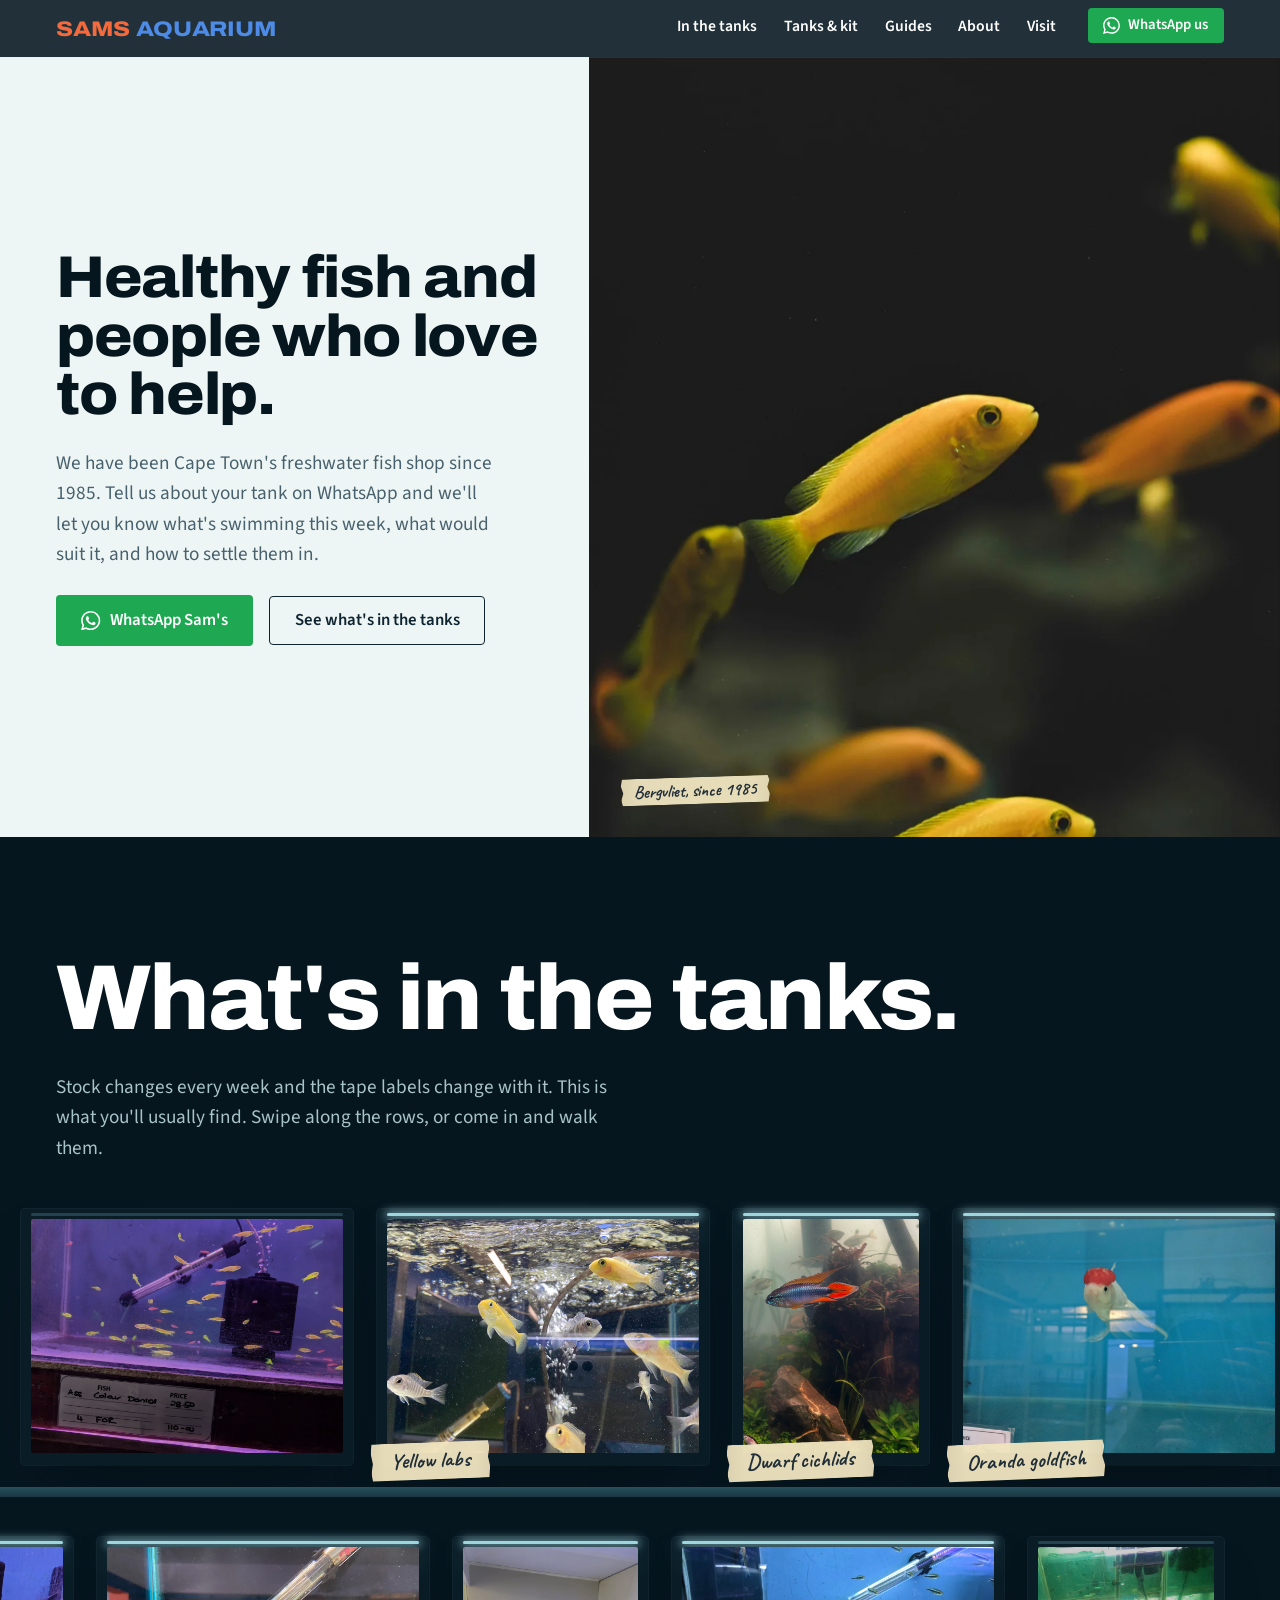
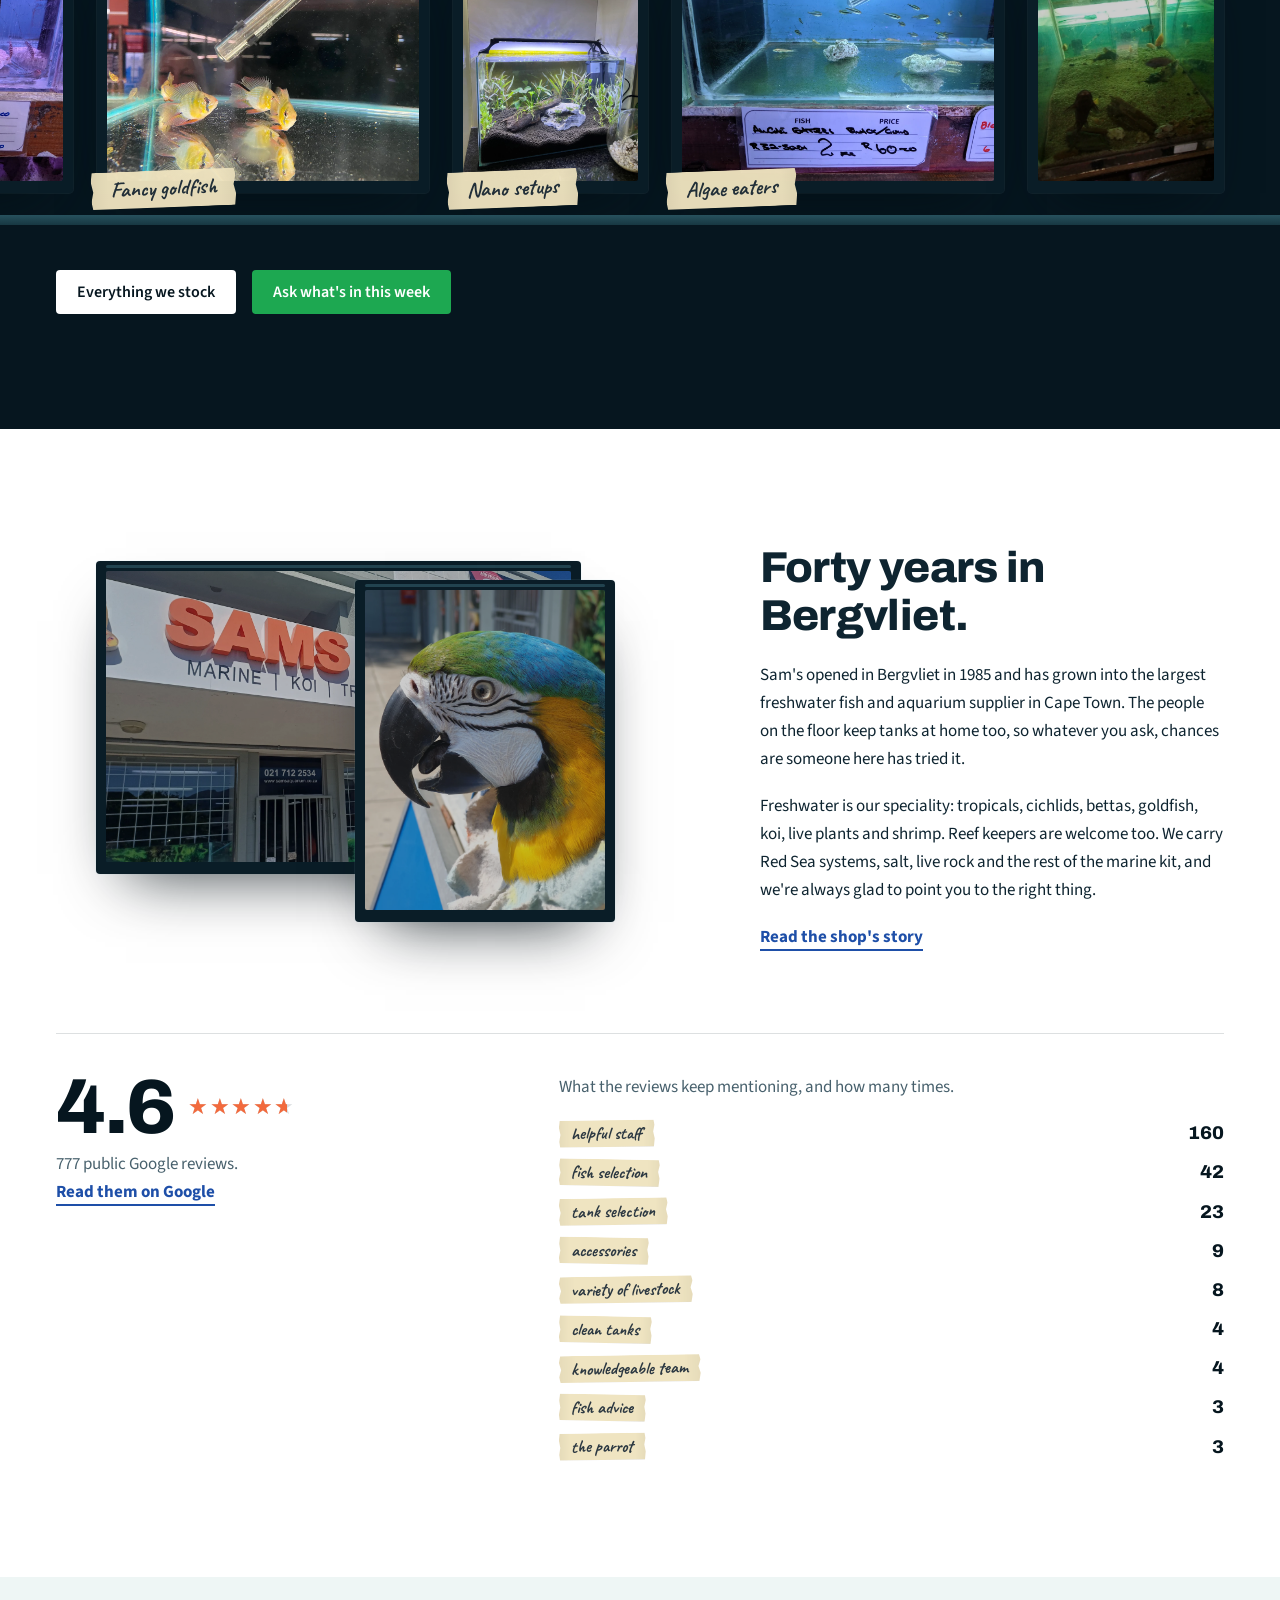
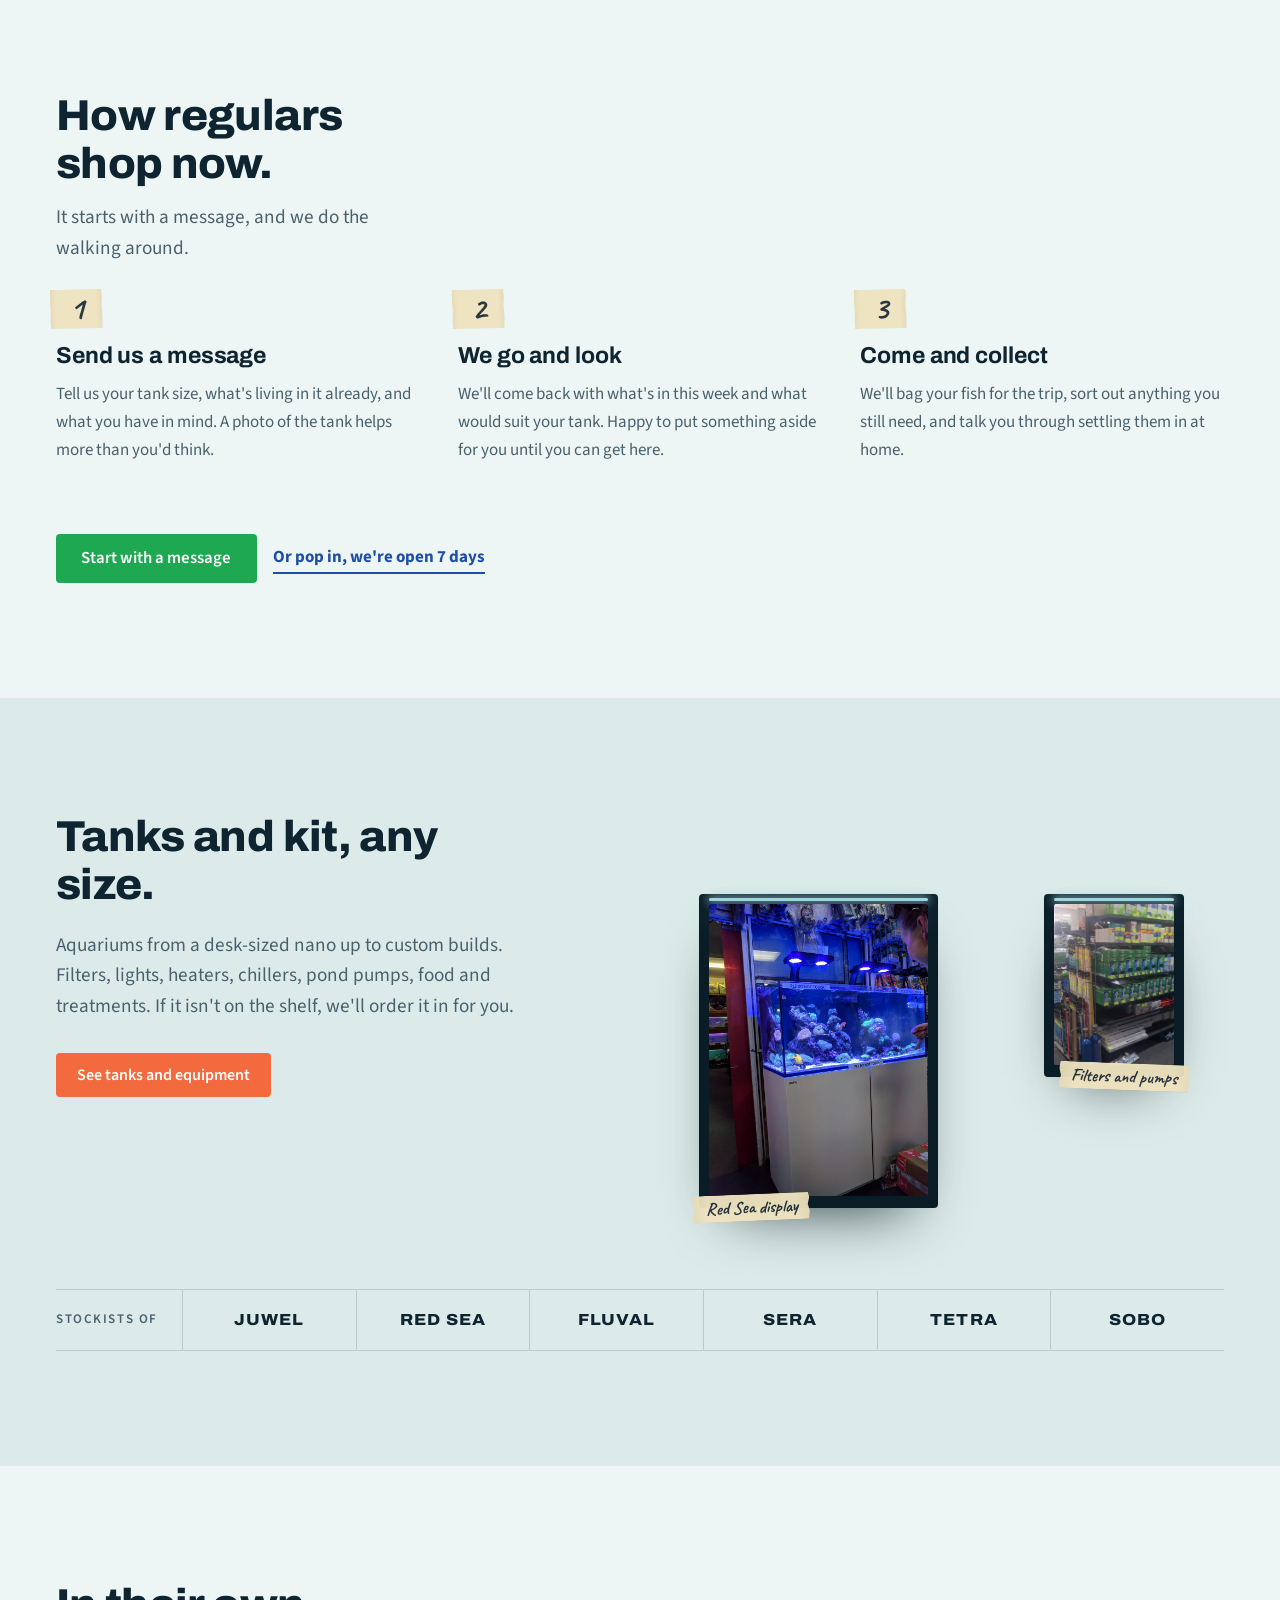
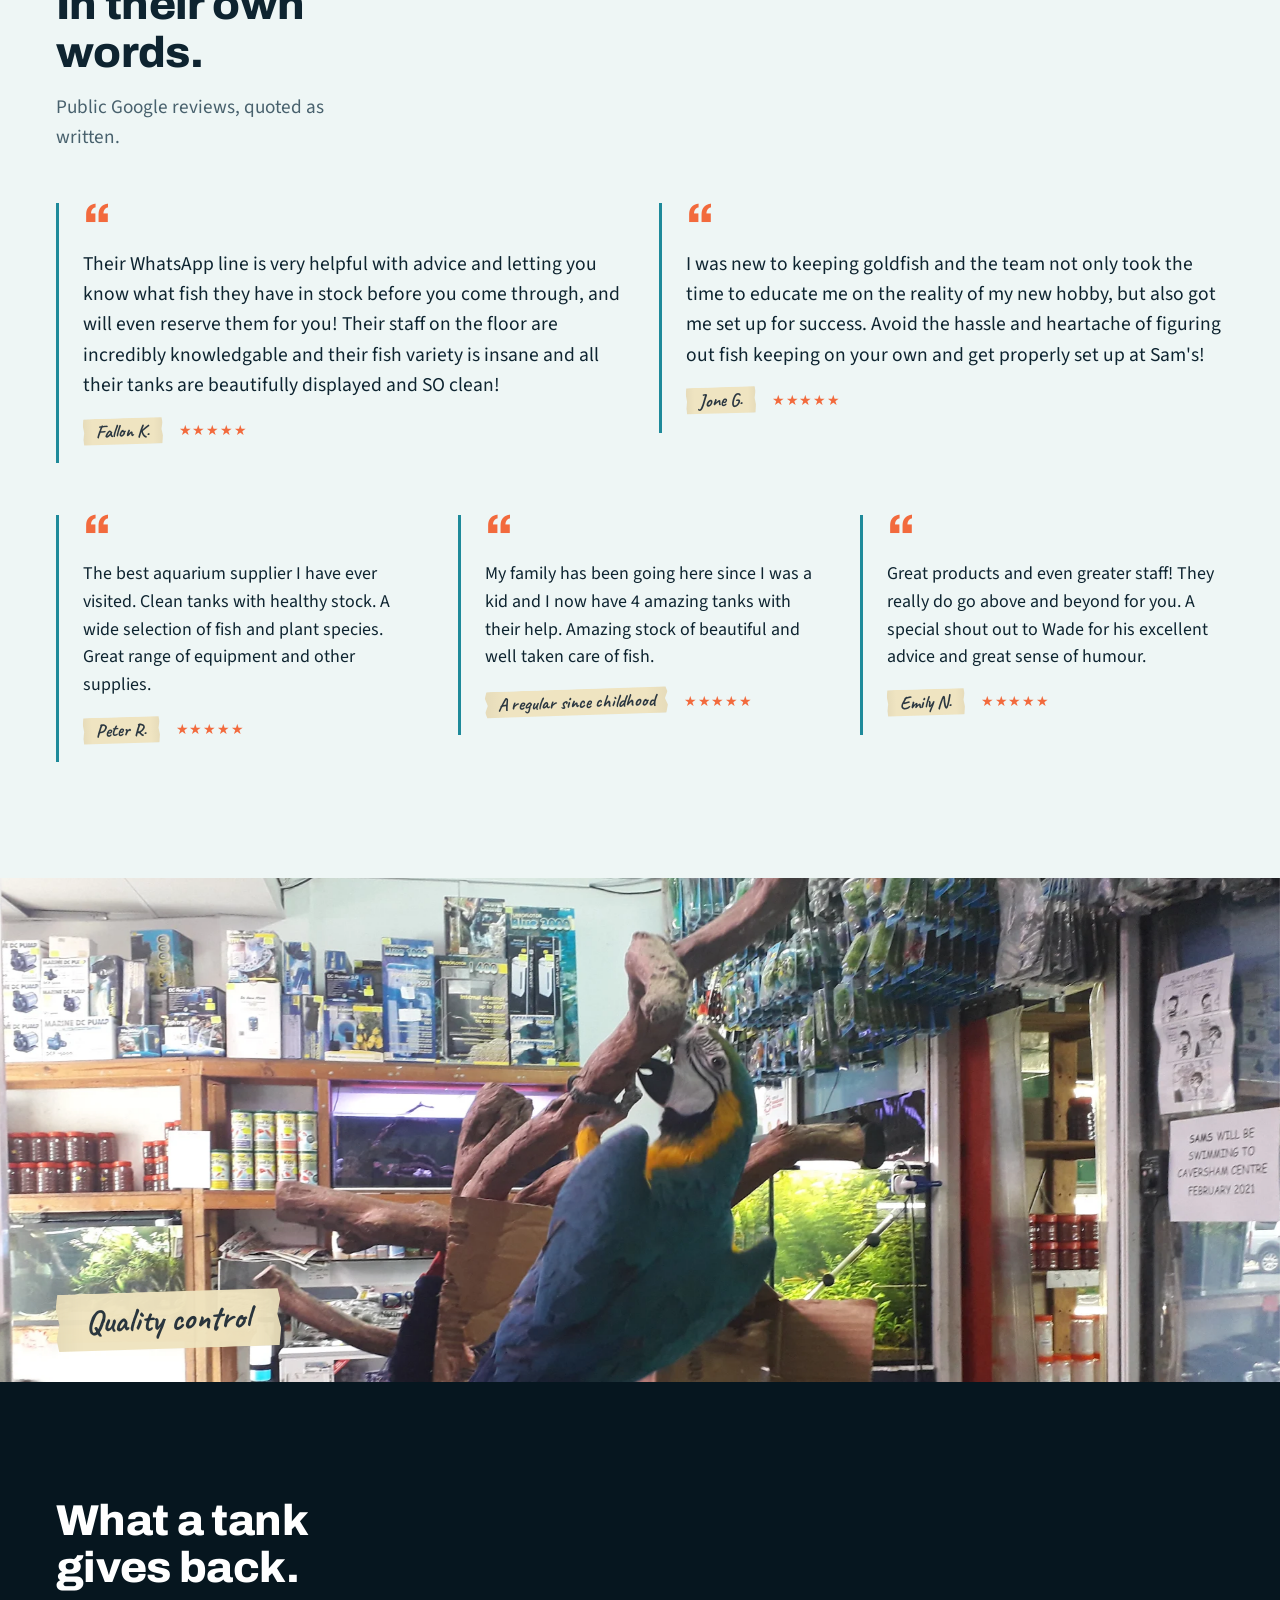
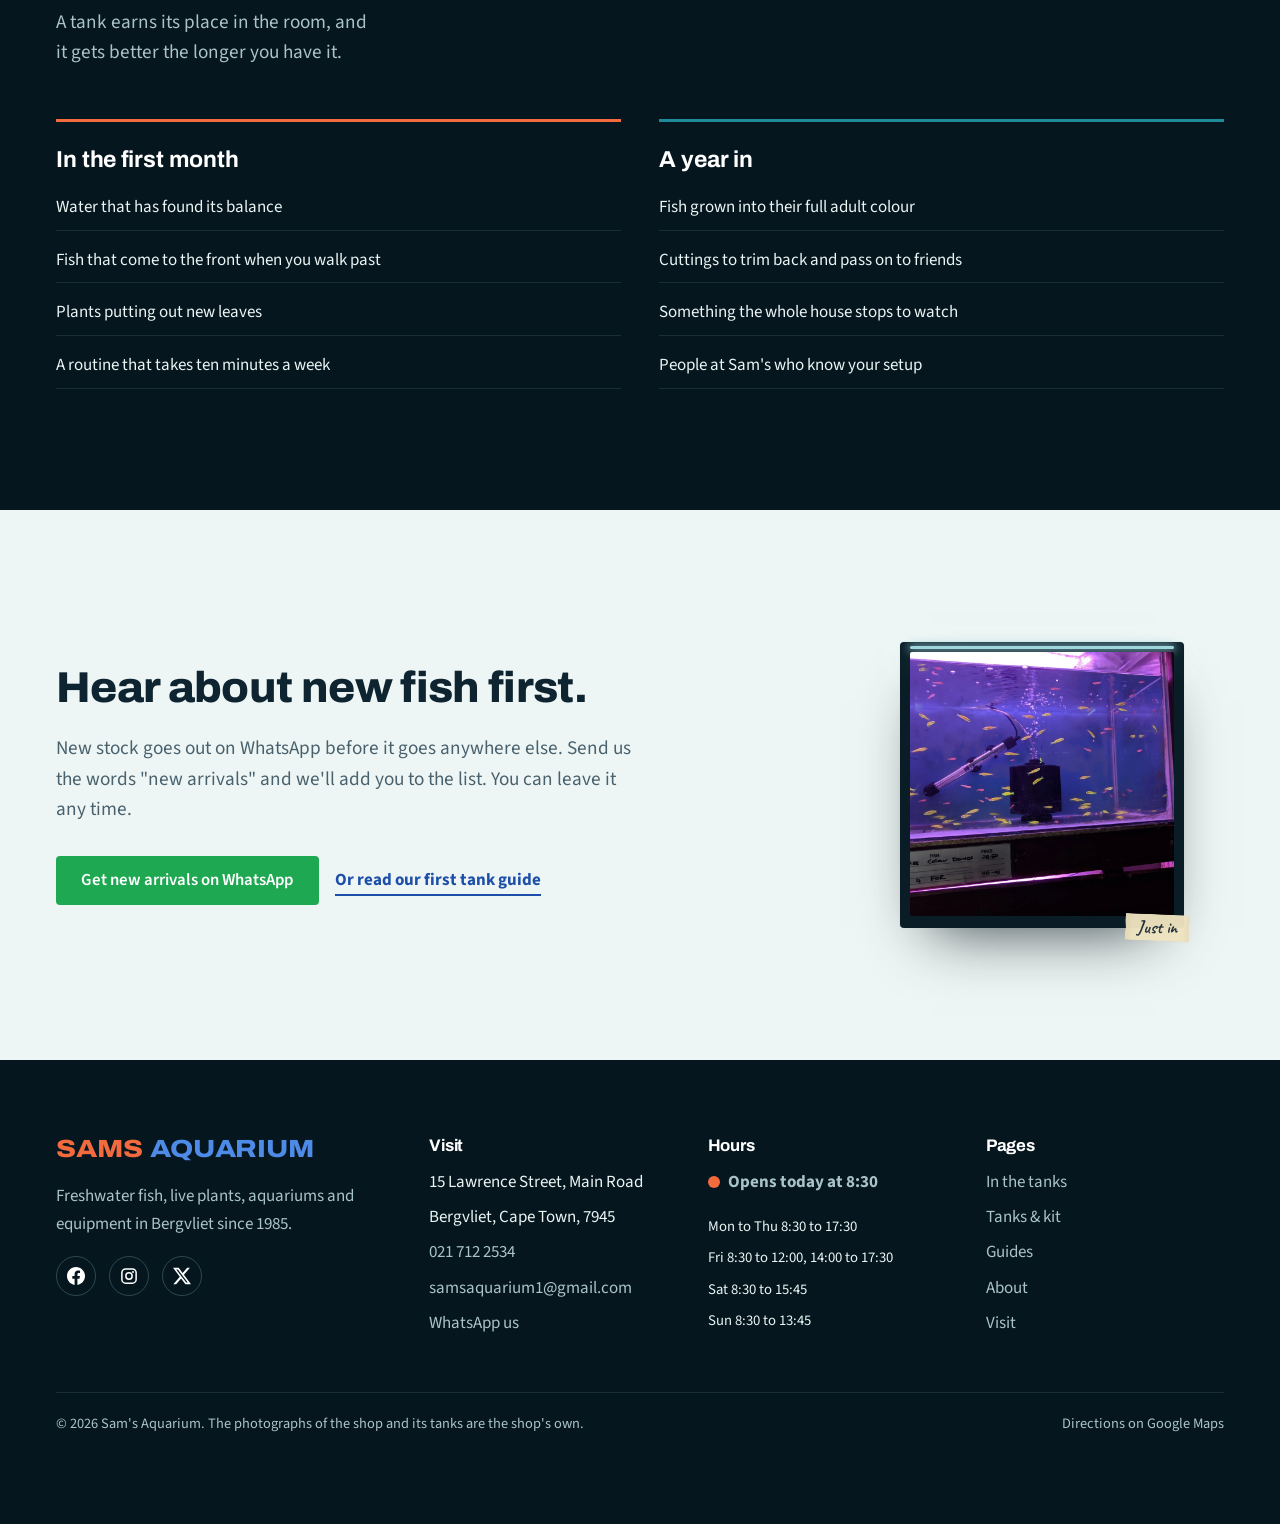
==== index.html @ 5127ecf3 "Sam's Aquarium website Static site: 12 pages, no build step. Preview deployment for the shop to revi" ====
<!DOCTYPE html>
<html lang="en-ZA">
<head>
<meta charset="utf-8">
<script>document.documentElement.classList.add('js');</script>
<meta name="viewport" content="width=device-width, initial-scale=1">
<title>Sam's Aquarium, Bergvliet | Freshwater fish, plants and aquariums in Cape Town since 1985</title>
<meta name="description" content="Cape Town's freshwater fish shop since 1985. Tropical fish, cichlids, goldfish, koi, live plants, shrimp, Juwel and Red Sea aquariums and equipment. In Bergvliet, open 7 days. Message us for this week's stock.">
<link rel="canonical" href="https://samsaquarium.co.za/">
<meta property="og:type" content="website">
<meta property="og:title" content="Sam's Aquarium, Bergvliet. Healthy fish and people who love to help.">
<meta property="og:description" content="Cape Town's freshwater fish shop since 1985. Message us for this week's stock and a friendly hand.">
<meta property="og:image" content="https://samsaquarium.co.za/assets/img/hero.webp">
<meta property="og:locale" content="en_ZA">
<meta name="theme-color" content="#06161f">
<link rel="icon" href="data:image/svg+xml,%3Csvg xmlns='http://www.w3.org/2000/svg' viewBox='0 0 40 40'%3E%3Ccircle cx='20' cy='20' r='20' fill='%230b2a38'/%3E%3Cpath d='M6 20C10 13 17 10 23 11c4 1 7 4 9 7l5-5v14l-5-5c-2 3-5 6-9 7C17 30 10 27 6 20z' fill='%23f26a3d'/%3E%3Ccircle cx='12' cy='18' r='1.8' fill='%2306161f'/%3E%3C/svg%3E">
<link rel="preconnect" href="https://fonts.googleapis.com">
<link rel="preconnect" href="https://fonts.gstatic.com" crossorigin>
<link href="https://fonts.googleapis.com/css2?family=Archivo:wdth,wght@94..112,600..800&family=Source+Sans+3:ital,wght@0,400..700;1,400..700&family=Caveat:wght@500..700&display=swap" rel="stylesheet">
<link rel="stylesheet" href="assets/css/site.css">
<script type="application/ld+json">
{
  "@context": "https://schema.org",
  "@type": "PetStore",
  "name": "Sam's Aquarium",
  "description": "Freshwater fish, live plants, aquariums and aquarium equipment in Bergvliet, Cape Town. Established 1985.",
  "url": "https://samsaquarium.co.za/",
  "telephone": "+27217122534",
  "email": "samsaquarium1@gmail.com",
  "foundingDate": "1985",
  "image": "https://samsaquarium.co.za/assets/img/storefront-sign.webp",
  "address": {
    "@type": "PostalAddress",
    "streetAddress": "15 Lawrence Street, Main Road",
    "addressLocality": "Bergvliet",
    "addressRegion": "Western Cape",
    "postalCode": "7945",
    "addressCountry": "ZA"
  },
  "geo": { "@type": "GeoCoordinates", "latitude": -34.0443558, "longitude": 18.4634731 },
  "openingHoursSpecification": [
    { "@type": "OpeningHoursSpecification", "dayOfWeek": ["Monday","Tuesday","Wednesday","Thursday"], "opens": "08:30", "closes": "17:30" },
    { "@type": "OpeningHoursSpecification", "dayOfWeek": "Friday", "opens": "08:30", "closes": "12:00" },
    { "@type": "OpeningHoursSpecification", "dayOfWeek": "Friday", "opens": "14:00", "closes": "17:30" },
    { "@type": "OpeningHoursSpecification", "dayOfWeek": "Saturday", "opens": "08:30", "closes": "15:45" },
    { "@type": "OpeningHoursSpecification", "dayOfWeek": "Sunday", "opens": "08:30", "closes": "13:45" }
  ],
  "sameAs": [
    "https://www.facebook.com/samsaquariumbergvliet/",
    "https://www.instagram.com/samsaquarium/",
    "https://x.com/aquarium_sam"
  ],
  "priceRange": "R"
}
</script>
</head>
<body>
<a class="skip" href="#main">Skip to content</a>

<header class="nav is-solid">
  <div class="wrap nav__inner">
    <a class="brand" href="index.html" aria-label="Sams Aquarium home"><span class="wordmark"><b>Sams</b><span>Aquarium</span></span></a>
    <nav aria-label="Main">
      <ul class="nav__links">
        <li><a href="fish.html">In the tanks</a></li>
        <li><a href="aquariums.html">Tanks &amp; kit</a></li>
        <li><a href="guides.html">Guides</a></li>
        <li><a href="about.html">About</a></li>
        <li><a href="visit.html">Visit</a></li>
        <li><a class="btn btn--wa nav__cta" data-wa="I'd like to ask about what you have in stock." href="#"><svg viewBox="0 0 24 24" aria-hidden="true"><path fill="currentColor" d="M17.472 14.382c-.297-.149-1.758-.867-2.03-.967-.273-.099-.471-.148-.67.15-.197.297-.767.966-.94 1.164-.173.199-.347.223-.644.075-.297-.15-1.255-.463-2.39-1.475-.883-.788-1.48-1.761-1.653-2.059-.173-.297-.018-.458.13-.606.134-.133.298-.347.446-.52.149-.174.198-.298.298-.497.099-.198.05-.371-.025-.52-.075-.149-.669-1.612-.916-2.207-.242-.579-.487-.5-.669-.51-.173-.008-.371-.01-.57-.01-.198 0-.52.074-.792.372-.272.297-1.04 1.016-1.04 2.479 0 1.462 1.065 2.875 1.213 3.074.149.198 2.096 3.2 5.077 4.487.709.306 1.262.489 1.694.625.712.227 1.36.195 1.871.118.571-.085 1.758-.719 2.006-1.413.248-.694.248-1.289.173-1.413-.074-.124-.272-.198-.57-.347m-5.421 7.403h-.004a9.87 9.87 0 0 1-5.031-1.378l-.361-.214-3.741.982.998-3.648-.235-.374a9.86 9.86 0 0 1-1.51-5.26c.001-5.45 4.436-9.884 9.888-9.884 2.64 0 5.122 1.03 6.988 2.898a9.825 9.825 0 0 1 2.893 6.994c-.003 5.45-4.437 9.884-9.885 9.884m8.413-18.297A11.815 11.815 0 0 0 12.05 0C5.495 0 .16 5.335.157 11.892c0 2.096.547 4.142 1.588 5.945L.057 24l6.305-1.654a11.882 11.882 0 0 0 5.683 1.448h.005c6.554 0 11.89-5.335 11.893-11.893a11.821 11.821 0 0 0-3.48-8.413z"/></svg>WhatsApp us</a></li>
      </ul>
    </nav>
    <button class="nav__burger" aria-expanded="false" aria-label="Open menu" aria-controls="menu"><svg viewBox="0 0 28 28" aria-hidden="true"><path d="M3 7h22M3 14h22M3 21h22" stroke="currentColor" stroke-width="2.5" stroke-linecap="round"/></svg></button>
  </div>
</header>
<div class="menu" id="menu">
  <ul>
    <li><a href="index.html">Home</a></li>
    <li><a href="fish.html">In the tanks</a></li>
    <li><a href="aquariums.html">Tanks &amp; kit</a></li>
    <li><a href="guides.html">Guides</a></li>
    <li><a href="about.html">About</a></li>
    <li><a href="visit.html">Visit</a></li>
  </ul>
  <a class="btn btn--wa btn--big" data-wa="I'd like to ask about what you have in stock." href="#">WhatsApp Sam's</a>
</div>

<main id="main">

  <!-- ============================================================ HERO -->
  <section class="home-hero" aria-label="Welcome">
    <div class="home-hero__text">
      <div class="home-hero__inner">
        <h1 class="display">Healthy fish and people who love to help.</h1>
        <p class="lead">We have been Cape Town's freshwater fish shop since 1985. Tell us about your tank on WhatsApp and we'll let you know what's swimming this week, what would suit it, and how to settle them in.</p>
        <div class="cluster home-hero__ctas">
          <a class="btn btn--wa btn--big" data-wa="I'd like to ask about what you have in stock." href="#"><svg viewBox="0 0 24 24" aria-hidden="true"><path fill="currentColor" d="M17.472 14.382c-.297-.149-1.758-.867-2.03-.967-.273-.099-.471-.148-.67.15-.197.297-.767.966-.94 1.164-.173.199-.347.223-.644.075-.297-.15-1.255-.463-2.39-1.475-.883-.788-1.48-1.761-1.653-2.059-.173-.297-.018-.458.13-.606.134-.133.298-.347.446-.52.149-.174.198-.298.298-.497.099-.198.05-.371-.025-.52-.075-.149-.669-1.612-.916-2.207-.242-.579-.487-.5-.669-.51-.173-.008-.371-.01-.57-.01-.198 0-.52.074-.792.372-.272.297-1.04 1.016-1.04 2.479 0 1.462 1.065 2.875 1.213 3.074.149.198 2.096 3.2 5.077 4.487.709.306 1.262.489 1.694.625.712.227 1.36.195 1.871.118.571-.085 1.758-.719 2.006-1.413.248-.694.248-1.289.173-1.413-.074-.124-.272-.198-.57-.347m-5.421 7.403h-.004a9.87 9.87 0 0 1-5.031-1.378l-.361-.214-3.741.982.998-3.648-.235-.374a9.86 9.86 0 0 1-1.51-5.26c.001-5.45 4.436-9.884 9.888-9.884 2.64 0 5.122 1.03 6.988 2.898a9.825 9.825 0 0 1 2.893 6.994c-.003 5.45-4.437 9.884-9.885 9.884m8.413-18.297A11.815 11.815 0 0 0 12.05 0C5.495 0 .16 5.335.157 11.892c0 2.096.547 4.142 1.588 5.945L.057 24l6.305-1.654a11.882 11.882 0 0 0 5.683 1.448h.005c6.554 0 11.89-5.335 11.893-11.893a11.821 11.821 0 0 0-3.48-8.413z"/></svg>WhatsApp Sam's</a>
          <a class="btn btn--ghost btn--big" href="fish.html">See what's in the tanks</a>
        </div>
      </div>
    </div>
    <figure class="home-hero__photo">
      <img src="assets/img/hero.webp" alt="A school of orange fish in a dark freshwater aquarium" width="2000" height="1334" fetchpriority="high" data-parallax="0.08">
      <figcaption><span class="tape tape--sm">Bergvliet, since 1985</span></figcaption>
    </figure>
  </section>

  <!-- ============================================================ THE WALL -->
  <section class="section section--deep wall" aria-labelledby="wall-h">
    <div class="wrap wall__head">
      <h2 id="wall-h" class="display h-fit">What's in the tanks.</h2>
      <p class="lead">Stock changes every week and the tape labels change with it. This is what you'll usually find. Swipe along the rows, or come in and walk them.</p>
    </div>
    <div class="wall__rows">
      <div class="wall__row" data-drift="-1" tabindex="0" aria-label="Top row of tanks. Scroll sideways to see more.">
        <a href="fish.html#community">
          <figure class="tank">
            <div class="tank__img"><img src="assets/img/danios-label.webp" alt="Colour danios in a shop tank with its hand-written label" width="1200" height="900" loading="lazy"></div>
            <div class="tank__more">Community tropicals</div>
            <figcaption class="tank__label"><span class="tape">Colour danios</span></figcaption>
          </figure>
        </a>
        <a href="fish.html#cichlids">
          <figure class="tank">
            <div class="tank__img"><img src="assets/img/yellow-labs.webp" alt="Yellow Lab cichlids" width="1200" height="900" loading="lazy"></div>
            <div class="tank__more">Cichlids</div>
            <figcaption class="tank__label"><span class="tape">Yellow labs</span></figcaption>
          </figure>
        </a>
        <a href="fish.html#cichlids">
          <figure class="tank">
            <div class="tank__img tank__img--tall"><img src="assets/img/dwarf-cichlid.webp" alt="A red and blue dwarf cichlid among plants" width="1200" height="1777" loading="lazy"></div>
            <div class="tank__more">Cichlids</div>
            <figcaption class="tank__label"><span class="tape">Dwarf cichlids</span></figcaption>
          </figure>
        </a>
        <a href="fish.html#goldfish">
          <figure class="tank">
            <div class="tank__img"><img src="assets/img/oranda-goldfish.webp" alt="A red cap oranda goldfish" width="1200" height="900" loading="lazy"></div>
            <div class="tank__more">Goldfish and cold water</div>
            <figcaption class="tank__label"><span class="tape">Oranda goldfish</span></figcaption>
          </figure>
        </a>
        <a href="fish.html#cichlids">
          <figure class="tank">
            <div class="tank__img"><img src="assets/img/angelfish.webp" alt="Angelfish in a shop tank under purple light" width="1200" height="900" loading="lazy"></div>
            <div class="tank__more">Cichlids</div>
            <figcaption class="tank__label"><span class="tape">Angelfish</span></figcaption>
          </figure>
        </a>
        <a href="fish.html#community">
          <figure class="tank">
            <div class="tank__img"><img src="assets/img/rasboras.webp" alt="Rasboras in a shop tank" width="1200" height="900" loading="lazy"></div>
            <div class="tank__more">Community tropicals</div>
            <figcaption class="tank__label"><span class="tape">Rasboras</span></figcaption>
          </figure>
        </a>
        <a href="fish.html#plants">
          <figure class="tank">
            <div class="tank__img"><img src="assets/img/planted-red-green.webp" alt="Red and green aquarium plants in a display tank" width="1200" height="900" loading="lazy"></div>
            <div class="tank__more">Live plants</div>
            <figcaption class="tank__label"><span class="tape">Live plants</span></figcaption>
          </figure>
        </a>
      </div>
      <div class="wall__shelf" aria-hidden="true"></div>
      <div class="wall__row" data-drift="1" tabindex="0" aria-label="Bottom row of tanks. Scroll sideways to see more.">
        <a href="fish.html#community">
          <figure class="tank">
            <div class="tank__img tank__img--tall"><img src="assets/img/platies.webp" alt="Orange platies among plants" width="1200" height="1600" loading="lazy"></div>
            <div class="tank__more">Community tropicals</div>
            <figcaption class="tank__label"><span class="tape">Platies</span></figcaption>
          </figure>
        </a>
        <a href="fish.html#community">
          <figure class="tank">
            <div class="tank__img"><img src="assets/img/tetras-label-2.webp" alt="A shop tank of tetras with its hand-written label" width="1200" height="900" loading="lazy"></div>
            <div class="tank__more">Community tropicals</div>
            <figcaption class="tank__label"><span class="tape">Tetras</span></figcaption>
          </figure>
        </a>
        <a href="fish.html#cleanup">
          <figure class="tank">
            <div class="tank__img"><img src="assets/img/loach-label.webp" alt="A shop tank with a hand-written label for polka dot loaches" width="1200" height="900" loading="lazy"></div>
            <div class="tank__more">Shrimp and cleanup crew</div>
            <figcaption class="tank__label"><span class="tape">Polka dot loaches</span></figcaption>
          </figure>
        </a>
        <a href="fish.html#goldfish">
          <figure class="tank">
            <div class="tank__img"><img src="assets/img/gold-fish-group.webp" alt="A group of fancy goldfish" width="1200" height="900" loading="lazy"></div>
            <div class="tank__more">Goldfish and cold water</div>
            <figcaption class="tank__label"><span class="tape">Fancy goldfish</span></figcaption>
          </figure>
        </a>
        <a href="fish.html#nano">
          <figure class="tank">
            <div class="tank__img tank__img--tall"><img src="assets/img/nano-planted.webp" alt="A small planted nano aquarium on the shop counter" width="1200" height="1600" loading="lazy"></div>
            <div class="tank__more">Bettas and nano</div>
            <figcaption class="tank__label"><span class="tape">Nano setups</span></figcaption>
          </figure>
        </a>
        <a href="fish.html#cleanup">
          <figure class="tank">
            <div class="tank__img"><img src="assets/img/algae-eater-label.webp" alt="A shop tank with a hand-written label for algae eaters" width="1200" height="900" loading="lazy"></div>
            <div class="tank__more">Shrimp and cleanup crew</div>
            <figcaption class="tank__label"><span class="tape">Algae eaters</span></figcaption>
          </figure>
        </a>
        <a href="fish.html#koi">
          <figure class="tank">
            <div class="tank__img tank__img--tall"><img src="assets/img/big-fish-tank.webp" alt="Large fish in a holding tank" width="864" height="1152" loading="lazy"></div>
            <div class="tank__more">Koi and pond</div>
            <figcaption class="tank__label"><span class="tape">Koi and pond</span></figcaption>
          </figure>
        </a>
      </div>
      <div class="wall__shelf" aria-hidden="true"></div>
    </div>
    <div class="wrap">
      <div class="cluster wall__ctas">
        <a class="btn btn--light" href="fish.html">Everything we stock</a>
        <a class="btn btn--wa" data-wa="What fish do you have in stock this week?" href="#">Ask what's in this week</a>
      </div>
    </div>
  </section>

  <!-- ============================================================ GUIDE -->
  <section class="section section--white">
    <div class="wrap">
      <div class="guide">
        <div class="guide__media">
          <figure class="tank">
            <div class="tank__img tank__img--wide"><img src="assets/img/storefront-sign.webp" alt="The Sam's Aquarium sign on Main Road: Marine, Koi, Tropical, Aquariums, Equipment, established 1985" width="1800" height="1012" loading="lazy"></div>
            <figcaption class="tank__label"><span class="tape">Main Road, Bergvliet</span></figcaption>
          </figure>
          <figure class="tank tank--label-right">
            <div class="tank__img tank__img--tall"><img src="assets/img/macaw-portrait.webp" alt="The blue and gold macaw that lives in the shop" width="1400" height="1867" loading="lazy"></div>
            <figcaption class="tank__label"><span class="tape tape--sm">Shop supervisor</span></figcaption>
          </figure>
        </div>
        <div class="guide__body">
          <h2 class="h-fit">Forty years in Bergvliet.</h2>
          <p>Sam's opened in Bergvliet in 1985 and has grown into the largest freshwater fish and aquarium supplier in Cape Town. The people on the floor keep tanks at home too, so whatever you ask, chances are someone here has tried it.</p>
          <p>Freshwater is our speciality: tropicals, cichlids, bettas, goldfish, koi, live plants and shrimp. Reef keepers are welcome too. We carry Red Sea systems, salt, live rock and the rest of the marine kit, and we're always glad to point you to the right thing.</p>
          <p><a class="link" href="about.html">Read the shop's story</a></p>
        </div>
      </div>

      <div class="shelf" aria-label="What the Google reviews say">
        <div class="shelf__score">
          <p class="shelf__rating"><b>4.6</b><span class="shelf__stars" style="--pct:92%" role="img" aria-label="4.6 out of 5 stars">★★★★★</span></p>
          <p class="dim mb-0">777 public Google reviews.<br><a class="link" href="https://www.google.com/maps/place/Sam%27s+Aquarium/@-34.0443558,18.4634731,17z/data=!4m8!3m7!1s0x1dcc4226633e92bb:0x87a8ffe0a6c4c2b1!8m2!3d-34.0443558!4d18.4634731!9m1!1b1!16s%2Fg%2F1pzw798cn" target="_blank" rel="noopener">Read them on Google</a></p>
        </div>
        <div class="shelf__chart">
          <p class="shelf__title">What the reviews keep mentioning, and how many times.</p>
          <ol class="shelf__bars" role="list">
            <li role="listitem" style="--n:160; --i:1"><span class="tape tape--sm">helpful staff</span><i aria-hidden="true"></i><b data-n="160">160</b></li>
            <li role="listitem" style="--n:42; --i:2"><span class="tape tape--sm">fish selection</span><i aria-hidden="true"></i><b data-n="42">42</b></li>
            <li role="listitem" style="--n:23; --i:3"><span class="tape tape--sm">tank selection</span><i aria-hidden="true"></i><b data-n="23">23</b></li>
            <li role="listitem" style="--n:9; --i:4"><span class="tape tape--sm">accessories</span><i aria-hidden="true"></i><b data-n="9">9</b></li>
            <li role="listitem" style="--n:8; --i:5"><span class="tape tape--sm">variety of livestock</span><i aria-hidden="true"></i><b data-n="8">8</b></li>
            <li role="listitem" style="--n:4; --i:6"><span class="tape tape--sm">clean tanks</span><i aria-hidden="true"></i><b data-n="4">4</b></li>
            <li role="listitem" style="--n:4; --i:7"><span class="tape tape--sm">knowledgeable team</span><i aria-hidden="true"></i><b data-n="4">4</b></li>
            <li role="listitem" style="--n:3; --i:8"><span class="tape tape--sm">fish advice</span><i aria-hidden="true"></i><b data-n="3">3</b></li>
            <li role="listitem" style="--n:3; --i:9"><span class="tape tape--sm">the parrot</span><i aria-hidden="true"></i><b data-n="3">3</b></li>
          </ol>
        </div>
      </div>
    </div>
  </section>

  <!-- ============================================================ PLAN -->
  <section class="section">
    <div class="wrap">
      <div class="section-head">
        <h2 class="h-fit">How regulars shop now.</h2>
        <p class="lead">It starts with a message, and we do the walking around.</p>
      </div>
      <ol class="steps" style="list-style:none;padding:0;margin:0">
        <li class="step">
          <div class="step__num"><span class="tape">1</span></div>
          <h3>Send us a message</h3>
          <p>Tell us your tank size, what's living in it already, and what you have in mind. A photo of the tank helps more than you'd think.</p>
        </li>
        <li class="step">
          <div class="step__num"><span class="tape">2</span></div>
          <h3>We go and look</h3>
          <p>We'll come back with what's in this week and what would suit your tank. Happy to put something aside for you until you can get here.</p>
        </li>
        <li class="step">
          <div class="step__num"><span class="tape">3</span></div>
          <h3>Come and collect</h3>
          <p>We'll bag your fish for the trip, sort out anything you still need, and talk you through settling them in at home.</p>
        </li>
      </ol>
      <div class="cluster mt-4">
        <a class="btn btn--wa btn--big" data-wa="I'd like some advice on fish for my tank." href="#">Start with a message</a>
        <a class="link" href="visit.html">Or pop in, we're open 7 days</a>
      </div>
    </div>
  </section>

  <!-- ============================================================ EQUIPMENT -->
  <section class="section section--surface">
    <div class="wrap split">
      <div class="c-5">
        <h2 class="h-fit">Tanks and kit, any size.</h2>
        <p class="lead">Aquariums from a desk-sized nano up to custom builds. Filters, lights, heaters, chillers, pond pumps, food and treatments. If it isn't on the shelf, we'll order it in for you.</p>
        <p class="mt-2"><a class="btn" href="aquariums.html">See tanks and equipment</a></p>
      </div>
      <div class="push offset-top">
        <div class="tank-wall">
          <figure class="tank w-7">
            <div class="tank__img tank__img--tall"><img src="assets/img/red-sea-reef-display.webp" alt="The Red Sea reef display aquarium in the shop, lit blue" width="1600" height="2133" loading="lazy"></div>
            <figcaption class="tank__label"><span class="tape tape--sm">Red Sea display</span></figcaption>
          </figure>
          <figure class="tank w-5 tank--label-right">
            <div class="tank__img tank__img--tall"><img src="assets/img/equipment-shelves.webp" alt="Shelves of filters, pumps and equipment" width="1080" height="1920" loading="lazy"></div>
            <figcaption class="tank__label"><span class="tape tape--sm">Filters and pumps</span></figcaption>
          </figure>
        </div>
      </div>
    </div>
    <div class="wrap">
      <div class="stockists" aria-label="Brands we stock">
        <span class="stockists__label">Stockists of</span>
        <span>Juwel</span><span>Red Sea</span><span>Fluval</span><span>Sera</span><span>Tetra</span><span>Sobo</span>
      </div>
    </div>
  </section>

  <!-- ============================================================ REVIEWS -->
  <section class="section">
    <div class="wrap">
      <div class="section-head">
        <h2 class="h-fit">In their own words.</h2>
        <p class="lead">Public Google reviews, quoted as written.</p>
      </div>
      <div class="reviews">
        <article class="review review--wide">
          <blockquote>Their WhatsApp line is very helpful with advice and letting you know what fish they have in stock before you come through, and will even reserve them for you! Their staff on the floor are incredibly knowledgable and their fish variety is insane and all their tanks are beautifully displayed and SO clean!</blockquote>
          <footer><span class="tape tape--sm">Fallon K.</span><span class="stars" aria-label="5 stars">★★★★★</span></footer>
        </article>
        <article class="review review--wide">
          <blockquote>I was new to keeping goldfish and the team not only took the time to educate me on the reality of my new hobby, but also got me set up for success. Avoid the hassle and heartache of figuring out fish keeping on your own and get properly set up at Sam's!</blockquote>
          <footer><span class="tape tape--sm">Jone G.</span><span class="stars" aria-label="5 stars">★★★★★</span></footer>
        </article>
        <article class="review">
          <blockquote>The best aquarium supplier I have ever visited. Clean tanks with healthy stock. A wide selection of fish and plant species. Great range of equipment and other supplies.</blockquote>
          <footer><span class="tape tape--sm">Peter R.</span><span class="stars" aria-label="5 stars">★★★★★</span></footer>
        </article>
        <article class="review">
          <blockquote>My family has been going here since I was a kid and I now have 4 amazing tanks with their help. Amazing stock of beautiful and well taken care of fish.</blockquote>
          <footer><span class="tape tape--sm">A regular since childhood</span><span class="stars" aria-label="5 stars">★★★★★</span></footer>
        </article>
        <article class="review">
          <blockquote>Great products and even greater staff! They really do go above and beyond for you. A special shout out to Wade for his excellent advice and great sense of humour.</blockquote>
          <footer><span class="tape tape--sm">Emily N.</span><span class="stars" aria-label="5 stars">★★★★★</span></footer>
        </article>
      </div>
    </div>
  </section>

  <!-- ============================================================ WHAT A GOOD TANK GIVES BACK -->
  <div class="para para--band">
    <img src="assets/img/macaw-branch-wide.webp" alt="The shop's blue and gold macaw on its branch above the tanks" width="2000" height="973" loading="lazy" data-parallax="0.15">
    <div class="para__caption"><span class="tape tape--lg">Quality control</span></div>
  </div>
  <section class="section section--deep">
    <div class="wrap">
      <div class="section-head">
        <h2 class="h-fit">What a tank gives back.</h2>
        <p class="lead">A tank earns its place in the room, and it gets better the longer you have it.</p>
      </div>
      <div class="contrast">
        <div>
          <h3>In the first month</h3>
          <ul>
            <li>Water that has found its balance</li>
            <li>Fish that come to the front when you walk past</li>
            <li>Plants putting out new leaves</li>
            <li>A routine that takes ten minutes a week</li>
          </ul>
        </div>
        <div>
          <h3>A year in</h3>
          <ul>
            <li>Fish grown into their full adult colour</li>
            <li>Cuttings to trim back and pass on to friends</li>
            <li>Something the whole house stops to watch</li>
            <li>People at Sam's who know your setup</li>
          </ul>
        </div>
      </div>
    </div>
  </section>

  <!-- ============================================================ TRANSITIONAL CTA -->
  <section class="section cta-band">
    <div class="wrap cta-band__inner">
      <div class="cta-band__body">
        <h2 class="h-fit">Hear about new fish first.</h2>
        <p class="lead">New stock goes out on WhatsApp before it goes anywhere else. Send us the words "new arrivals" and we'll add you to the list. You can leave it any time.</p>
        <div class="cluster mt-2">
          <a class="btn btn--wa btn--big" data-wa="New arrivals. Please add me to the list." href="#">Get new arrivals on WhatsApp</a>
          <a class="link" href="start.html">Or read our first tank guide</a>
        </div>
      </div>
      <div class="cta-band__aside">
        <figure class="tank tank--label-right">
          <div class="tank__img tank__img--square"><img src="assets/img/tetras-label-2.webp" alt="A shop tank of tetras with its hand-written label" width="1200" height="900" loading="lazy"></div>
          <figcaption class="tank__label"><span class="tape tape--sm">Just in</span></figcaption>
        </figure>
      </div>
    </div>
  </section>

</main>

<footer class="footer">
  <div class="wrap footer__grid">
    <div>
      <a class="brand" href="index.html" aria-label="Sams Aquarium home"><span class="wordmark"><b>Sams</b><span>Aquarium</span></span></a>
      <p class="mt-1">Freshwater fish, live plants, aquariums and equipment in Bergvliet since 1985.</p>
      <div class="socials">
        <a href="https://www.facebook.com/samsaquariumbergvliet/" target="_blank" rel="noopener" aria-label="Sam's Aquarium on Facebook"><svg viewBox="0 0 24 24" aria-hidden="true"><path fill="currentColor" d="M24 12.073c0-6.627-5.373-12-12-12s-12 5.373-12 12c0 5.99 4.388 10.954 10.125 11.854v-8.385H7.078v-3.47h3.047V9.43c0-3.007 1.792-4.669 4.533-4.669 1.312 0 2.686.235 2.686.235v2.953H15.83c-1.491 0-1.956.925-1.956 1.874v2.25h3.328l-.532 3.47h-2.796v8.385C19.612 23.027 24 18.062 24 12.073z"/></svg></a>
        <a href="https://www.instagram.com/samsaquarium/" target="_blank" rel="noopener" aria-label="Sam's Aquarium on Instagram"><svg viewBox="0 0 24 24" aria-hidden="true"><rect x="2.5" y="2.5" width="19" height="19" rx="5" fill="none" stroke="currentColor" stroke-width="2"/><circle cx="12" cy="12" r="4.2" fill="none" stroke="currentColor" stroke-width="2"/><circle cx="17.4" cy="6.6" r="1.3" fill="currentColor"/></svg></a>
        <a href="https://x.com/aquarium_sam" target="_blank" rel="noopener" aria-label="Sam's Aquarium on X"><svg viewBox="0 0 24 24" aria-hidden="true"><path fill="currentColor" d="M18.901 1.153h3.68l-8.04 9.19L24 22.846h-7.406l-5.8-7.584-6.638 7.584H.474l8.6-9.83L0 1.154h7.594l5.243 6.932ZM17.61 20.644h2.039L6.486 3.24H4.298Z"/></svg></a>
      </div>
    </div>
    <div>
      <h4>Visit</h4>
      <ul>
        <li>15 Lawrence Street, Main Road</li>
        <li>Bergvliet, Cape Town, 7945</li>
        <li><a href="tel:+27217122534">021 712 2534</a></li>
        <li><a href="mailto:samsaquarium1@gmail.com">samsaquarium1@gmail.com</a></li>
        <li><a data-wa="I'd like to ask about what you have in stock." href="#">WhatsApp us</a></li>
      </ul>
    </div>
    <div>
      <h4>Hours</h4>
      <p class="open-now" data-open-now>Open 7 days a week</p>
      <ul class="small">
        <li>Mon to Thu 8:30 to 17:30</li>
        <li>Fri 8:30 to 12:00, 14:00 to 17:30</li>
        <li>Sat 8:30 to 15:45</li>
        <li>Sun 8:30 to 13:45</li>
      </ul>
    </div>
    <div>
      <h4>Pages</h4>
      <ul>
        <li><a href="fish.html">In the tanks</a></li>
        <li><a href="aquariums.html">Tanks &amp; kit</a></li>
        <li><a href="guides.html">Guides</a></li>
        <li><a href="about.html">About</a></li>
        <li><a href="visit.html">Visit</a></li>
      </ul>
    </div>
  </div>
  <div class="wrap footer__bottom">
    <span>© <span data-year>2026</span> Sam's Aquarium. The photographs of the shop and its tanks are the shop's own.</span>
    <a href="https://maps.app.goo.gl/krWGz6CrjPNxJzxE7" target="_blank" rel="noopener">Directions on Google Maps</a>
  </div>
</footer>

<a class="wa-float" data-wa="I'd like to ask about what you have in stock." href="#" aria-label="Message Sam's Aquarium on WhatsApp"><svg viewBox="0 0 24 24" aria-hidden="true"><path fill="currentColor" d="M17.472 14.382c-.297-.149-1.758-.867-2.03-.967-.273-.099-.471-.148-.67.15-.197.297-.767.966-.94 1.164-.173.199-.347.223-.644.075-.297-.15-1.255-.463-2.39-1.475-.883-.788-1.48-1.761-1.653-2.059-.173-.297-.018-.458.13-.606.134-.133.298-.347.446-.52.149-.174.198-.298.298-.497.099-.198.05-.371-.025-.52-.075-.149-.669-1.612-.916-2.207-.242-.579-.487-.5-.669-.51-.173-.008-.371-.01-.57-.01-.198 0-.52.074-.792.372-.272.297-1.04 1.016-1.04 2.479 0 1.462 1.065 2.875 1.213 3.074.149.198 2.096 3.2 5.077 4.487.709.306 1.262.489 1.694.625.712.227 1.36.195 1.871.118.571-.085 1.758-.719 2.006-1.413.248-.694.248-1.289.173-1.413-.074-.124-.272-.198-.57-.347m-5.421 7.403h-.004a9.87 9.87 0 0 1-5.031-1.378l-.361-.214-3.741.982.998-3.648-.235-.374a9.86 9.86 0 0 1-1.51-5.26c.001-5.45 4.436-9.884 9.888-9.884 2.64 0 5.122 1.03 6.988 2.898a9.825 9.825 0 0 1 2.893 6.994c-.003 5.45-4.437 9.884-9.885 9.884m8.413-18.297A11.815 11.815 0 0 0 12.05 0C5.495 0 .16 5.335.157 11.892c0 2.096.547 4.142 1.588 5.945L.057 24l6.305-1.654a11.882 11.882 0 0 0 5.683 1.448h.005c6.554 0 11.89-5.335 11.893-11.893a11.821 11.821 0 0 0-3.48-8.413z"/></svg><span>WhatsApp us</span></a>

<script src="assets/js/site.js"></script>
</body>
</html>
---- assets/css/site.css ----
/* ==========================================================================
   Sam's Aquarium — site.css
   Palette is taken from the shop itself: deep tank water, LED-lit glass,
   and the orange + blue of the sign on Main Road.
   ========================================================================== */

:root {
  --ink: #06161f;        /* deep water, the darkest tone on the site */
  --deep: #0b2a38;       /* tank depth */
  --teal: #146475;       /* mid water */
  --teal-2: #1e8a9a;     /* lit water */
  --glass: #9fd6dd;      /* LED strip on glass */
  --foam: #eef6f5;       /* light page background (pale aqua, not cream) */
  --foam-2: #dcebea;     /* light surface, a tone down */
  --orange: #f26a3d;     /* the sign */
  --orange-2: #d8532a;   /* pressed orange */
  --blue: #1e4fa8;       /* the sign */
  --tape: #efe3bf;       /* masking tape on the tanks */
  --tape-ink: #23303a;   /* marker on tape */
  --wa: #25d366;         /* WhatsApp green, used only on WhatsApp actions */
  --wa-2: #1da851;

  --text: #0e2430;
  --text-dim: #48616d;
  --on-dark: #eaf4f3;
  --on-dark-dim: #a9c4c8;

  --font: "Archivo", "Helvetica Neue", Arial, sans-serif;
  --font-body: "Source Sans 3", "Segoe UI", "Helvetica Neue", Arial, sans-serif;
  --hand: "Caveat", "Segoe Print", cursive;

  --wrap: 1240px;
  --gutter: clamp(16px, 5vw, 56px);
  --radius: 6px;
  --shadow-tank: 0 30px 60px -30px rgba(2, 12, 18, .8), 0 0 0 1px rgba(159, 214, 221, .08);
  --ease: cubic-bezier(.22, .61, .36, 1);
}

/* --------------------------------------------------------------------------
   Base
   -------------------------------------------------------------------------- */
*, *::before, *::after { box-sizing: border-box; }
html { scroll-behavior: smooth; -webkit-text-size-adjust: 100%; }
body {
  margin: 0;
  font-family: var(--font-body);
  font-size: 1.0625rem;
  line-height: 1.65;
  color: var(--text);
  background: var(--foam);
  font-variation-settings: "wdth" 100;
  -webkit-font-smoothing: antialiased;
  overflow-x: hidden;
}
img { display: block; max-width: 100%; height: auto; }
a { color: inherit; }
p { margin: 0 0 1.1em; max-width: 62ch; }
ul, ol { padding-left: 1.2em; }
li { margin-bottom: .35em; }
strong { font-weight: 700; }
:focus-visible { outline: 3px solid var(--orange); outline-offset: 3px; }
.sr-only { position: absolute; width: 1px; height: 1px; overflow: hidden; clip: rect(0 0 0 0); white-space: nowrap; }
.skip {
  position: absolute; left: 12px; top: -60px; z-index: 200;
  background: var(--orange); color: #fff; padding: .6em 1em; border-radius: var(--radius);
  font-weight: 700; text-decoration: none;
}
.skip:focus { top: 12px; }

/* Type scale: base 17px, ratio ~1.25, headlines lean on Archivo's width axis */
h1, h2, h3, h4 { margin: 0 0 .5em; font-family: var(--font); line-height: 1.1; font-weight: 700; letter-spacing: -.015em; }
h1 { font-size: clamp(2.5rem, 5.6vw, 4.4rem); font-weight: 800; font-variation-settings: "wdth" 104; line-height: 1.02; }
h2 { font-size: clamp(1.8rem, 3.4vw, 2.7rem); font-weight: 800; font-variation-settings: "wdth" 102; }
h3 { font-size: clamp(1.2rem, 1.8vw, 1.45rem); font-variation-settings: "wdth" 100; font-weight: 700; letter-spacing: -.005em; }
h4 { font-size: 1.05rem; font-weight: 700; }
.display {
  font-family: var(--font);
  font-size: clamp(2.7rem, 7.2vw, 5.9rem);
  font-weight: 800;
  font-variation-settings: "wdth" 106;
  line-height: 1.0;
  letter-spacing: -.022em;
}
.lead { font-size: clamp(1.13rem, 1.5vw, 1.3rem); line-height: 1.58; color: var(--text-dim); max-width: 58ch; }
.on-dark .lead, .section--deep .lead { color: var(--on-dark-dim); }
.small { font-size: .92rem; font-variation-settings: "wdth" 94; }
.dim { color: var(--text-dim); }
.on-dark .dim, .section--deep .dim { color: var(--on-dark-dim); }
.measure { max-width: 62ch; }
.nowrap { white-space: nowrap; }

/* --------------------------------------------------------------------------
   Layout
   -------------------------------------------------------------------------- */
.wrap { width: min(100% - 2 * var(--gutter), var(--wrap)); margin-inline: auto; }
.section { padding-block: clamp(4rem, 9vw, 7.5rem); position: relative; }
.section--tight { padding-block: clamp(2.5rem, 5vw, 4rem); }
.section--deep { background: var(--ink); color: var(--on-dark); }
.section--deep h1, .section--deep h2, .section--deep h3 { color: #fff; }
.section--surface { background: var(--foam-2); }
.section--white { background: #fff; }

.split { display: grid; grid-template-columns: repeat(12, 1fr); gap: clamp(1.5rem, 3vw, 3rem); align-items: start; }
.split > .c-7 { grid-column: span 7; }
.split > .c-6 { grid-column: span 6; }
.split > .c-5 { grid-column: span 5; }
.split > .c-4 { grid-column: span 4; }
.split > .c-8 { grid-column: span 8; }
.split > .push { grid-column: 7 / span 6; }
.split > .push-5 { grid-column: 8 / span 5; }
.split > .offset-top { padding-top: clamp(1rem, 5vw, 5rem); }
@media (max-width: 900px) {
  .split > [class*="c-"], .split > .push, .split > .push-5 { grid-column: 1 / -1; }
  .split > .offset-top { padding-top: 0; }
}

.stack > * + * { margin-top: 1.25rem; }
.cluster { display: flex; flex-wrap: wrap; gap: .8rem 1rem; align-items: center; }

/* Section heading with an optional hand-written tape note beside it */
.section-head { margin-bottom: clamp(2rem, 4vw, 3.5rem); max-width: 40ch; }
@media (max-width: 600px) { .section-head { max-width: none; } }
/* headings marked h-fit are sized by site.js to sit on one line on a phone */
.h-fit.is-fit { white-space: nowrap; }
.section-head h2 { margin-bottom: .35em; }

/* --------------------------------------------------------------------------
   Buttons: solid, square-cornered, no glow, no lift
   -------------------------------------------------------------------------- */
.btn {
  font-family: var(--font-body);
  display: inline-flex; align-items: center; gap: .55em;
  padding: .8em 1.25em;
  border-radius: 4px;
  background: var(--orange); color: #fff;
  font-weight: 600; font-size: 1rem; line-height: 1;
  text-decoration: none; border: 1.5px solid transparent;
  transition: background-color .2s, color .2s, border-color .2s;
  cursor: pointer;
}
.btn:hover { background: var(--orange-2); }
.btn svg { width: 1.15em; height: 1.15em; flex: none; }
.btn--wa { background: #1da851; }
.btn--wa:hover { background: #178f45; }
.btn--ghost { background: transparent; color: inherit; border-color: currentColor; }
.btn--ghost:hover { background: rgba(14, 36, 48, .06); }
.section--deep .btn--ghost:hover, .page-hero .btn--ghost:hover { background: rgba(255, 255, 255, .1); }
.btn--light { background: #fff; color: var(--ink); }
.btn--light:hover { background: var(--foam-2); }
.btn--big { font-size: 1.05rem; padding: .9em 1.45em; }
.nav__cta.btn { padding: .55em 1em; font-size: .92rem; }
.link {
  color: var(--blue); font-weight: 700; text-decoration: none;
  background-image: linear-gradient(currentColor, currentColor);
  background-size: 100% 2px; background-repeat: no-repeat; background-position: 0 100%;
  padding-bottom: 2px;
}
.section--deep .link, .on-dark .link { color: var(--glass); }
.link:hover { background-size: 0 2px; }

/* --------------------------------------------------------------------------
   Masking tape labels (copied from the real tank labels in the shop)
   -------------------------------------------------------------------------- */
.tape {
  display: inline-block;
  font-family: var(--hand);
  font-weight: 700;
  font-size: 1.35rem;
  line-height: 1.1;
  color: var(--tape-ink);
  background:
    linear-gradient(90deg, rgba(0, 0, 0, .04), transparent 12%, transparent 88%, rgba(0, 0, 0, .04)),
    var(--tape);
  padding: .3em .9em .35em;
  transform: rotate(-2deg);
  box-shadow: 0 2px 4px rgba(0, 0, 0, .18);
  clip-path: polygon(1% 0, 99% 2%, 100% 20%, 98.5% 45%, 100% 70%, 99% 100%, 1% 98%, 0 78%, 1.5% 52%, 0 25%);
  opacity: .96;
}
.tape--right { transform: rotate(1.5deg); }
.tape--sm { font-size: 1.1rem; padding: .2em .7em .25em; }
.tape--lg { font-size: clamp(1.6rem, 2.6vw, 2.2rem); }
.tape--price { color: var(--orange-2); }

/* --------------------------------------------------------------------------
   The "tank": the one layout primitive used for photos of what's in the shop.
   Dark frame, a light strip along the top that switches on when it scrolls
   into view, and a tape label like the ones on the real tanks.
   -------------------------------------------------------------------------- */
.tank {
  position: relative;
  background: #0a1d27;
  border-radius: 4px;
  padding: 10px 10px 12px;
  box-shadow: var(--shadow-tank);
  overflow: visible;
}
.tank::before {
  content: "";
  position: absolute; left: 10px; right: 10px; top: 4px; height: 3px;
  border-radius: 2px;
  background: #22434f;
  transition: background-color .9s var(--ease), box-shadow .9s var(--ease);
}
.tank.is-lit::before {
  background: var(--glass);
  box-shadow: 0 0 10px 2px rgba(159, 214, 221, .7), 0 12px 30px 6px rgba(159, 214, 221, .12);
}
.tank__img { border-radius: 2px; overflow: hidden; aspect-ratio: 4 / 3; background: var(--deep); }
.tank__img--tall { aspect-ratio: 3 / 4; }
.tank__img--wide { aspect-ratio: 16 / 10; }
.tank__img--square { aspect-ratio: 1; }
.tank__img img {
  width: 100%; height: 100%; object-fit: cover;
  filter: brightness(.8) saturate(.95);
  transition: filter 1s var(--ease), transform 1.4s var(--ease);
}
.tank.is-lit .tank__img img { filter: brightness(1) saturate(1); }
.tank:hover .tank__img img { transform: scale(1.03); }
.tank__label { position: absolute; left: -6px; bottom: -14px; z-index: 2; }
.tank__label .tape { transform: rotate(-2.5deg); }
.tank--label-right .tank__label { left: auto; right: -6px; }
.tank--label-right .tank__label .tape { transform: rotate(2deg); }

/* A wall of tanks, as in the shop */
.tank-wall { display: grid; grid-template-columns: repeat(12, 1fr); gap: clamp(1.5rem, 3vw, 2.5rem) clamp(1rem, 2vw, 1.75rem); }
.tank-wall > * { grid-column: span 4; align-self: start; }
.tank-wall > .w-6 { grid-column: span 6; }
.tank-wall > .w-8 { grid-column: span 8; }
.tank-wall > .w-3 { grid-column: span 3; }
.tank-wall > .w-5 { grid-column: span 5; }
.tank-wall > .w-7 { grid-column: span 7; }
@media (max-width: 900px) {
  .tank-wall > *, .tank-wall > .w-6, .tank-wall > .w-8, .tank-wall > .w-3, .tank-wall > .w-5, .tank-wall > .w-7 { grid-column: span 6; }
}
@media (max-width: 560px) {
  .tank-wall > *, .tank-wall > .w-6, .tank-wall > .w-8, .tank-wall > .w-3, .tank-wall > .w-5, .tank-wall > .w-7 { grid-column: 1 / -1; }
}

/* Category entries: a tank plus a paragraph of what's usually in it */
.stock { display: grid; grid-template-columns: repeat(12, 1fr); gap: clamp(1.5rem, 3vw, 3rem); align-items: center; padding-block: clamp(2rem, 4vw, 3.5rem); }
.stock + .stock { border-top: 1px solid rgba(14, 36, 48, .1); }
.section--deep .stock + .stock { border-top-color: rgba(159, 214, 221, .12); }
.stock__media { grid-column: span 5; }
.stock__body { grid-column: 7 / span 6; }
.stock:nth-child(even) .stock__media { grid-column: 8 / span 5; grid-row: 1; }
.stock:nth-child(even) .stock__body { grid-column: 1 / span 6; grid-row: 1; }
.stock__body h3 { font-size: clamp(1.5rem, 2.4vw, 2rem); }
.stock__list { columns: 2; column-gap: 2rem; padding-left: 1.1em; margin: 1rem 0 1.25rem; }
.stock__list li { break-inside: avoid; }
@media (max-width: 900px) {
  .stock__media, .stock__body, .stock:nth-child(even) .stock__media, .stock:nth-child(even) .stock__body { grid-column: 1 / -1; grid-row: auto; }
  .stock__list { columns: 1; }
}

/* --------------------------------------------------------------------------
   Navigation
   -------------------------------------------------------------------------- */
.nav {
  position: fixed; inset: 0 0 auto 0; z-index: 100;
  padding-block: 14px;
  color: #fff;
  transition: background-color .4s var(--ease), padding .4s var(--ease), box-shadow .4s var(--ease);
}
.nav.is-solid { position: sticky; }
.nav.is-scrolled, .nav.is-solid {
  background: rgba(6, 22, 31, .88);
  backdrop-filter: blur(14px);
  -webkit-backdrop-filter: blur(14px);
  padding-block: 8px;
  box-shadow: 0 1px 0 rgba(159, 214, 221, .12);
}
.nav__inner { display: flex; align-items: center; justify-content: space-between; gap: 1rem; }
.brand { display: inline-flex; align-items: center; gap: .55rem; text-decoration: none; color: #fff; }
.brand__mark { width: 40px; height: 40px; flex: none; }
.brand__word { font-family: var(--font); font-weight: 800; font-variation-settings: "wdth" 108; letter-spacing: -.02em; font-size: 1.35rem; line-height: 1; }
.brand__word em { font-style: normal; color: var(--orange); }
.brand__word small { display: block; font-weight: 500; font-variation-settings: "wdth" 96; font-size: .72rem; letter-spacing: .01em; color: var(--on-dark-dim); margin-top: 3px; }
.nav__links { display: flex; gap: clamp(.6rem, 1.6vw, 1.5rem); align-items: center; list-style: none; margin: 0; padding: 0; }
.nav__links a { position: relative; text-decoration: none; font-weight: 600; font-size: .98rem; padding: .5em .2em; }
.nav__links a::after { content: ""; position: absolute; left: .2em; right: .2em; bottom: .1em; height: 2px; background: var(--orange); transform: scaleX(0); transform-origin: left; transition: transform .32s var(--ease); }
.nav__links a:hover::after, .nav__links a[aria-current="page"]::after { transform: scaleX(1); }
.nav__links .btn::after { display: none; }
.nav__cta { margin-left: .5rem; }
.nav__burger {
  display: none; width: 46px; height: 46px; border: 0; background: transparent; color: #fff; cursor: pointer;
  border-radius: 8px;
}
.nav__burger svg { width: 28px; height: 28px; }
@media (max-width: 900px) {
  .nav__links { display: none; }
  .nav__burger { display: inline-grid; place-items: center; }
  .nav__cta { display: none; }
}
.menu {
  position: fixed; inset: 0; z-index: 99; background: var(--ink); color: #fff;
  display: grid; align-content: center; padding: 20vh var(--gutter) 10vh;
  transform: translateY(-100%); transition: transform .5s var(--ease); visibility: hidden;
}
.menu.is-open { transform: none; visibility: visible; }
.menu ul { list-style: none; margin: 0; padding: 0; }
.menu a { text-decoration: none; font-family: var(--font); font-size: clamp(2rem, 8vw, 3rem); font-weight: 800; font-variation-settings: "wdth" 104; line-height: 1.3; display: block; }
.menu a[aria-current="page"] { color: var(--orange); }
.menu .btn { margin-top: 2rem; font-size: 1.1rem; justify-self: start; font-variation-settings: "wdth" 100; line-height: 1; }
body.menu-open { overflow: hidden; }

/* --------------------------------------------------------------------------
   Home hero: the words beside the photograph, neither covering the other
   -------------------------------------------------------------------------- */
.home-hero {
  display: grid; grid-template-columns: minmax(0, 46fr) minmax(0, 54fr);
  background: var(--foam); color: var(--text);
  min-height: min(780px, calc(100svh - 56px));
}
.home-hero__text {
  display: grid; align-items: center;
  padding: clamp(3rem, 7vw, 6rem) clamp(1.5rem, 4vw, 3.5rem) clamp(3rem, 7vw, 6rem) max(var(--gutter), calc((100vw - var(--wrap)) / 2));
}
.home-hero__inner { max-width: 34rem; }
.home-hero .display { color: var(--ink); font-size: clamp(2.4rem, 4.6vw, 4.4rem); max-width: 13ch; margin-bottom: .4em; }
.home-hero .lead { color: var(--text-dim); max-width: 44ch; }
.home-hero__ctas { margin-top: 1.6rem; }
.home-hero__photo { position: relative; margin: 0; overflow: hidden; background: var(--ink); min-height: 380px; }
.home-hero__photo img { position: absolute; inset: -6% 0; width: 100%; height: 112%; object-fit: cover; object-position: 50% 50%; will-change: transform; }
.home-hero__photo figcaption { position: absolute; left: clamp(1rem, 3vw, 2rem); bottom: clamp(1rem, 3vw, 2rem); z-index: 2; }
@media (max-width: 900px) {
  .home-hero { grid-template-columns: 1fr; min-height: 0; }
  .home-hero__photo { order: -1; aspect-ratio: 4 / 3; max-height: 62vh; min-height: 0; }
  .home-hero__text { padding: clamp(2.2rem, 7vw, 3.5rem) var(--gutter); }
}

/* Shared by the inner page heroes */
.hero__bg { position: absolute; inset: -12% 0; z-index: 0; will-change: transform; }
.hero__bg img { width: 100%; height: 100%; object-fit: cover; object-position: center 40%; }
.hero__veil {
  position: absolute; inset: 0; z-index: 1;
  background:
    linear-gradient(180deg, rgba(6, 22, 31, .5) 0%, rgba(6, 22, 31, .22) 40%, rgba(6, 22, 31, .72) 78%, var(--ink) 100%),
    linear-gradient(90deg, rgba(6, 22, 31, .6) 0%, rgba(6, 22, 31, .1) 62%);
}
.hero__content { position: relative; z-index: 3; padding-block: clamp(1rem, 3vh, 2rem); }
.hero__ctas { margin-top: 1.6rem; }
.hero__note { position: absolute; z-index: 3; right: var(--gutter); top: 18vh; }
@media (max-width: 900px) { .hero__note { top: auto; bottom: calc(100% - 20vh); right: var(--gutter); } }
@media (max-width: 600px) { .hero__note { display: none; } }

/* Page hero for inner pages: shorter, photo with parallax */
.page-hero {
  position: relative; min-height: 62svh; display: grid; align-items: end;
  color: #fff; overflow: hidden; background: var(--ink); padding-top: 110px;
}
.page-hero--short { min-height: 46svh; }
.page-hero .hero__content { padding-bottom: clamp(2.5rem, 6vh, 4rem); }
.page-hero h1 { max-width: 14ch; }
.page-hero .lead { color: var(--on-dark); font-weight: 500; }

.section--deep > .wrap { position: relative; z-index: 1; }

/* --------------------------------------------------------------------------
   Home: the problem, the guide, the plan
   -------------------------------------------------------------------------- */
.problem { display: grid; grid-template-columns: repeat(12, 1fr); gap: clamp(1.5rem, 3vw, 3rem); }
.problem__head { grid-column: span 5; }
.problem__list { grid-column: 7 / span 6; list-style: none; margin: 0; padding: 0; }
.problem__list li { padding: 1.4rem 0; border-top: 1px solid rgba(14, 36, 48, .12); }
.problem__list li:last-child { border-bottom: 1px solid rgba(14, 36, 48, .12); }
.problem__list h3 { margin-bottom: .3em; }
.problem__list p { margin: 0; color: var(--text-dim); }
@media (max-width: 900px) { .problem__head, .problem__list { grid-column: 1 / -1; } }

.guide { display: grid; grid-template-columns: repeat(12, 1fr); gap: clamp(1.5rem, 3vw, 3rem); align-items: center; }
.guide__media { grid-column: span 6; position: relative; }
.guide__media .tank + .tank { position: absolute; right: -6%; bottom: -14%; width: 46%; }
.guide__body { grid-column: 8 / span 5; }
@media (max-width: 900px) {
  .guide__media, .guide__body { grid-column: 1 / -1; }
  .guide__media { margin-bottom: 3rem; }
  .guide__media .tank + .tank { right: 0; bottom: -10%; width: 44%; }
}

/* What the Google reviews mention: the rating, then a small bar chart with
   the topics on tape. The bars grow in when the block scrolls into view. */
.shelf {
  display: grid; grid-template-columns: repeat(12, 1fr); gap: clamp(1.5rem, 3vw, 3rem); align-items: start;
  margin-top: clamp(2.5rem, 5vw, 4rem); padding-top: clamp(1.8rem, 3vw, 2.5rem);
  border-top: 1px solid rgba(14, 36, 48, .14);
}
.shelf__score { grid-column: span 4; }
.shelf__chart { grid-column: 6 / span 7; }
.shelf__rating { display: flex; align-items: center; gap: .9rem; margin: 0 0 .5rem; }
.shelf__rating b {
  font-family: var(--font); font-weight: 800; font-variation-settings: "wdth" 104;
  font-size: clamp(3.6rem, 6vw, 5.2rem); line-height: .9; letter-spacing: -.03em; color: var(--ink);
}
.shelf__stars { position: relative; display: inline-block; font-size: 1.4rem; line-height: 1; letter-spacing: .06em; color: rgba(14, 36, 48, .16); white-space: nowrap; }
.shelf__stars::after { content: "\2605\2605\2605\2605\2605"; position: absolute; left: 0; top: 0; width: var(--pct, 100%); overflow: hidden; color: var(--orange); }
.shelf__title { color: var(--text-dim); margin: 0 0 1.1rem; }
.shelf__bars {
  list-style: none; margin: 0; padding: 0;
  display: grid; grid-template-columns: max-content minmax(0, 1fr) 2.6rem; column-gap: .9rem; row-gap: .55rem; align-items: center;
}
.shelf__bars li { display: contents; }
.shelf__bars .tape { justify-self: start; transform: rotate(-1deg); }
.shelf__bars li:nth-child(2n) .tape { transform: rotate(.8deg); }
.shelf__bars i {
  display: block; height: 14px; min-width: 4px;
  width: calc(var(--n) / 160 * 100%);
  background: var(--teal-2); transform-origin: left center;
}
.shelf__bars li:first-child i { background: var(--orange); }
.shelf__bars b {
  text-align: right; color: var(--ink);
  font-family: var(--font); font-weight: 800; font-variation-settings: "wdth" 104; font-size: 1.15rem; font-variant-numeric: tabular-nums;
}
html.js .shelf__bars i { transform: scaleX(0); transition: transform .9s var(--ease) calc((var(--i, 1) - 1) * 70ms); }
html.js .shelf.is-in .shelf__bars i { transform: none; }
@media (max-width: 900px) { .shelf__score, .shelf__chart { grid-column: 1 / -1; } }
@media (max-width: 600px) {
  .shelf__bars { column-gap: .7rem; row-gap: .5rem; grid-template-columns: max-content minmax(0, 1fr) 2.2rem; }
  .shelf__bars .tape { font-size: 1rem; padding: .18em .6em .22em; }
  .shelf__bars i { height: 12px; }
  .shelf__bars b { font-size: 1.05rem; }
}

.steps { display: grid; grid-template-columns: repeat(3, 1fr); gap: clamp(1.5rem, 3vw, 3rem); counter-reset: step; }
.step { position: relative; padding-top: 1.2rem; }
.step__num { position: absolute; top: -1.6rem; left: -.4rem; }
.step__num .tape { font-size: 2rem; padding: .05em .6em .1em; }
.step h3 { margin-top: .6rem; }
.step p { color: var(--text-dim); margin: 0; }
.section--deep .step p { color: var(--on-dark-dim); }
@media (max-width: 760px) { .steps { grid-template-columns: 1fr; gap: 3rem; } }

/* Reviews: quoted as written, name on tape like the tank labels */
.reviews { display: grid; grid-template-columns: repeat(12, 1fr); gap: clamp(2rem, 4vw, 3.5rem) clamp(1.5rem, 3vw, 2.5rem); align-items: start; }
.review { grid-column: span 4; position: relative; padding: .2rem 0 1.2rem 1.5rem; border-left: 3px solid var(--teal-2); }
.review--wide { grid-column: span 6; }
.review blockquote { margin: 0; font-size: 1.12rem; line-height: 1.55; }
.review--wide blockquote { font-size: 1.22rem; }
.review blockquote::before { content: "\201C"; display: block; font-size: 3.4rem; line-height: .6; color: var(--orange); font-family: var(--font); font-weight: 800; margin-bottom: .6rem; font-variation-settings: "wdth" 108; }
.review footer { margin-top: 1.1rem; display: flex; align-items: center; gap: 1rem; font-size: .92rem; color: var(--text-dim); }
.review footer .tape { font-size: 1.15rem; padding: .15em .7em .2em; }
.review .stars { color: var(--orange); letter-spacing: .05em; font-size: .9rem; }
.section--deep .review { border-left-color: var(--glass); }
.section--deep .review footer { color: var(--on-dark-dim); }
@media (max-width: 900px) { .review, .review--wide { grid-column: span 6; } }
@media (max-width: 600px) { .review, .review--wide { grid-column: 1 / -1; } }

/* Big calls to action */
.cta-band { position: relative; overflow: hidden; }
.cta-band__inner { display: grid; grid-template-columns: repeat(12, 1fr); gap: clamp(1.5rem, 3vw, 3rem); align-items: center; }
.cta-band__body { grid-column: span 7; }
.cta-band__aside { grid-column: 9 / span 4; }
@media (max-width: 900px) { .cta-band__body, .cta-band__aside { grid-column: 1 / -1; } }

/* Success / failure: two columns, stated plainly */
.contrast { display: grid; grid-template-columns: 1fr 1fr; gap: clamp(1.5rem, 3vw, 3rem); }
.contrast > div { padding: 1.6rem 0 0; border-top: 3px solid var(--orange); }
.contrast > div + div { border-top-color: var(--teal-2); }
.contrast ul { list-style: none; padding: 0; margin: .5rem 0 0; }
.contrast li { padding: .55rem 0; border-bottom: 1px solid rgba(14, 36, 48, .1); }
.section--deep .contrast li { border-bottom-color: rgba(159, 214, 221, .12); }
@media (max-width: 700px) { .contrast { grid-template-columns: 1fr; } }

/* Hours table */
.hours { width: 100%; border-collapse: collapse; max-width: 34rem; }
.hours th, .hours td { text-align: left; padding: .55rem 0; border-bottom: 1px solid rgba(14, 36, 48, .12); font-weight: 500; vertical-align: top; }
.hours th { font-weight: 600; width: 40%; }
.section--deep .hours th, .section--deep .hours td { border-bottom-color: rgba(159, 214, 221, .14); }
.hours tr.is-today th, .hours tr.is-today td { color: var(--orange); font-weight: 700; }
.open-now { display: inline-flex; align-items: center; gap: .5em; font-weight: 700; }
.open-now::before { content: ""; width: .7em; height: .7em; border-radius: 50%; background: #9aa9ae; }
.open-now.is-open::before { background: var(--wa); box-shadow: 0 0 0 4px rgba(37, 211, 102, .2); }
.open-now.is-closed::before { background: var(--orange); }

/* Definition-style lists for product ranges */
.range { display: grid; grid-template-columns: repeat(auto-fill, minmax(15rem, 1fr)); gap: 1.5rem 2rem; margin: 0; }
.range div { padding-top: 1rem; border-top: 2px solid var(--teal-2); }
.range dt { font-weight: 700; font-size: 1.08rem; margin-bottom: .3rem; }
.range dd { margin: 0; color: var(--text-dim); }
.section--deep .range dd { color: var(--on-dark-dim); }

/* Brand strip */
/* Brands we stock: a ruled strip, one row on desktop, three by two on a phone */
.stockists {
  display: grid; grid-template-columns: auto repeat(6, 1fr); align-items: stretch;
  margin-top: clamp(2.5rem, 5vw, 4rem);
  border-top: 1px solid rgba(14, 36, 48, .16); border-bottom: 1px solid rgba(14, 36, 48, .16);
}
.stockists > span {
  display: flex; align-items: center; justify-content: center;
  padding: 1.05rem .5rem;
  font-family: var(--font); font-weight: 800; font-variation-settings: "wdth" 110;
  font-size: clamp(.95rem, 1.25vw, 1.15rem); letter-spacing: .07em; text-transform: uppercase; color: var(--text);
  border-left: 1px solid rgba(14, 36, 48, .16);
}
.stockists__label.stockists__label {
  justify-content: flex-start; padding-left: 0; padding-right: 1.5rem; border-left: 0;
  font-family: var(--font-body); font-weight: 600; font-size: .82rem; letter-spacing: .12em; color: var(--text-dim);
}
@media (max-width: 700px) {
  .stockists { grid-template-columns: repeat(3, 1fr); }
  .stockists__label.stockists__label { grid-column: 1 / -1; padding: .8rem 0; border-bottom: 1px solid rgba(14, 36, 48, .16); }
  .stockists > span:not(.stockists__label) { padding: .95rem .25rem; font-size: .95rem; letter-spacing: .05em; }
  .stockists > span:nth-child(3n + 2) { border-left: 0; }
  .stockists > span:nth-child(n + 5) { border-top: 1px solid rgba(14, 36, 48, .16); }
}

/* Checklist */
.checklist { list-style: none; padding: 0; margin: 1rem 0 0; max-width: 40rem; }
.checklist li { display: grid; grid-template-columns: 1.6rem 1fr; gap: .8rem; padding: .7rem 0; border-bottom: 1px solid rgba(14, 36, 48, .12); }
.checklist li::before { content: ""; width: 1.25rem; height: 1.25rem; margin-top: .2rem; border: 2px solid var(--teal-2); border-radius: 4px; }
.section--deep .checklist li { border-bottom-color: rgba(159, 214, 221, .14); }

/* FAQ */
.faq details { border-top: 1px solid rgba(14, 36, 48, .14); padding: .3rem 0; }
.faq details:last-child { border-bottom: 1px solid rgba(14, 36, 48, .14); }
.faq summary { cursor: pointer; font-weight: 700; font-size: 1.1rem; padding: .9rem 2.2rem .9rem 0; list-style: none; position: relative; }
.faq summary::-webkit-details-marker { display: none; }
.faq summary::after { content: "+"; position: absolute; right: .2rem; top: .7rem; font-size: 1.5rem; font-weight: 400; color: var(--orange); transition: transform .3s var(--ease); }
.faq details[open] summary::after { transform: rotate(45deg); }
.faq details p { padding-bottom: .8rem; color: var(--text-dim); }

/* Map */
.map { border-radius: var(--radius); overflow: hidden; box-shadow: var(--shadow-tank); aspect-ratio: 4 / 3; background: var(--deep); }
.map iframe { width: 100%; height: 100%; border: 0; display: block; }

/* Parallax image blocks */
.para { position: relative; overflow: hidden; border-radius: var(--radius); }
.para img { position: relative; top: -10%; width: 100%; height: 120%; object-fit: cover; will-change: transform; }
.para--band { border-radius: 0; height: clamp(320px, 56vh, 620px); }
.para--band img { height: 130%; top: -15%; }
.para__caption { position: absolute; left: var(--gutter); bottom: 2rem; z-index: 2; }

/* --------------------------------------------------------------------------
   Footer
   -------------------------------------------------------------------------- */
.footer { background: var(--ink); color: var(--on-dark); padding: clamp(3rem, 6vw, 5rem) 0 2rem; position: relative; overflow: hidden; }
.footer__grid { display: grid; grid-template-columns: 1.4fr 1fr 1fr 1fr; gap: 2.5rem; position: relative; z-index: 1; }
.footer h4 { color: #fff; margin-bottom: .8rem; }
.footer ul { list-style: none; margin: 0; padding: 0; }
.footer li { margin-bottom: .45rem; }
.footer a { text-decoration: none; color: var(--on-dark-dim); }
.footer a:hover { color: #fff; }
.footer p { color: var(--on-dark-dim); }
.footer__bottom { margin-top: 3rem; padding-top: 1.2rem; padding-bottom: 3.5rem; border-top: 1px solid rgba(159, 214, 221, .12); display: flex; flex-wrap: wrap; justify-content: space-between; gap: 1rem; font-size: .9rem; color: var(--on-dark-dim); position: relative; z-index: 1; }
.socials { display: flex; gap: .8rem; margin-top: 1rem; }
.socials a { display: grid; place-items: center; width: 40px; height: 40px; border-radius: 50%; border: 1px solid rgba(159, 214, 221, .25); color: #fff; }
.socials a:hover { border-color: var(--orange); color: var(--orange); }
.socials svg { width: 18px; height: 18px; }
@media (max-width: 900px) { .footer__grid { grid-template-columns: 1fr 1fr; } }
@media (max-width: 560px) { .footer__grid { grid-template-columns: 1fr; } }

/* --------------------------------------------------------------------------
   WhatsApp floating button: appears once the hero has scrolled past
   -------------------------------------------------------------------------- */
.wa-float {
  position: fixed; right: 18px; bottom: 18px; z-index: 90;
  display: inline-flex; align-items: center; gap: .55rem;
  background: #1da851; color: #fff; text-decoration: none; font-weight: 600;
  padding: 11px 15px; border-radius: 4px;
  box-shadow: 0 6px 18px rgba(6, 22, 31, .28);
  transition: background-color .2s, transform .35s var(--ease), opacity .35s var(--ease);
}
.wa-float:hover { background: #178f45; }
.wa-float svg { width: 22px; height: 22px; }
.wa-float.is-hidden { transform: translateY(120%); opacity: 0; pointer-events: none; }
@media (max-width: 600px) { .wa-float span { display: none; } .wa-float { padding: 12px; } }

/* --------------------------------------------------------------------------
   Utilities
   -------------------------------------------------------------------------- */
.mt-1 { margin-top: 1rem; } .mt-2 { margin-top: 2rem; } .mt-3 { margin-top: 3rem; } .mt-4 { margin-top: 4rem; }
.mb-0 { margin-bottom: 0; } .mb-1 { margin-bottom: 1rem; } .mb-2 { margin-bottom: 2rem; }
.tc { text-align: center; }
.hide-mobile { } @media (max-width: 600px) { .hide-mobile { display: none !important; } }

/* Reduced motion: no drifting, no parallax, no entrance animation */
@media (prefers-reduced-motion: reduce) {
  html { scroll-behavior: auto; }
  .para img, .hero__bg, .home-hero__photo img { transform: none !important; }
  .tank__img img, .btn, .wa-float { transition: none; }
  html.js .shelf__bars i { transform: none; transition: none; }
}


/* --------------------------------------------------------------------------
   Wordmark: the sign on Main Road, set in type. Orange SAMS, blue AQUARIUM.
   -------------------------------------------------------------------------- */
.wordmark { display: inline-flex; align-items: baseline; gap: .3em; font-family: var(--font); font-weight: 800; font-variation-settings: "wdth" 116; text-transform: uppercase; letter-spacing: -.005em; font-size: 1.32rem; line-height: 1; white-space: nowrap; }
.wordmark b { color: var(--orange); font-weight: 800; }
.wordmark span { color: #4d8be6; font-weight: 800; }
.footer .wordmark { font-size: 1.55rem; }
@media (max-width: 400px) { .wordmark { font-size: 1.14rem; } }

/* --------------------------------------------------------------------------
   Motion. Everything here only runs when JavaScript has added html.js, so a
   page without scripts is fully visible, and all of it is switched off for
   reduced motion below.
   -------------------------------------------------------------------------- */
/* the light strip flickers on like a tube, then the tape label is stuck on */
@keyframes tube { 0% { opacity: .15; } 18% { opacity: .9; } 28% { opacity: .25; } 42% { opacity: 1; } 55% { opacity: .55; } 70%, 100% { opacity: 1; } }
.tank.is-lit::before { animation: tube .6s steps(1, end) both; }
html.js .tank:not(.is-lit) .tank__label { opacity: 0; }
@keyframes stick { from { opacity: 0; transform: translateY(8px) rotate(-6deg) scale(.94); } to { opacity: 1; transform: none; } }
.tank.is-lit .tank__label { animation: stick .5s var(--ease) .4s both; }


/* mobile menu items arrive one after another */
.menu li { opacity: 0; transform: translateY(14px); }
.menu.is-open li { animation: menuIn .5s var(--ease) both; }
.menu.is-open li:nth-child(1) { animation-delay: .06s; }
.menu.is-open li:nth-child(2) { animation-delay: .12s; }
.menu.is-open li:nth-child(3) { animation-delay: .18s; }
.menu.is-open li:nth-child(4) { animation-delay: .24s; }
.menu.is-open li:nth-child(5) { animation-delay: .30s; }
.menu.is-open li:nth-child(6) { animation-delay: .36s; }
.menu .btn { opacity: 0; }
.menu.is-open .btn { animation: menuIn .5s var(--ease) .46s both; }
@keyframes menuIn { to { opacity: 1; transform: none; } }

/* pages fade in, and fade out on the way to the next one */
@keyframes pageIn { from { opacity: 0; } to { opacity: 1; } }
html.js body { animation: pageIn .38s ease both; }
html.js.is-leaving body { opacity: 0; transition: opacity .22s ease; animation: none; }

@media (prefers-reduced-motion: reduce) {
  .tank.is-lit::before, .tank.is-lit .tank__label, .menu.is-open li, .menu.is-open .btn { animation: none; }
  html.js .tank:not(.is-lit) .tank__label, .menu li, .menu .btn { opacity: 1; transform: none; }
  html.js body { animation: none; }
}


/* --------------------------------------------------------------------------
   Guides
   -------------------------------------------------------------------------- */
.crumb { margin: 0 0 .6rem; font-size: .95rem; }
.crumb a { color: var(--glass); text-decoration: none; font-weight: 600; }
.crumb a:hover { text-decoration: underline; }
.gcards { display: grid; grid-template-columns: repeat(3, 1fr); gap: clamp(1.6rem, 3vw, 2.6rem) clamp(1.2rem, 2.5vw, 2rem); }
@media (max-width: 900px) { .gcards { grid-template-columns: 1fr 1fr; } }
@media (max-width: 560px) { .gcards { grid-template-columns: 1fr; } }
.gcard { display: block; text-decoration: none; color: inherit; }
.gcard .tank { margin-bottom: 1.1rem; }
.gcard .tank__img { aspect-ratio: 4 / 3; }
.gcard .tank__img--tall { aspect-ratio: 4 / 3; }
.gcard h3 { margin: 0 0 .3em; font-size: 1.25rem; transition: color .25s; }
.gcard p { margin: 0 0 .5em; color: var(--text-dim); font-size: .98rem; }
.gcard:hover h3 { color: var(--orange-2); }
.gcard:focus-visible { outline: 3px solid var(--orange); outline-offset: 6px; border-radius: 4px; }

.guide { display: grid; grid-template-columns: repeat(12, 1fr); gap: clamp(1.5rem, 3vw, 3rem); align-items: start; }
.guide__aside { grid-column: span 4; align-self: stretch; }
.guide .article { grid-column: 6 / span 7; }
@media (max-width: 900px) { .guide__aside, .guide .article { grid-column: 1 / -1; } }
.aside-box { position: sticky; top: 90px; }
.aside-box h4 { margin: .6rem 0 .5rem; }
.toc { list-style: none; margin: 0 0 1.4rem; padding: 0; }
.toc li { margin: 0; padding: .45rem 0; border-top: 1px solid var(--rule); }
.toc li:last-child { border-bottom: 1px solid var(--rule); }
.toc a { text-decoration: none; color: var(--text); font-weight: 500; }
.toc a:hover { color: var(--orange-2); }
.keyfacts { margin: 0 0 1.4rem; }
.keyfacts dl { margin: .9rem 0 0; }
.keyfacts div { display: flex; justify-content: space-between; gap: 1rem; padding: .45rem 0; border-bottom: 1px solid var(--rule); font-size: .95rem; }
.keyfacts dt { color: var(--text-dim); }
.keyfacts dd { margin: 0; font-weight: 600; text-align: right; }

.article { max-width: 66ch; }
.article h2 { font-size: clamp(1.45rem, 2.3vw, 1.85rem); margin: 2.2em 0 .55em; scroll-margin-top: 100px; }
.article h2:first-child { margin-top: 0; }
.article h3 { font-size: 1.15rem; margin: 1.6em 0 .4em; }
.article p, .article li { max-width: 66ch; }
.article ol, .article ul { padding-left: 1.25em; }
.article li { margin-bottom: .55em; }
.article li strong { color: var(--ink); }
.kv { width: 100%; border-collapse: collapse; margin: 1rem 0 1.4rem; font-size: .98rem; }
.kv th, .kv td { text-align: left; vertical-align: top; padding: .7rem .8rem .7rem 0; border-top: 1px solid var(--rule); }
.kv th { width: 7.5rem; font-weight: 700; color: var(--ink); white-space: nowrap; }
.kv tr:last-child th, .kv tr:last-child td { border-bottom: 1px solid var(--rule); }
.article__end { margin-top: 3rem; padding-top: 2rem; border-top: 2px solid var(--ink); }
.article__end .lead { margin-bottom: 1.2rem; }
.guide-more .gcards { margin-top: 0; }


/* --------------------------------------------------------------------------
   The wall: two rows of the shop's tanks, all one height so the widths follow
   the photographs. The rows slide opposite ways as the page scrolls (site.js)
   and can be swiped or scrolled sideways by hand.
   -------------------------------------------------------------------------- */
.wall { overflow: hidden; --edge: max(var(--gutter), calc((100vw - var(--wrap)) / 2)); }
.wall__head { margin-bottom: clamp(1.5rem, 3vw, 2.5rem); }
.wall__head .display { margin-bottom: .3em; }
.wall__rows { --h: clamp(190px, 26vh, 300px); }
.wall__row {
  display: flex; gap: clamp(1rem, 2vw, 1.5rem);
  overflow-x: auto; overscroll-behavior-x: contain; scrollbar-width: none;
  padding: 8px var(--edge) 22px;
}
.wall__row::-webkit-scrollbar { display: none; }
.wall__row:focus-visible { outline: 3px solid var(--orange); outline-offset: -3px; }
.wall__row > a { flex: 0 0 auto; text-decoration: none; color: inherit; }
.wall .tank { margin: 0; }
.wall .tank__img { height: var(--h); width: calc(var(--h) * 4 / 3); aspect-ratio: auto; }
.wall .tank__img--tall { width: calc(var(--h) * 3 / 4); }
.wall .tank__more {
  position: absolute; left: 10px; right: 10px; bottom: 12px; z-index: 1;
  background: rgba(6, 22, 31, .9); color: #fff; padding: .55rem .75rem; font-size: .92rem; line-height: 1.4;
  opacity: 0; transform: translateY(8px); transition: opacity .3s var(--ease), transform .3s var(--ease);
}
.wall__row > a:hover .tank__more, .wall__row > a:focus-visible .tank__more { opacity: 1; transform: none; }
.wall__shelf { height: 10px; background: linear-gradient(#27515d, #173842); box-shadow: 0 8px 16px -8px rgba(0, 0, 0, .5); }
.wall__shelf + .wall__row { margin-top: clamp(1.2rem, 2.5vw, 2rem); }
.wall__ctas { margin-top: clamp(1.8rem, 3.5vw, 2.8rem); }
@media (max-width: 600px) { .wall__rows { --h: 200px; } }
@media (prefers-reduced-motion: reduce) { .wall .tank__more { transition: none; } }
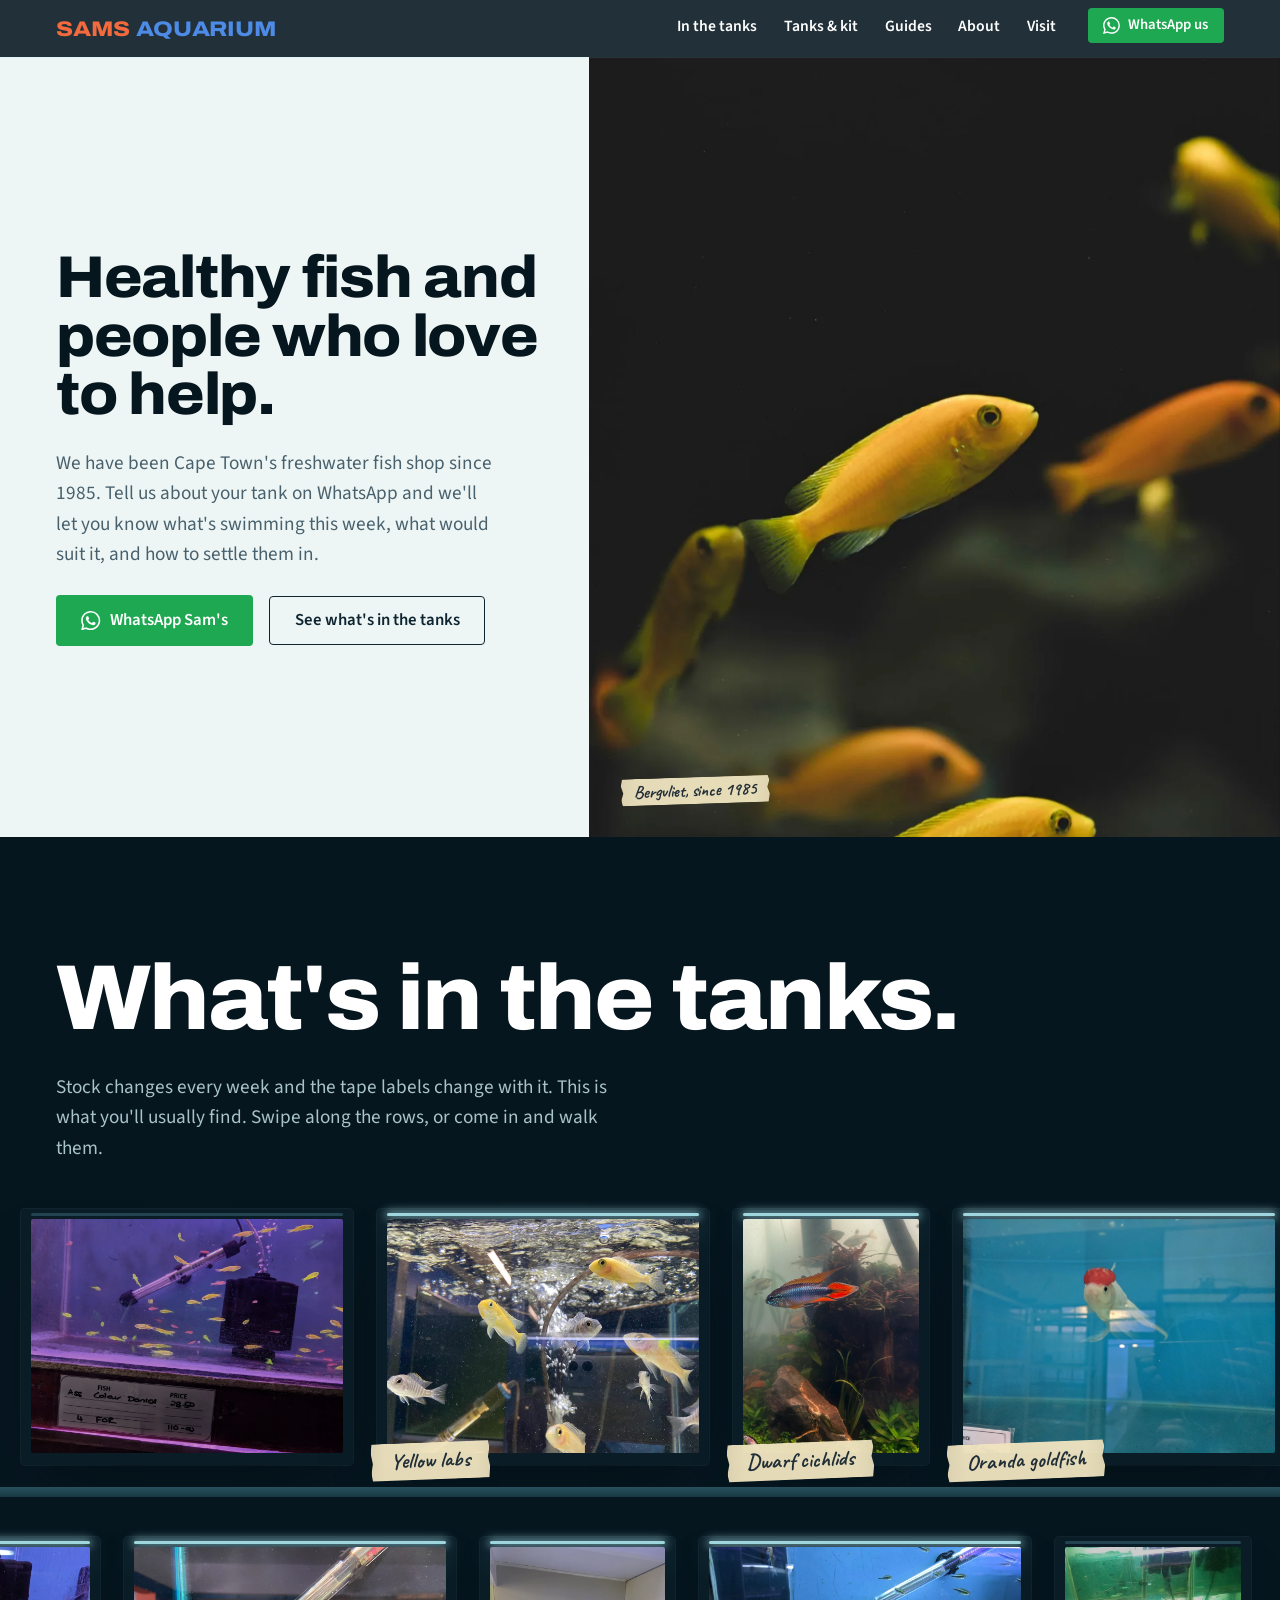
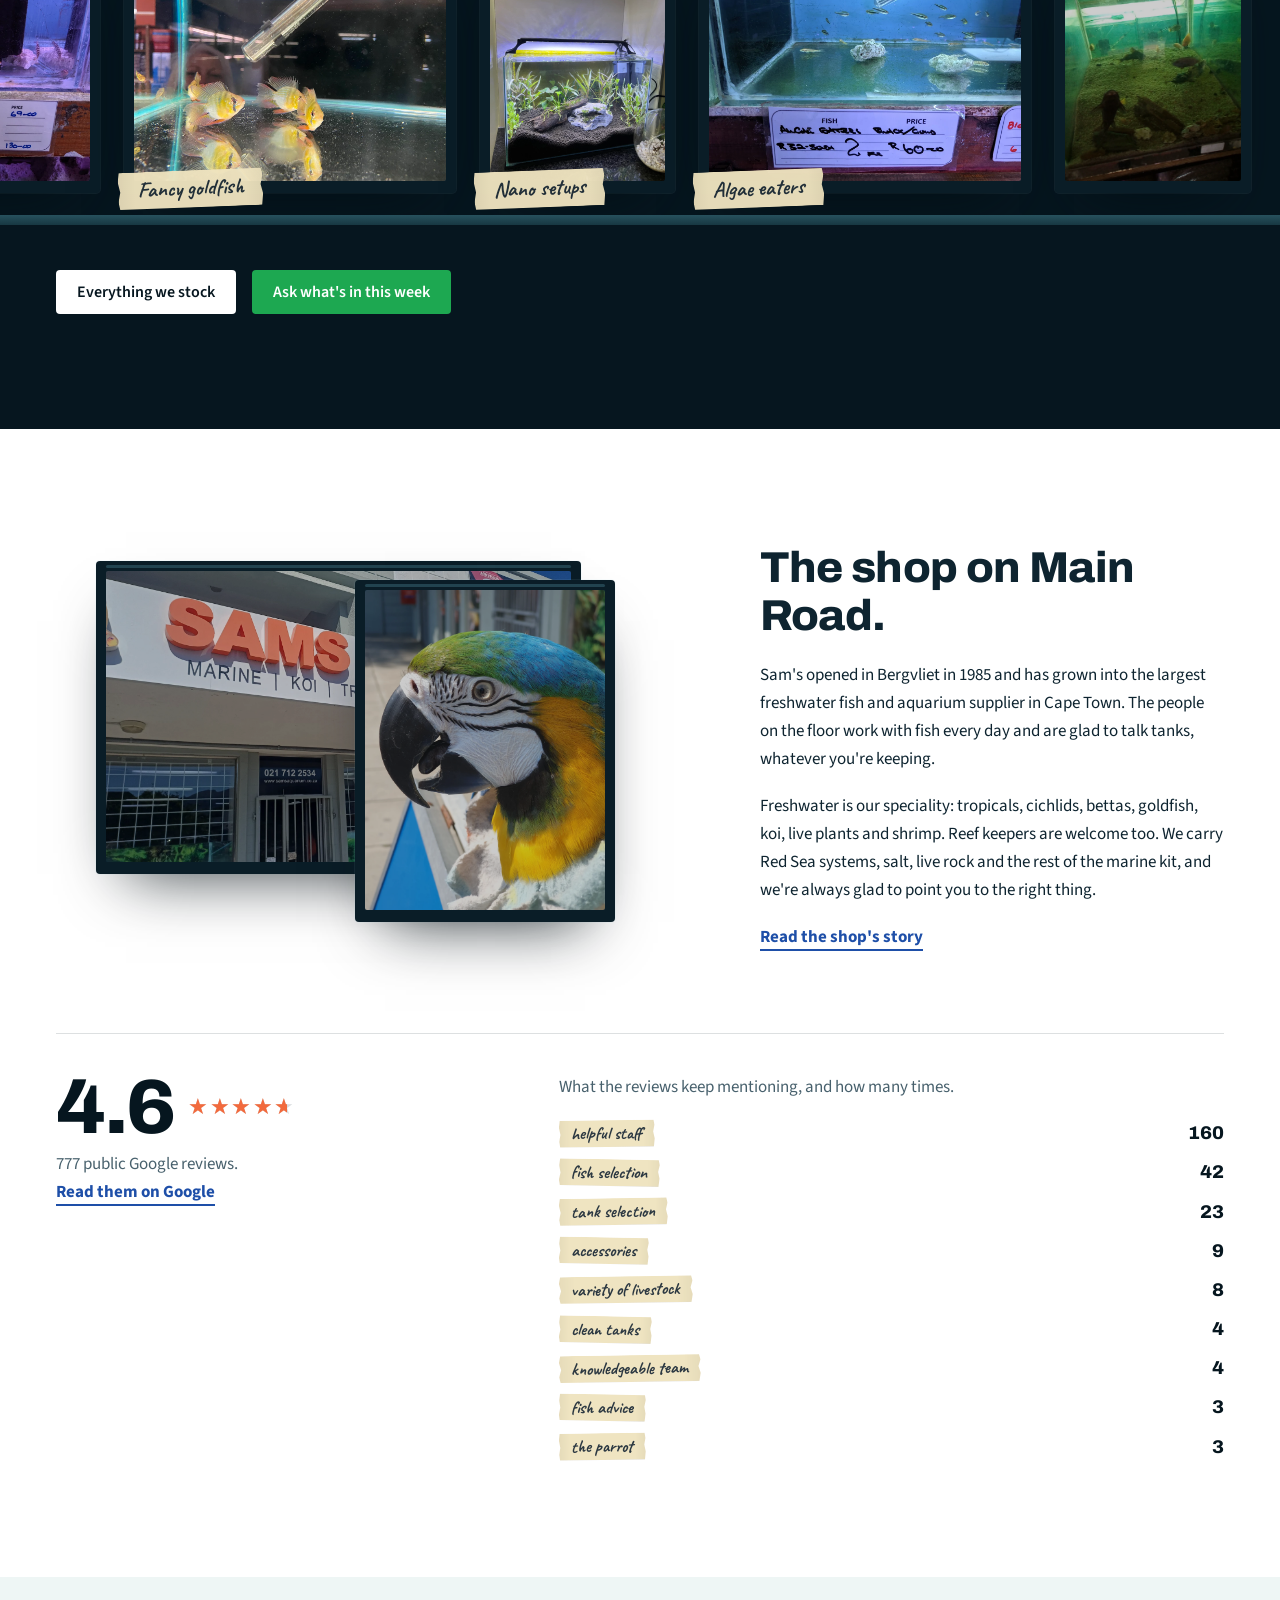
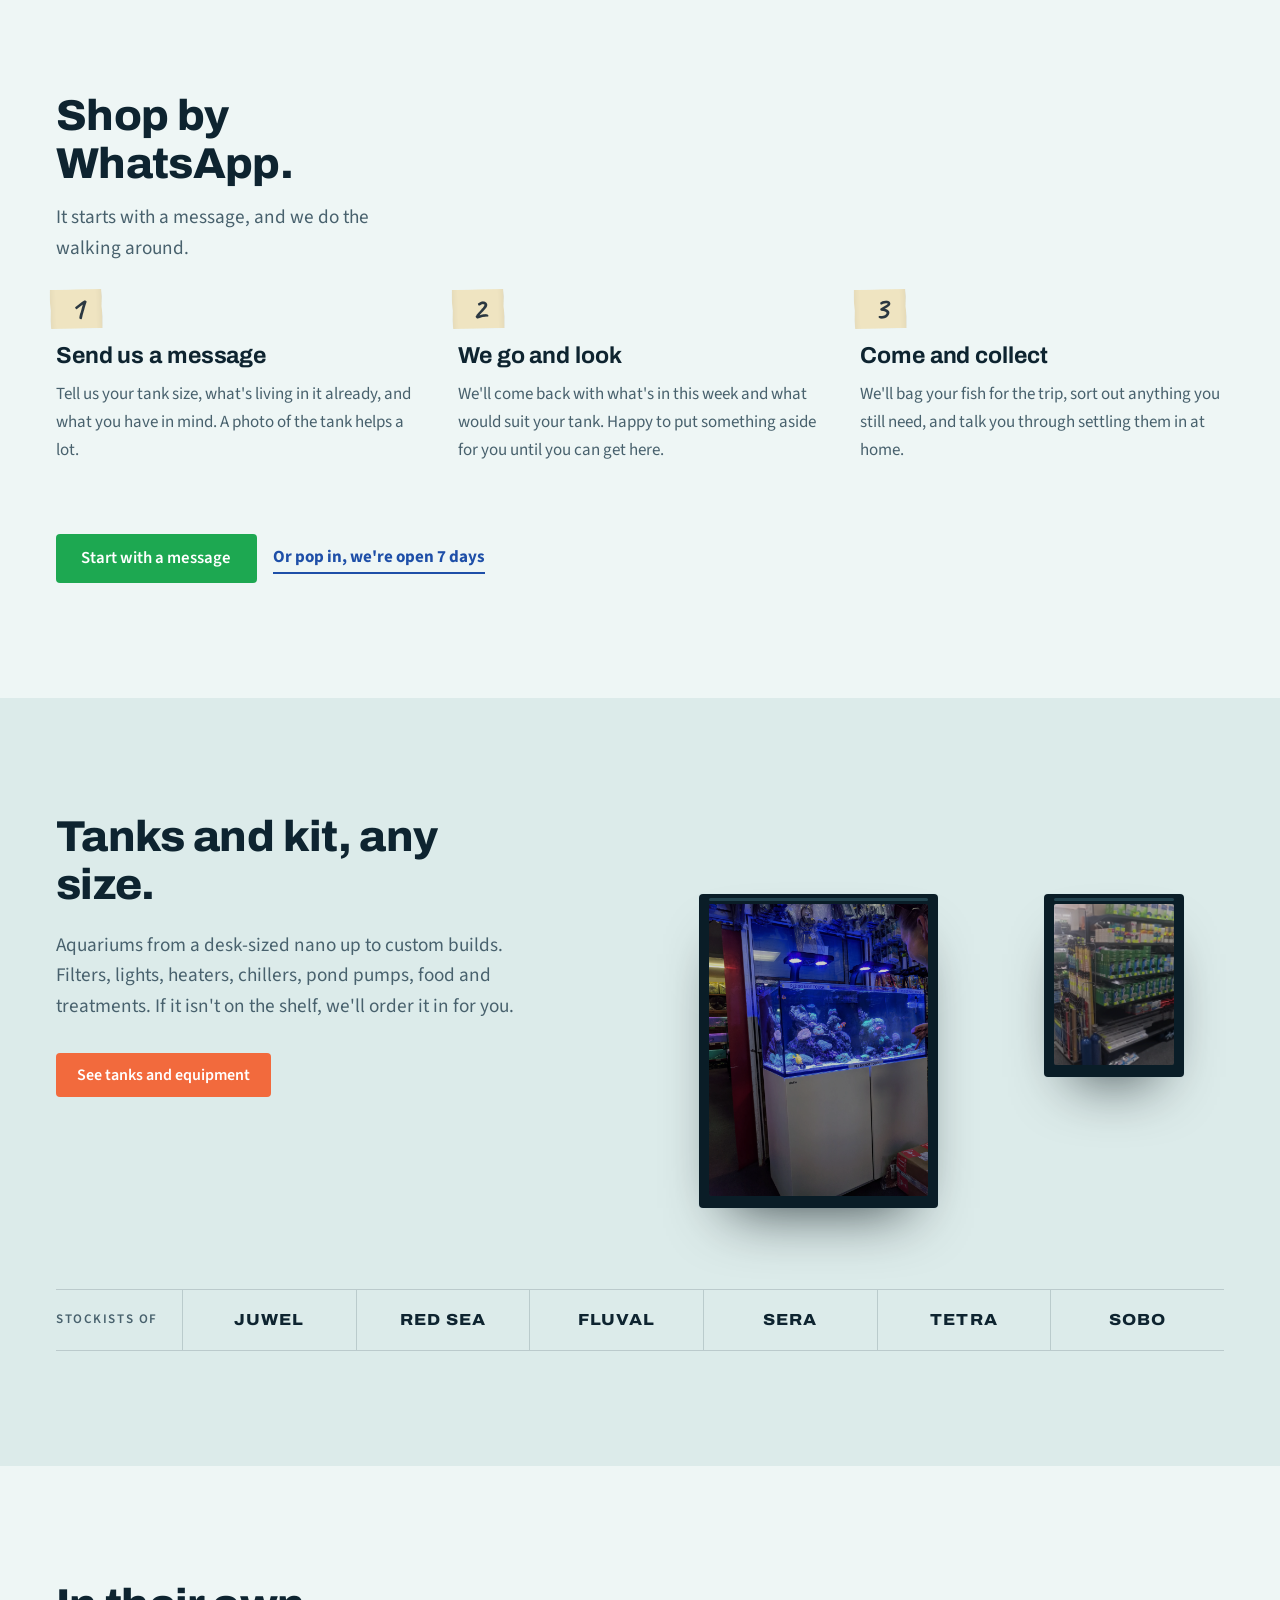
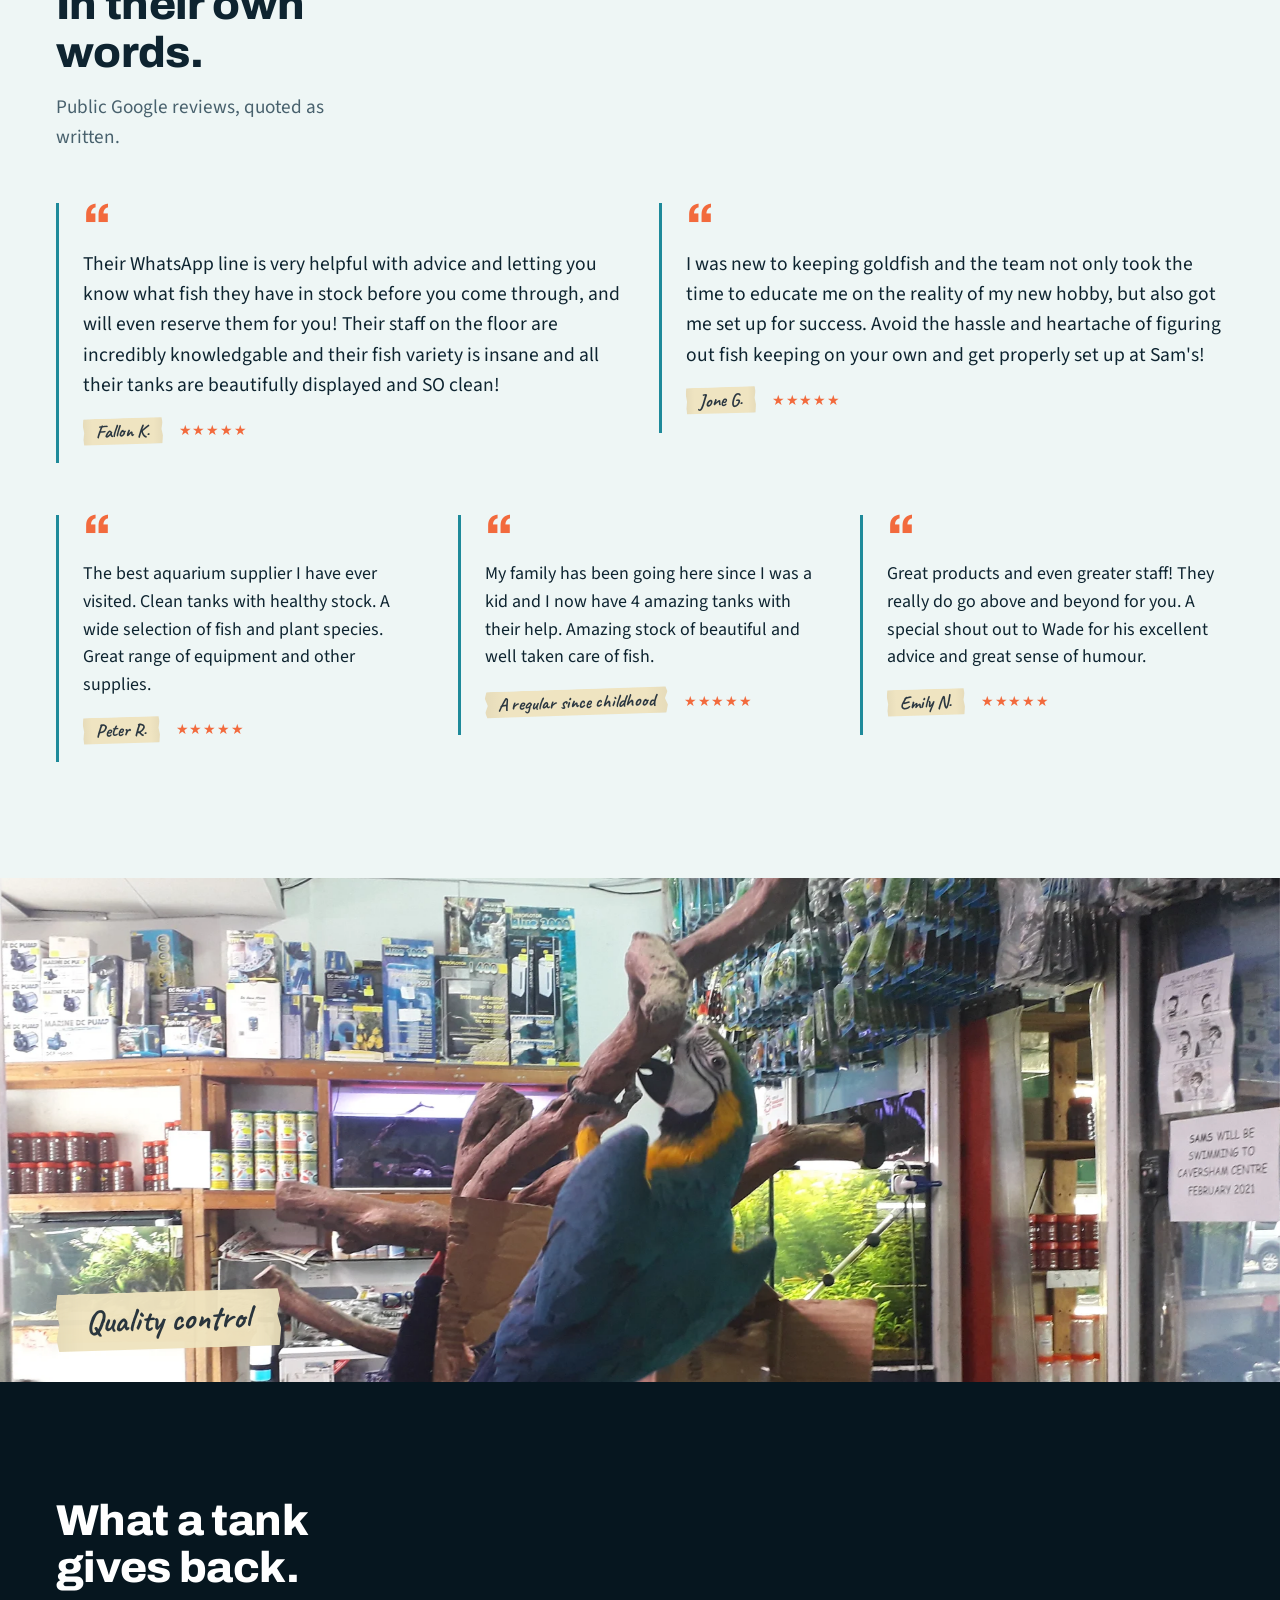
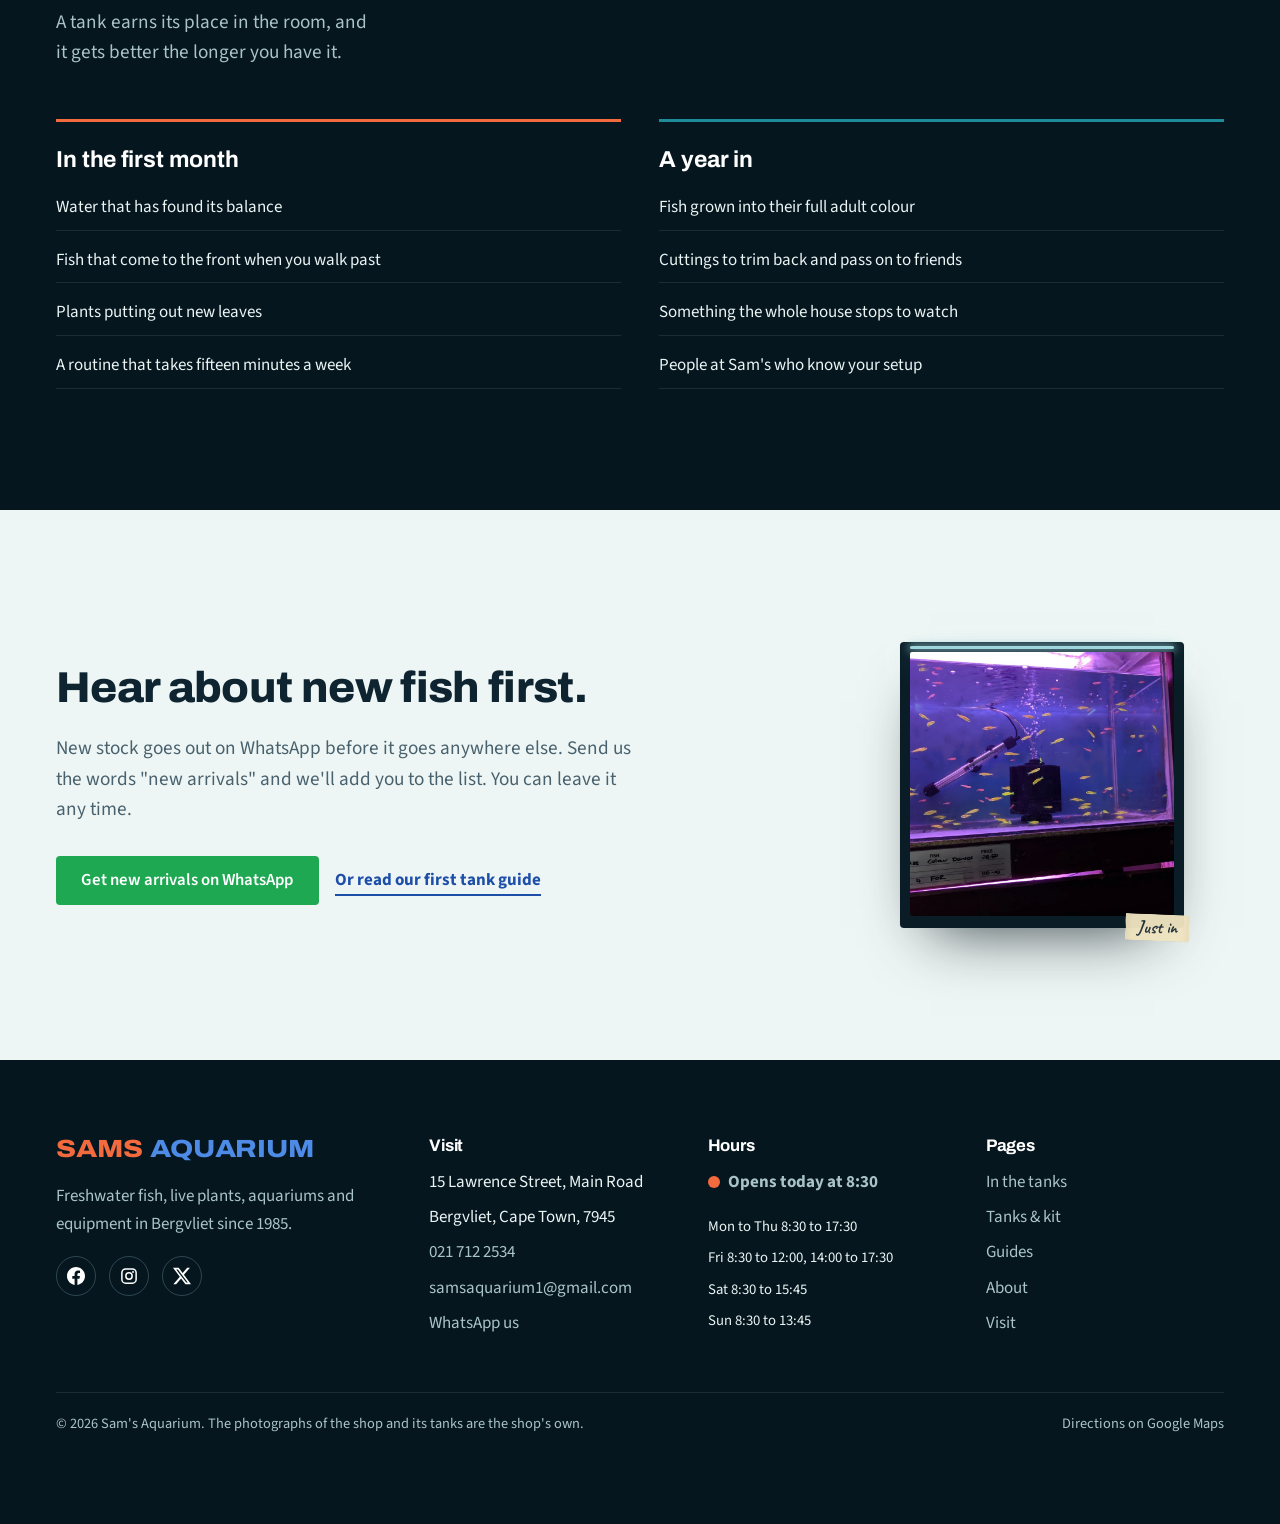
==== commit 39e866cd: "Tidy the site copy after a wording audit Remove the words the voice guide rules out, use contraction" ====
--- a/index.html
+++ b/index.html
@@ -59,7 +59,7 @@
 
 <header class="nav is-solid">
   <div class="wrap nav__inner">
-    <a class="brand" href="index.html" aria-label="Sams Aquarium home"><span class="wordmark"><b>Sams</b><span>Aquarium</span></span></a>
+    <a class="brand" href="index.html" aria-label="Sam's Aquarium home"><span class="wordmark"><b>Sams</b><span>Aquarium</span></span></a>
     <nav aria-label="Main">
       <ul class="nav__links">
         <li><a href="fish.html">In the tanks</a></li>
@@ -240,8 +240,8 @@
           </figure>
         </div>
         <div class="guide__body">
-          <h2 class="h-fit">Forty years in Bergvliet.</h2>
-          <p>Sam's opened in Bergvliet in 1985 and has grown into the largest freshwater fish and aquarium supplier in Cape Town. The people on the floor keep tanks at home too, so whatever you ask, chances are someone here has tried it.</p>
+          <h2 class="h-fit">The shop on Main Road.</h2>
+          <p>Sam's opened in Bergvliet in 1985 and has grown into the largest freshwater fish and aquarium supplier in Cape Town. The people on the floor work with fish every day and are glad to talk tanks, whatever you're keeping.</p>
           <p>Freshwater is our speciality: tropicals, cichlids, bettas, goldfish, koi, live plants and shrimp. Reef keepers are welcome too. We carry Red Sea systems, salt, live rock and the rest of the marine kit, and we're always glad to point you to the right thing.</p>
           <p><a class="link" href="about.html">Read the shop's story</a></p>
         </div>
@@ -274,14 +274,14 @@
   <section class="section">
     <div class="wrap">
       <div class="section-head">
-        <h2 class="h-fit">How regulars shop now.</h2>
+        <h2 class="h-fit">Shop by WhatsApp.</h2>
         <p class="lead">It starts with a message, and we do the walking around.</p>
       </div>
       <ol class="steps" style="list-style:none;padding:0;margin:0">
         <li class="step">
           <div class="step__num"><span class="tape">1</span></div>
           <h3>Send us a message</h3>
-          <p>Tell us your tank size, what's living in it already, and what you have in mind. A photo of the tank helps more than you'd think.</p>
+          <p>Tell us your tank size, what's living in it already, and what you have in mind. A photo of the tank helps a lot.</p>
         </li>
         <li class="step">
           <div class="step__num"><span class="tape">2</span></div>
@@ -380,7 +380,7 @@
             <li>Water that has found its balance</li>
             <li>Fish that come to the front when you walk past</li>
             <li>Plants putting out new leaves</li>
-            <li>A routine that takes ten minutes a week</li>
+            <li>A routine that takes fifteen minutes a week</li>
           </ul>
         </div>
         <div>
@@ -421,7 +421,7 @@
 <footer class="footer">
   <div class="wrap footer__grid">
     <div>
-      <a class="brand" href="index.html" aria-label="Sams Aquarium home"><span class="wordmark"><b>Sams</b><span>Aquarium</span></span></a>
+      <a class="brand" href="index.html" aria-label="Sam's Aquarium home"><span class="wordmark"><b>Sams</b><span>Aquarium</span></span></a>
       <p class="mt-1">Freshwater fish, live plants, aquariums and equipment in Bergvliet since 1985.</p>
       <div class="socials">
         <a href="https://www.facebook.com/samsaquariumbergvliet/" target="_blank" rel="noopener" aria-label="Sam's Aquarium on Facebook"><svg viewBox="0 0 24 24" aria-hidden="true"><path fill="currentColor" d="M24 12.073c0-6.627-5.373-12-12-12s-12 5.373-12 12c0 5.99 4.388 10.954 10.125 11.854v-8.385H7.078v-3.47h3.047V9.43c0-3.007 1.792-4.669 4.533-4.669 1.312 0 2.686.235 2.686.235v2.953H15.83c-1.491 0-1.956.925-1.956 1.874v2.25h3.328l-.532 3.47h-2.796v8.385C19.612 23.027 24 18.062 24 12.073z"/></svg></a>
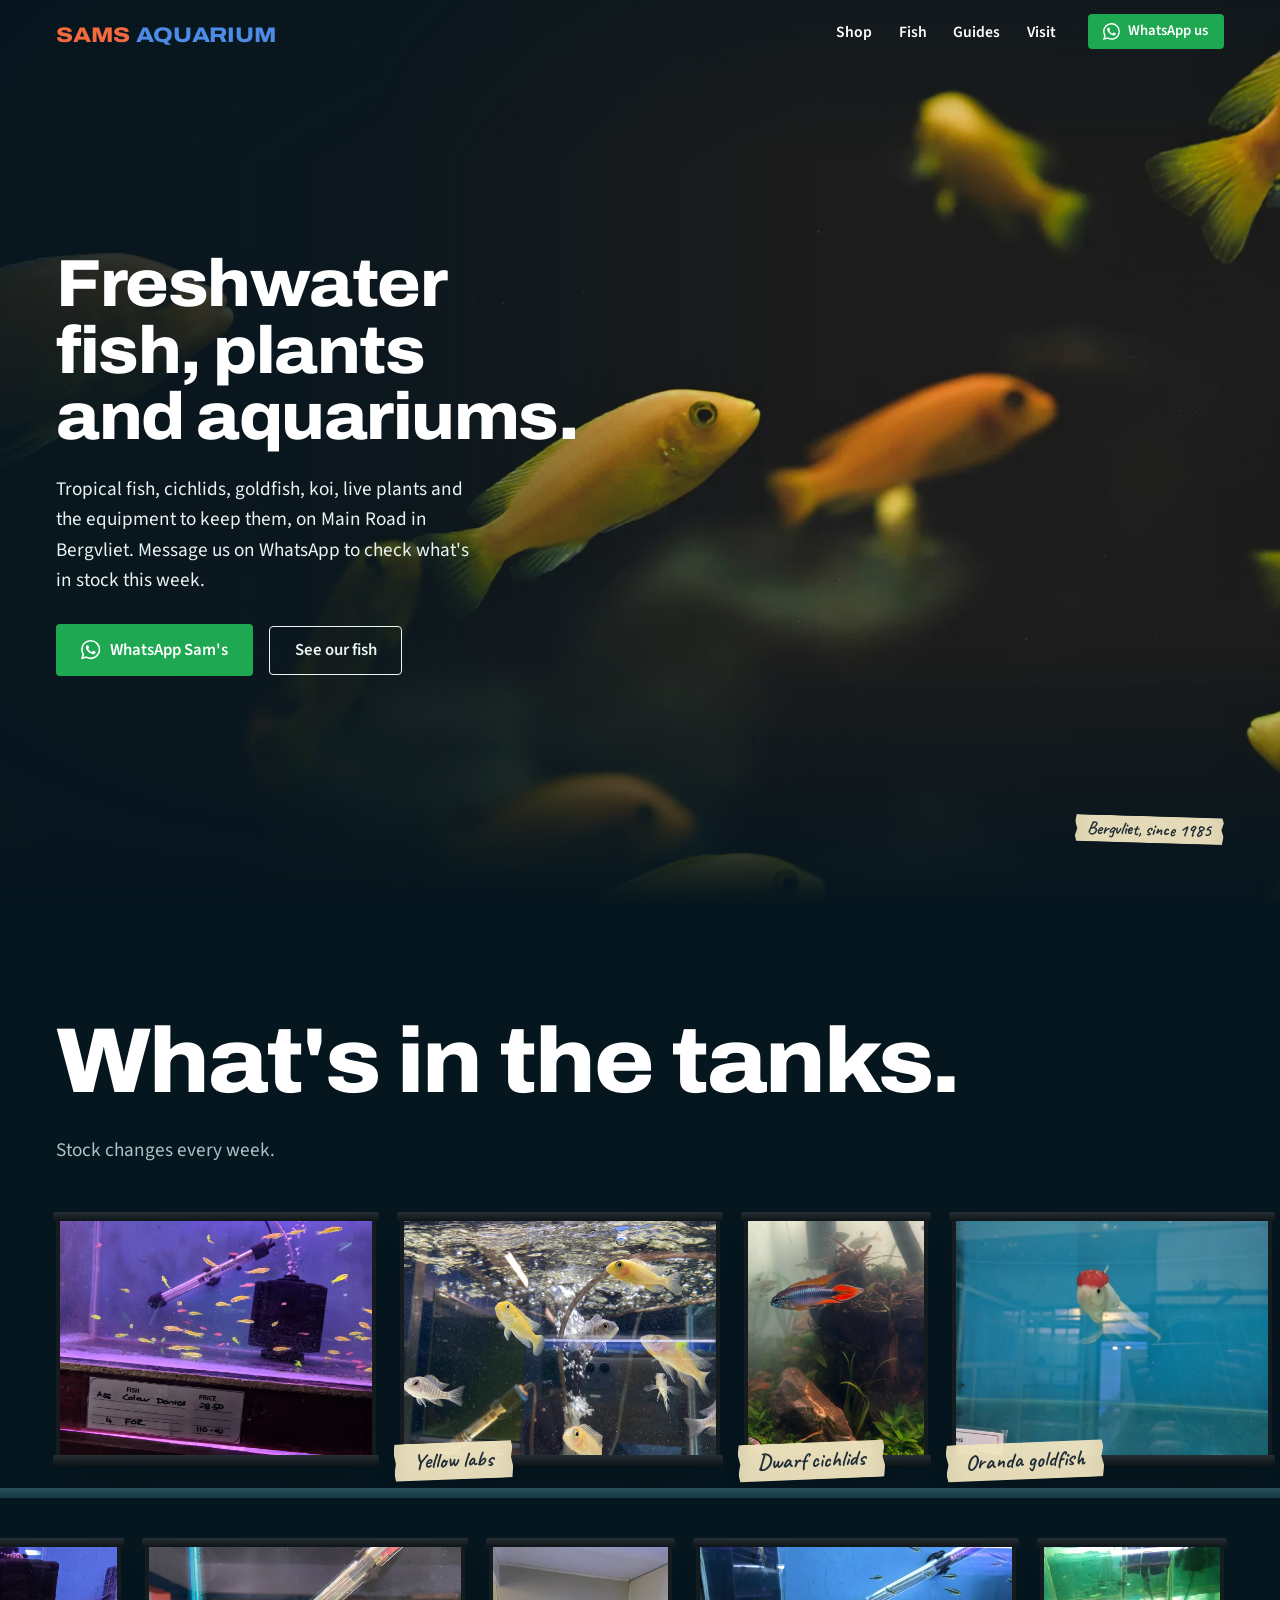
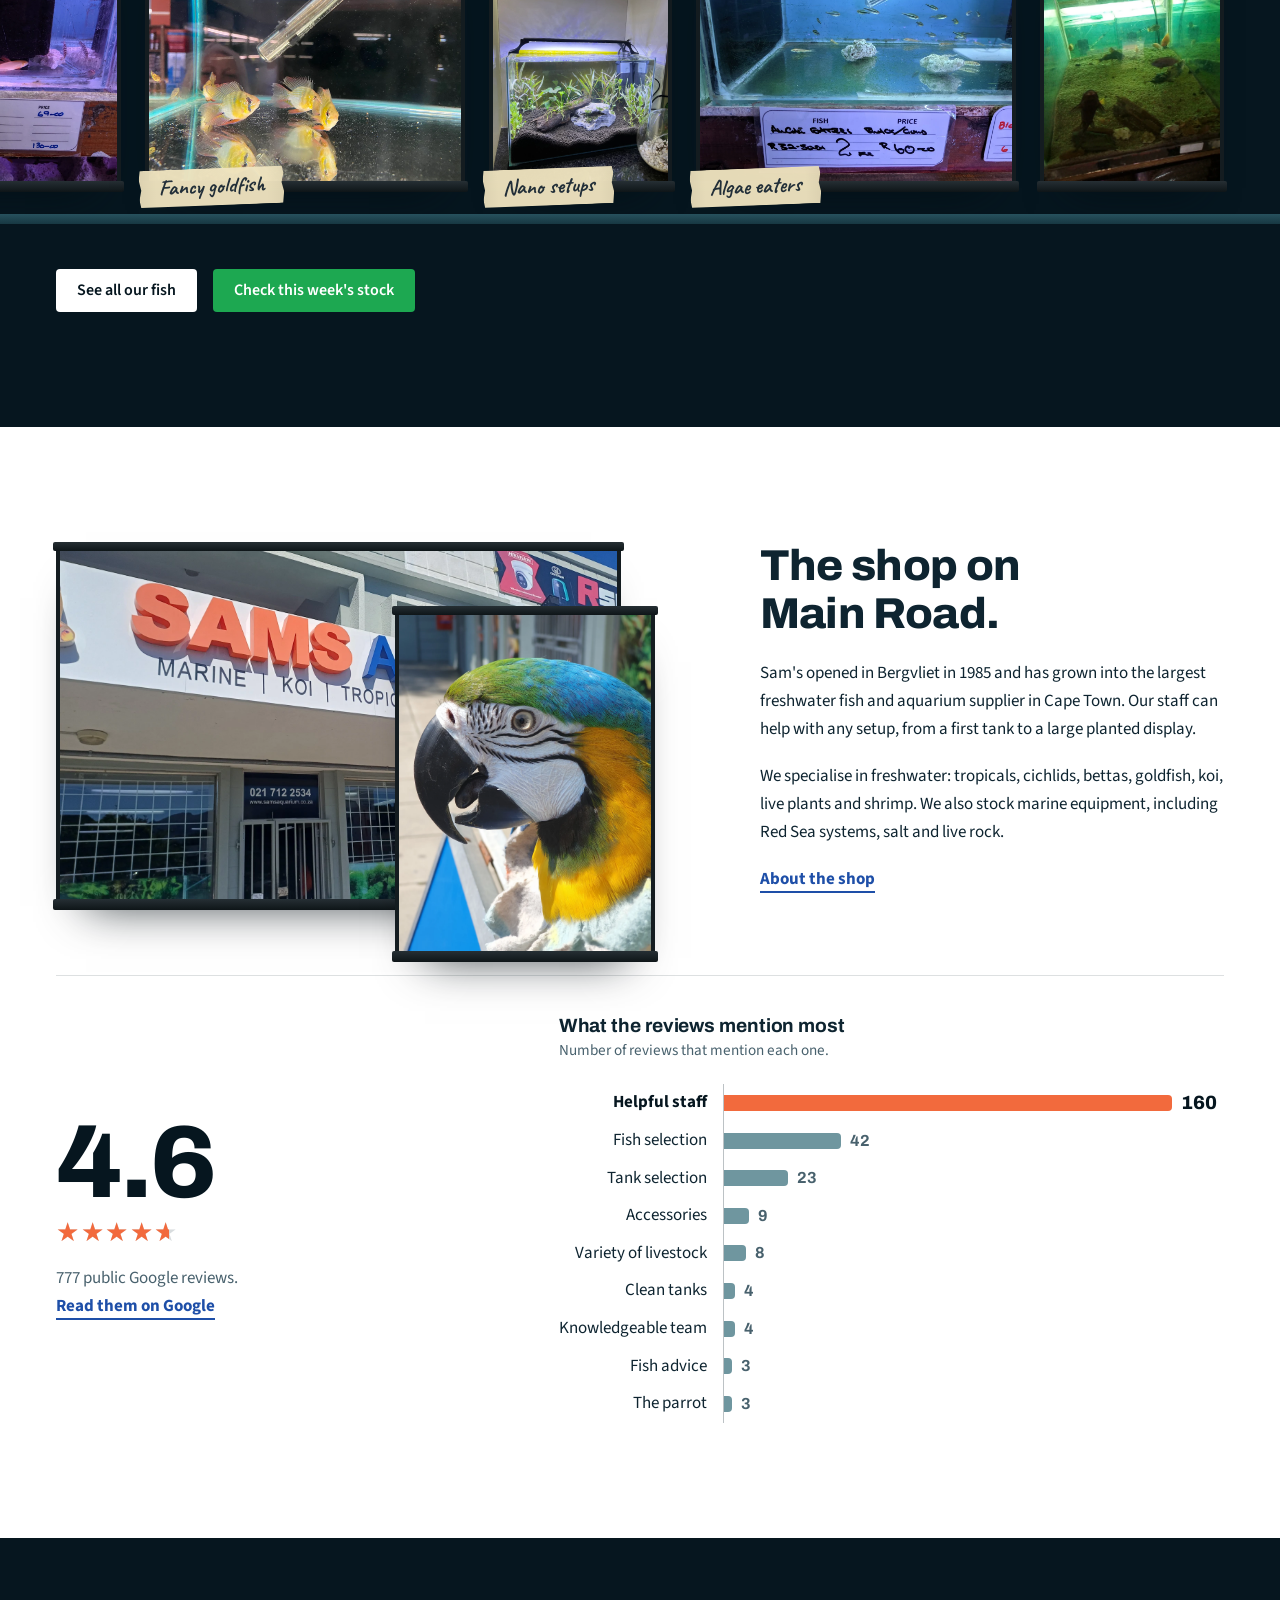
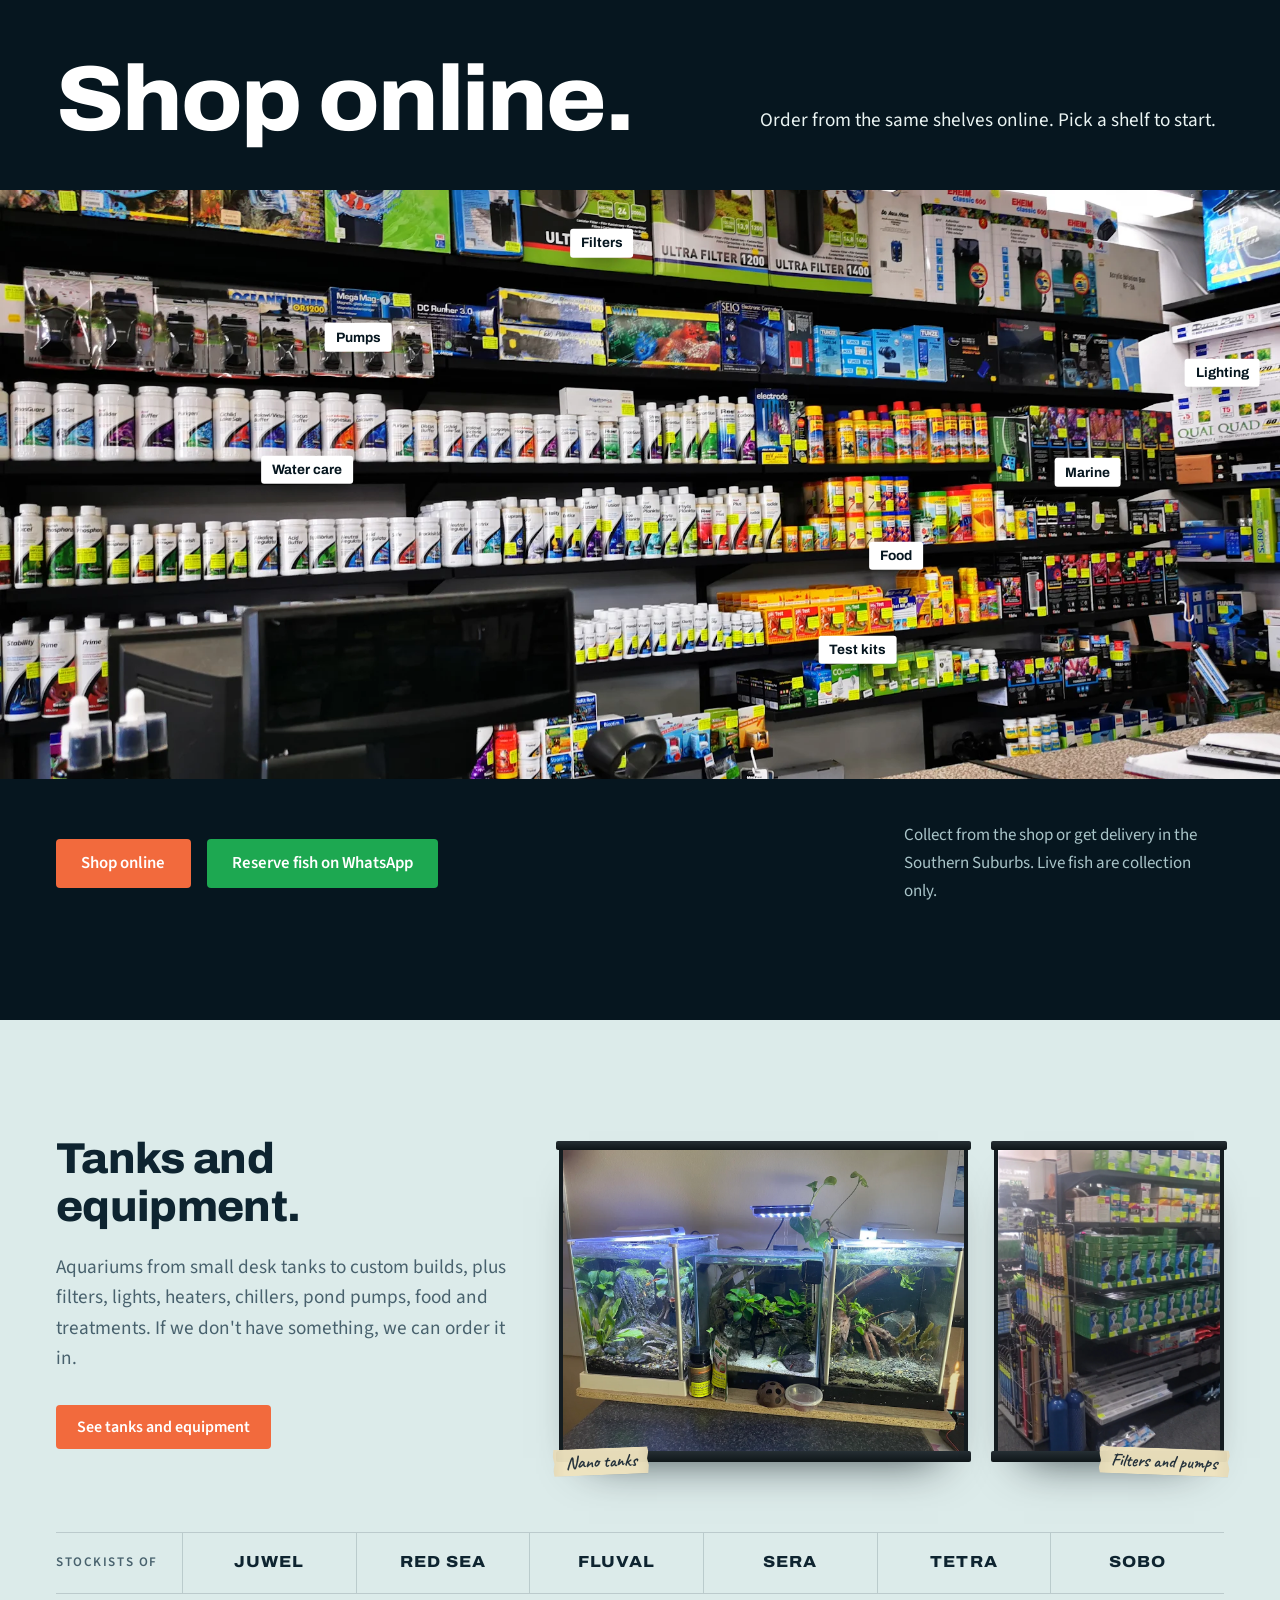
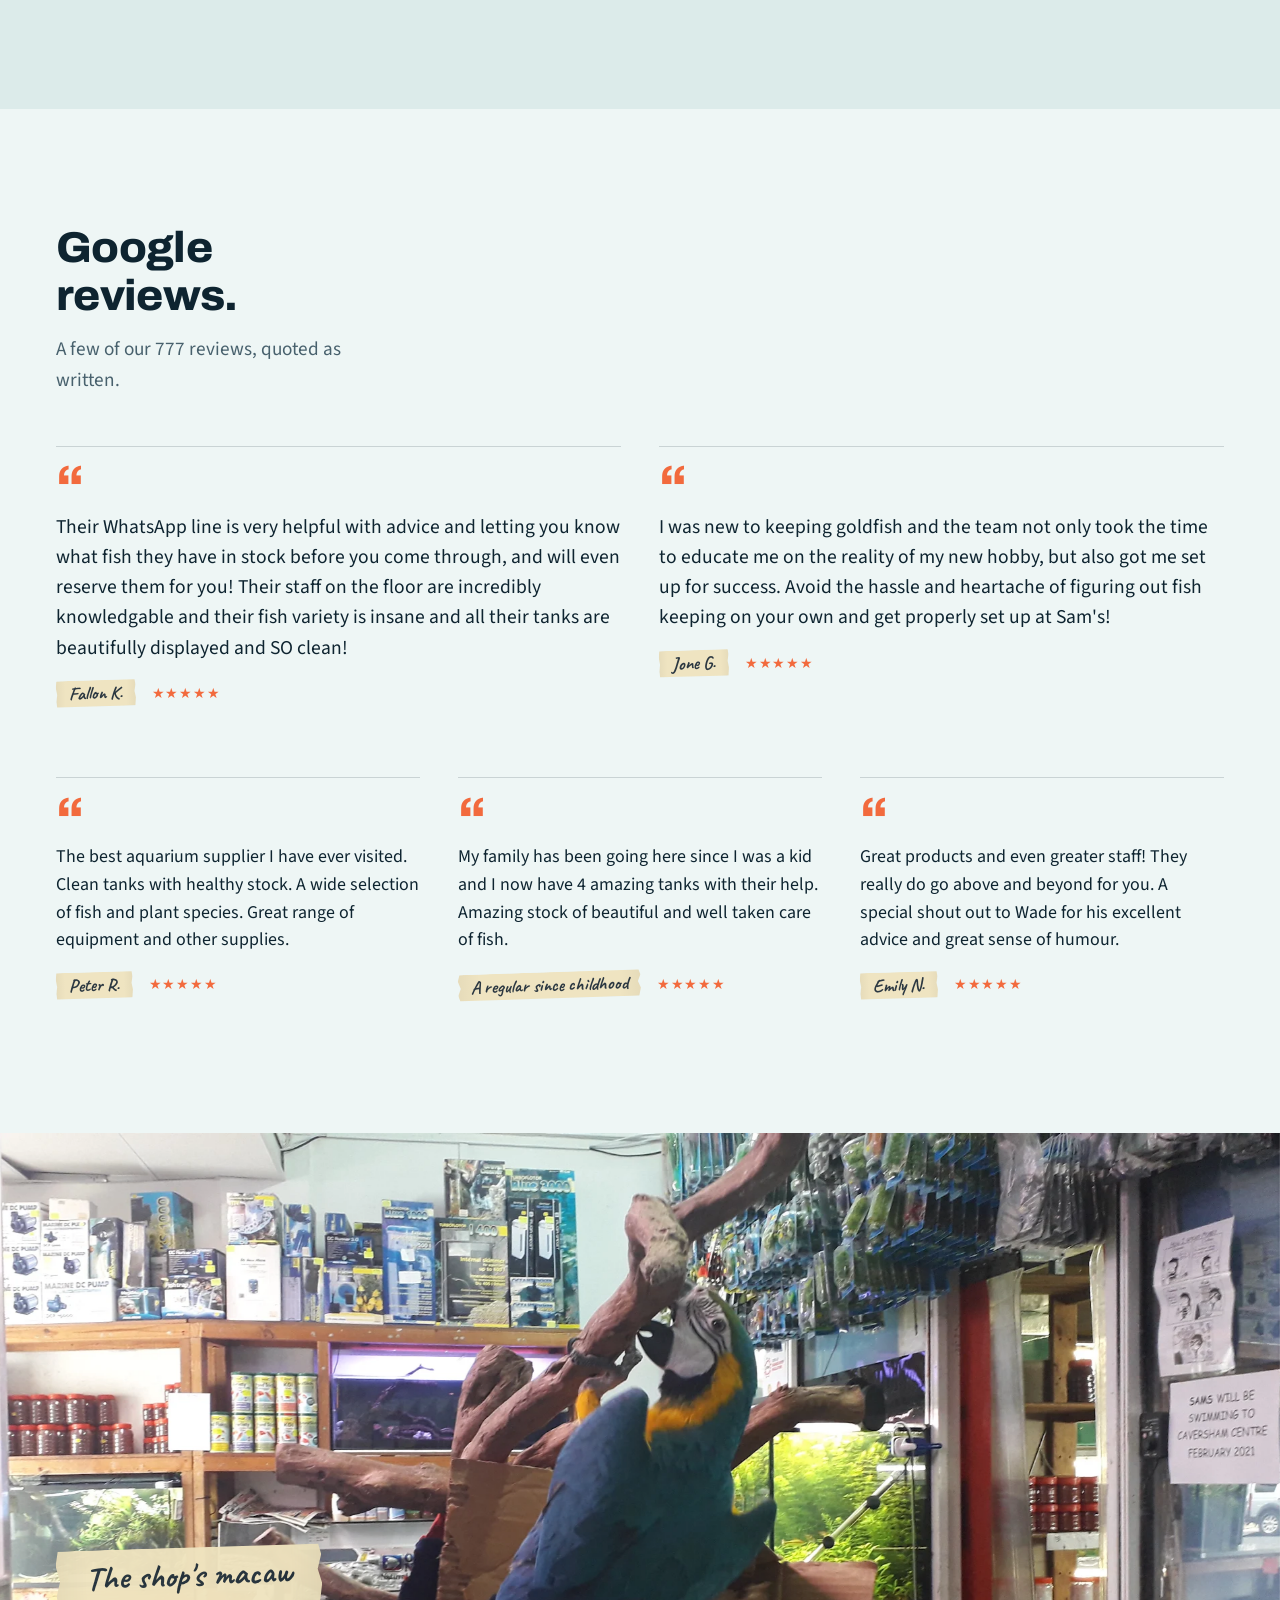
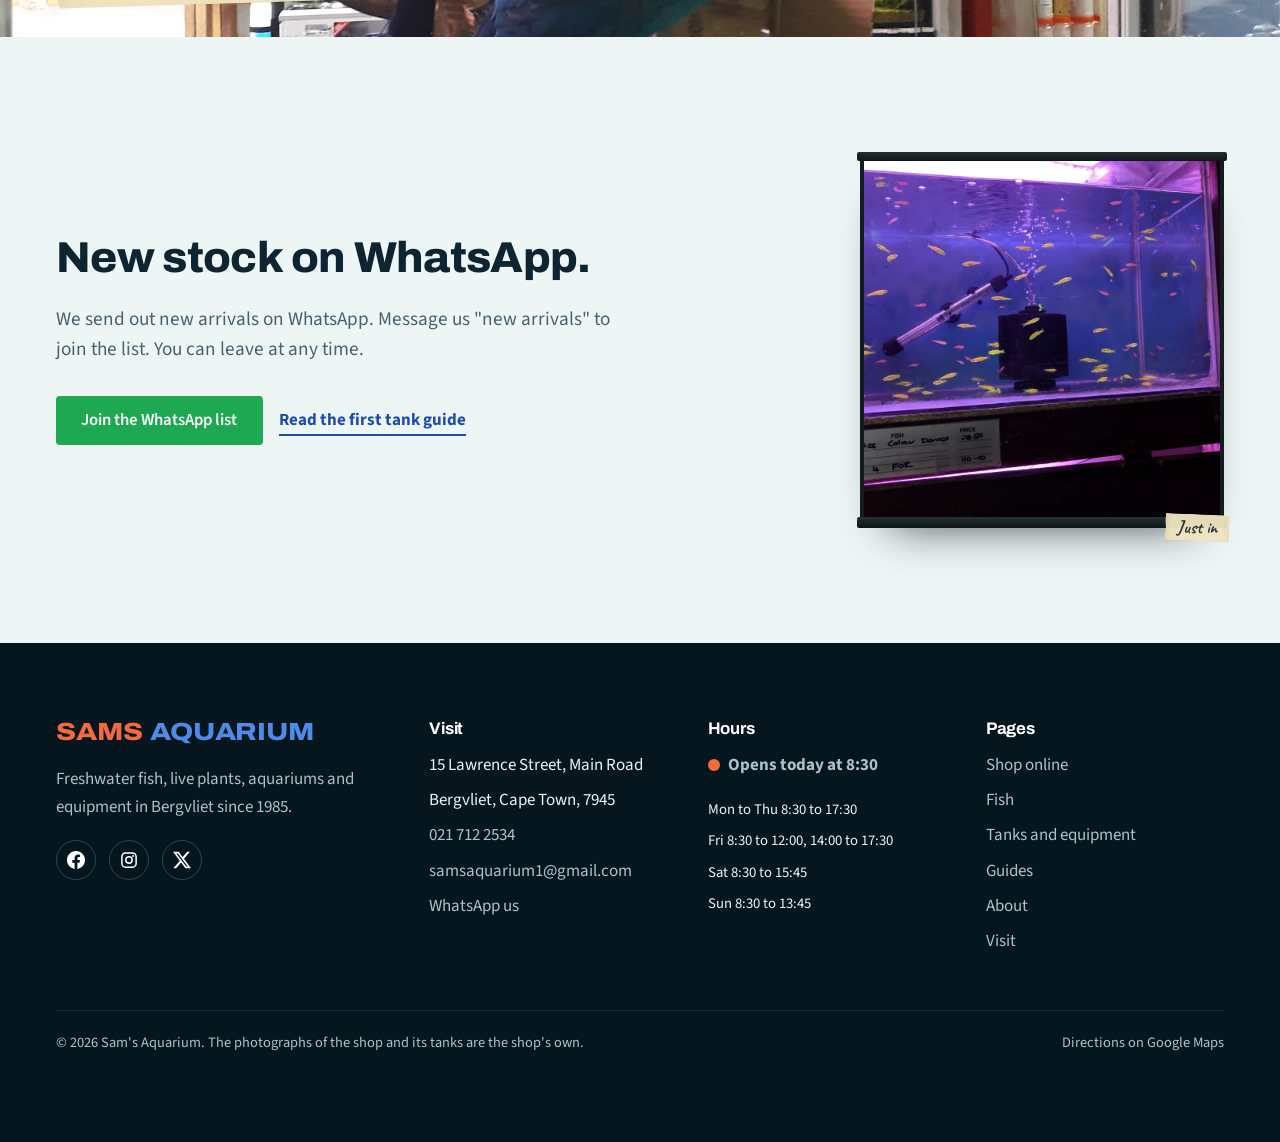
==== commit edf30453: "Add the shop wall, a plain copy pass and a shorter menu - Home: full-bleed photo hero, and a "Shop o" ====
--- a/index.html
+++ b/index.html
@@ -8,8 +8,8 @@
 <meta name="description" content="Cape Town's freshwater fish shop since 1985. Tropical fish, cichlids, goldfish, koi, live plants, shrimp, Juwel and Red Sea aquariums and equipment. In Bergvliet, open 7 days. Message us for this week's stock.">
 <link rel="canonical" href="https://samsaquarium.co.za/">
 <meta property="og:type" content="website">
-<meta property="og:title" content="Sam's Aquarium, Bergvliet. Healthy fish and people who love to help.">
-<meta property="og:description" content="Cape Town's freshwater fish shop since 1985. Message us for this week's stock and a friendly hand.">
+<meta property="og:title" content="Sam's Aquarium, Bergvliet. Freshwater fish, plants and aquariums since 1985.">
+<meta property="og:description" content="Freshwater fish, live plants, aquariums and equipment on Main Road, Bergvliet. Message us on WhatsApp for this week's stock.">
 <meta property="og:image" content="https://samsaquarium.co.za/assets/img/hero.webp">
 <meta property="og:locale" content="en_ZA">
 <meta name="theme-color" content="#06161f">
@@ -57,15 +57,14 @@
 <body>
 <a class="skip" href="#main">Skip to content</a>
 
-<header class="nav is-solid">
+<header class="nav">
   <div class="wrap nav__inner">
     <a class="brand" href="index.html" aria-label="Sam's Aquarium home"><span class="wordmark"><b>Sams</b><span>Aquarium</span></span></a>
     <nav aria-label="Main">
       <ul class="nav__links">
-        <li><a href="fish.html">In the tanks</a></li>
-        <li><a href="aquariums.html">Tanks &amp; kit</a></li>
+        <li><a data-shop="" href="https://shop.samsaquarium.co.za/">Shop</a></li>
+        <li><a href="fish.html">Fish</a></li>
         <li><a href="guides.html">Guides</a></li>
-        <li><a href="about.html">About</a></li>
         <li><a href="visit.html">Visit</a></li>
         <li><a class="btn btn--wa nav__cta" data-wa="I'd like to ask about what you have in stock." href="#"><svg viewBox="0 0 24 24" aria-hidden="true"><path fill="currentColor" d="M17.472 14.382c-.297-.149-1.758-.867-2.03-.967-.273-.099-.471-.148-.67.15-.197.297-.767.966-.94 1.164-.173.199-.347.223-.644.075-.297-.15-1.255-.463-2.39-1.475-.883-.788-1.48-1.761-1.653-2.059-.173-.297-.018-.458.13-.606.134-.133.298-.347.446-.52.149-.174.198-.298.298-.497.099-.198.05-.371-.025-.52-.075-.149-.669-1.612-.916-2.207-.242-.579-.487-.5-.669-.51-.173-.008-.371-.01-.57-.01-.198 0-.52.074-.792.372-.272.297-1.04 1.016-1.04 2.479 0 1.462 1.065 2.875 1.213 3.074.149.198 2.096 3.2 5.077 4.487.709.306 1.262.489 1.694.625.712.227 1.36.195 1.871.118.571-.085 1.758-.719 2.006-1.413.248-.694.248-1.289.173-1.413-.074-.124-.272-.198-.57-.347m-5.421 7.403h-.004a9.87 9.87 0 0 1-5.031-1.378l-.361-.214-3.741.982.998-3.648-.235-.374a9.86 9.86 0 0 1-1.51-5.26c.001-5.45 4.436-9.884 9.888-9.884 2.64 0 5.122 1.03 6.988 2.898a9.825 9.825 0 0 1 2.893 6.994c-.003 5.45-4.437 9.884-9.885 9.884m8.413-18.297A11.815 11.815 0 0 0 12.05 0C5.495 0 .16 5.335.157 11.892c0 2.096.547 4.142 1.588 5.945L.057 24l6.305-1.654a11.882 11.882 0 0 0 5.683 1.448h.005c6.554 0 11.89-5.335 11.893-11.893a11.821 11.821 0 0 0-3.48-8.413z"/></svg>WhatsApp us</a></li>
       </ul>
@@ -75,11 +74,9 @@
 </header>
 <div class="menu" id="menu">
   <ul>
-    <li><a href="index.html">Home</a></li>
-    <li><a href="fish.html">In the tanks</a></li>
-    <li><a href="aquariums.html">Tanks &amp; kit</a></li>
+    <li><a data-shop="" href="https://shop.samsaquarium.co.za/">Shop</a></li>
+    <li><a href="fish.html">Fish</a></li>
     <li><a href="guides.html">Guides</a></li>
-    <li><a href="about.html">About</a></li>
     <li><a href="visit.html">Visit</a></li>
   </ul>
   <a class="btn btn--wa btn--big" data-wa="I'd like to ask about what you have in stock." href="#">WhatsApp Sam's</a>
@@ -89,27 +86,27 @@
 
   <!-- ============================================================ HERO -->
   <section class="home-hero" aria-label="Welcome">
-    <div class="home-hero__text">
+    <figure class="home-hero__photo">
+      <img src="assets/img/hero.webp" alt="A school of orange fish in a dark freshwater aquarium" width="2000" height="1334" fetchpriority="high" data-parallax="0.08">
+      <figcaption><span class="tape tape--sm tape--right">Bergvliet, since 1985</span></figcaption>
+    </figure>
+    <div class="wrap home-hero__text">
       <div class="home-hero__inner">
-        <h1 class="display">Healthy fish and people who love to help.</h1>
-        <p class="lead">We have been Cape Town's freshwater fish shop since 1985. Tell us about your tank on WhatsApp and we'll let you know what's swimming this week, what would suit it, and how to settle them in.</p>
+        <h1 class="display">Freshwater fish, plants and aquariums.</h1>
+        <p class="lead">Tropical fish, cichlids, goldfish, koi, live plants and the equipment to keep them, on Main Road in Bergvliet. Message us on WhatsApp to check what's in stock this week.</p>
         <div class="cluster home-hero__ctas">
           <a class="btn btn--wa btn--big" data-wa="I'd like to ask about what you have in stock." href="#"><svg viewBox="0 0 24 24" aria-hidden="true"><path fill="currentColor" d="M17.472 14.382c-.297-.149-1.758-.867-2.03-.967-.273-.099-.471-.148-.67.15-.197.297-.767.966-.94 1.164-.173.199-.347.223-.644.075-.297-.15-1.255-.463-2.39-1.475-.883-.788-1.48-1.761-1.653-2.059-.173-.297-.018-.458.13-.606.134-.133.298-.347.446-.52.149-.174.198-.298.298-.497.099-.198.05-.371-.025-.52-.075-.149-.669-1.612-.916-2.207-.242-.579-.487-.5-.669-.51-.173-.008-.371-.01-.57-.01-.198 0-.52.074-.792.372-.272.297-1.04 1.016-1.04 2.479 0 1.462 1.065 2.875 1.213 3.074.149.198 2.096 3.2 5.077 4.487.709.306 1.262.489 1.694.625.712.227 1.36.195 1.871.118.571-.085 1.758-.719 2.006-1.413.248-.694.248-1.289.173-1.413-.074-.124-.272-.198-.57-.347m-5.421 7.403h-.004a9.87 9.87 0 0 1-5.031-1.378l-.361-.214-3.741.982.998-3.648-.235-.374a9.86 9.86 0 0 1-1.51-5.26c.001-5.45 4.436-9.884 9.888-9.884 2.64 0 5.122 1.03 6.988 2.898a9.825 9.825 0 0 1 2.893 6.994c-.003 5.45-4.437 9.884-9.885 9.884m8.413-18.297A11.815 11.815 0 0 0 12.05 0C5.495 0 .16 5.335.157 11.892c0 2.096.547 4.142 1.588 5.945L.057 24l6.305-1.654a11.882 11.882 0 0 0 5.683 1.448h.005c6.554 0 11.89-5.335 11.893-11.893a11.821 11.821 0 0 0-3.48-8.413z"/></svg>WhatsApp Sam's</a>
-          <a class="btn btn--ghost btn--big" href="fish.html">See what's in the tanks</a>
-        </div>
-      </div>
-    </div>
-    <figure class="home-hero__photo">
-      <img src="assets/img/hero.webp" alt="A school of orange fish in a dark freshwater aquarium" width="2000" height="1334" fetchpriority="high" data-parallax="0.08">
-      <figcaption><span class="tape tape--sm">Bergvliet, since 1985</span></figcaption>
-    </figure>
+          <a class="btn btn--ghost btn--big" href="fish.html">See our fish</a>
+        </div>
+      </div>
+    </div>
   </section>
 
   <!-- ============================================================ THE WALL -->
   <section class="section section--deep wall" aria-labelledby="wall-h">
     <div class="wrap wall__head">
       <h2 id="wall-h" class="display h-fit">What's in the tanks.</h2>
-      <p class="lead">Stock changes every week and the tape labels change with it. This is what you'll usually find. Swipe along the rows, or come in and walk them.</p>
+      <p class="lead">Stock changes every week.</p>
     </div>
     <div class="wall__rows">
       <div class="wall__row" data-drift="-1" tabindex="0" aria-label="Top row of tanks. Scroll sideways to see more.">
@@ -195,7 +192,7 @@
         </a>
         <a href="fish.html#nano">
           <figure class="tank">
-            <div class="tank__img tank__img--tall"><img src="assets/img/nano-planted.webp" alt="A small planted nano aquarium on the shop counter" width="1200" height="1600" loading="lazy"></div>
+            <div class="tank__img tank__img--tall"><img src="assets/img/nano-planted.webp" alt="A small planted nano aquarium" width="1200" height="1600" loading="lazy"></div>
             <div class="tank__more">Bettas and nano</div>
             <figcaption class="tank__label"><span class="tape">Nano setups</span></figcaption>
           </figure>
@@ -219,8 +216,8 @@
     </div>
     <div class="wrap">
       <div class="cluster wall__ctas">
-        <a class="btn btn--light" href="fish.html">Everything we stock</a>
-        <a class="btn btn--wa" data-wa="What fish do you have in stock this week?" href="#">Ask what's in this week</a>
+        <a class="btn btn--light" href="fish.html">See all our fish</a>
+        <a class="btn btn--wa" data-wa="What fish do you have in stock this week?" href="#">Check this week's stock</a>
       </div>
     </div>
   </section>
@@ -236,14 +233,14 @@
           </figure>
           <figure class="tank tank--label-right">
             <div class="tank__img tank__img--tall"><img src="assets/img/macaw-portrait.webp" alt="The blue and gold macaw that lives in the shop" width="1400" height="1867" loading="lazy"></div>
-            <figcaption class="tank__label"><span class="tape tape--sm">Shop supervisor</span></figcaption>
+            <figcaption class="tank__label"><span class="tape tape--sm">The shop's macaw</span></figcaption>
           </figure>
         </div>
         <div class="guide__body">
           <h2 class="h-fit">The shop on Main Road.</h2>
-          <p>Sam's opened in Bergvliet in 1985 and has grown into the largest freshwater fish and aquarium supplier in Cape Town. The people on the floor work with fish every day and are glad to talk tanks, whatever you're keeping.</p>
-          <p>Freshwater is our speciality: tropicals, cichlids, bettas, goldfish, koi, live plants and shrimp. Reef keepers are welcome too. We carry Red Sea systems, salt, live rock and the rest of the marine kit, and we're always glad to point you to the right thing.</p>
-          <p><a class="link" href="about.html">Read the shop's story</a></p>
+          <p>Sam's opened in Bergvliet in 1985 and has grown into the largest freshwater fish and aquarium supplier in Cape Town. Our staff can help with any setup, from a first tank to a large planted display.</p>
+          <p>We specialise in freshwater: tropicals, cichlids, bettas, goldfish, koi, live plants and shrimp. We also stock marine equipment, including Red Sea systems, salt and live rock.</p>
+          <p><a class="link" href="about.html">About the shop</a></p>
         </div>
       </div>
 
@@ -253,50 +250,53 @@
           <p class="dim mb-0">777 public Google reviews.<br><a class="link" href="https://www.google.com/maps/place/Sam%27s+Aquarium/@-34.0443558,18.4634731,17z/data=!4m8!3m7!1s0x1dcc4226633e92bb:0x87a8ffe0a6c4c2b1!8m2!3d-34.0443558!4d18.4634731!9m1!1b1!16s%2Fg%2F1pzw798cn" target="_blank" rel="noopener">Read them on Google</a></p>
         </div>
         <div class="shelf__chart">
-          <p class="shelf__title">What the reviews keep mentioning, and how many times.</p>
+          <h3 class="shelf__title">What the reviews mention most</h3>
+          <p class="shelf__sub">Number of reviews that mention each one.</p>
           <ol class="shelf__bars" role="list">
-            <li role="listitem" style="--n:160; --i:1"><span class="tape tape--sm">helpful staff</span><i aria-hidden="true"></i><b data-n="160">160</b></li>
-            <li role="listitem" style="--n:42; --i:2"><span class="tape tape--sm">fish selection</span><i aria-hidden="true"></i><b data-n="42">42</b></li>
-            <li role="listitem" style="--n:23; --i:3"><span class="tape tape--sm">tank selection</span><i aria-hidden="true"></i><b data-n="23">23</b></li>
-            <li role="listitem" style="--n:9; --i:4"><span class="tape tape--sm">accessories</span><i aria-hidden="true"></i><b data-n="9">9</b></li>
-            <li role="listitem" style="--n:8; --i:5"><span class="tape tape--sm">variety of livestock</span><i aria-hidden="true"></i><b data-n="8">8</b></li>
-            <li role="listitem" style="--n:4; --i:6"><span class="tape tape--sm">clean tanks</span><i aria-hidden="true"></i><b data-n="4">4</b></li>
-            <li role="listitem" style="--n:4; --i:7"><span class="tape tape--sm">knowledgeable team</span><i aria-hidden="true"></i><b data-n="4">4</b></li>
-            <li role="listitem" style="--n:3; --i:8"><span class="tape tape--sm">fish advice</span><i aria-hidden="true"></i><b data-n="3">3</b></li>
-            <li role="listitem" style="--n:3; --i:9"><span class="tape tape--sm">the parrot</span><i aria-hidden="true"></i><b data-n="3">3</b></li>
+            <li role="listitem" style="--n:160; --i:1"><span class="shelf__topic">Helpful staff</span><span class="shelf__bar"><i aria-hidden="true"></i><b data-n="160">160</b></span></li>
+            <li role="listitem" style="--n:42; --i:2"><span class="shelf__topic">Fish selection</span><span class="shelf__bar"><i aria-hidden="true"></i><b data-n="42">42</b></span></li>
+            <li role="listitem" style="--n:23; --i:3"><span class="shelf__topic">Tank selection</span><span class="shelf__bar"><i aria-hidden="true"></i><b data-n="23">23</b></span></li>
+            <li role="listitem" style="--n:9; --i:4"><span class="shelf__topic">Accessories</span><span class="shelf__bar"><i aria-hidden="true"></i><b data-n="9">9</b></span></li>
+            <li role="listitem" style="--n:8; --i:5"><span class="shelf__topic">Variety of livestock</span><span class="shelf__bar"><i aria-hidden="true"></i><b data-n="8">8</b></span></li>
+            <li role="listitem" style="--n:4; --i:6"><span class="shelf__topic">Clean tanks</span><span class="shelf__bar"><i aria-hidden="true"></i><b data-n="4">4</b></span></li>
+            <li role="listitem" style="--n:4; --i:7"><span class="shelf__topic">Knowledgeable team</span><span class="shelf__bar"><i aria-hidden="true"></i><b data-n="4">4</b></span></li>
+            <li role="listitem" style="--n:3; --i:8"><span class="shelf__topic">Fish advice</span><span class="shelf__bar"><i aria-hidden="true"></i><b data-n="3">3</b></span></li>
+            <li role="listitem" style="--n:3; --i:9"><span class="shelf__topic">The parrot</span><span class="shelf__bar"><i aria-hidden="true"></i><b data-n="3">3</b></span></li>
           </ol>
         </div>
       </div>
     </div>
   </section>
 
-  <!-- ============================================================ PLAN -->
-  <section class="section">
+  <!-- ============================================================ SHOP ONLINE
+       The shop's back wall is the menu: each label is pinned to its shelf and
+       opens that category in the online shop. Shelf positions are percentages
+       of the photo, so they hold at any width. -->
+  <section class="section section--deep shop" aria-labelledby="shop-h">
+    <div class="wrap shop__head">
+      <h2 id="shop-h" class="display h-fit">Shop online.</h2>
+      <p class="lead">Order from the same shelves online. Pick a shelf to start.</p>
+    </div>
+    <div class="shop__scroll">
+      <div class="shop__wall">
+        <img src="assets/img/shop-wall.webp" alt="The shop's back wall, stocked from floor to ceiling with filters, pumps, water care, food, test kits, marine products and lighting" width="2000" height="921" loading="lazy">
+        <a class="shop__shelf" data-shop="filters" href="https://shop.samsaquarium.co.za/collections/filters/" style="--l:25%;--t:0%;--w:65.5%;--h:17%;--tx:33.6%;--ty:53%"><span class="shop__tag">Filters</span></a>
+        <a class="shop__shelf" data-shop="pumps" href="https://shop.samsaquarium.co.za/collections/pumps/" style="--l:1.5%;--t:17.5%;--w:88%;--h:15%;--tx:30.1%;--ty:50%"><span class="shop__tag">Pumps</span></a>
+        <a class="shop__shelf" data-shop="water-care" href="https://shop.samsaquarium.co.za/collections/water-care/" style="--l:0%;--t:33%;--w:55.5%;--h:35%;--tx:43.2%;--ty:41.4%"><span class="shop__tag">Water care</span></a>
+        <a class="shop__shelf" data-shop="food" href="https://shop.samsaquarium.co.za/collections/food/" style="--l:62%;--t:48%;--w:16%;--h:13%;--tx:50%;--ty:108%"><span class="shop__tag">Food</span></a>
+        <a class="shop__shelf" data-shop="test-kits" href="https://shop.samsaquarium.co.za/collections/test-kits/" style="--l:56%;--t:64%;--w:23%;--h:13%;--tx:47.8%;--ty:107.7%"><span class="shop__tag">Test kits</span></a>
+        <a class="shop__shelf" data-shop="marine" href="https://shop.samsaquarium.co.za/collections/marine/" style="--l:78.5%;--t:36%;--w:13.5%;--h:36%;--tx:48%;--ty:33%"><span class="shop__tag">Marine</span></a>
+        <a class="shop__shelf" data-shop="lighting" href="https://shop.samsaquarium.co.za/collections/lighting/" style="--l:92%;--t:19%;--w:8%;--h:25%;--tx:43.8%;--ty:48%"><span class="shop__tag">Lighting</span></a>
+      </div>
+    </div>
     <div class="wrap">
-      <div class="section-head">
-        <h2 class="h-fit">Shop by WhatsApp.</h2>
-        <p class="lead">It starts with a message, and we do the walking around.</p>
-      </div>
-      <ol class="steps" style="list-style:none;padding:0;margin:0">
-        <li class="step">
-          <div class="step__num"><span class="tape">1</span></div>
-          <h3>Send us a message</h3>
-          <p>Tell us your tank size, what's living in it already, and what you have in mind. A photo of the tank helps a lot.</p>
-        </li>
-        <li class="step">
-          <div class="step__num"><span class="tape">2</span></div>
-          <h3>We go and look</h3>
-          <p>We'll come back with what's in this week and what would suit your tank. Happy to put something aside for you until you can get here.</p>
-        </li>
-        <li class="step">
-          <div class="step__num"><span class="tape">3</span></div>
-          <h3>Come and collect</h3>
-          <p>We'll bag your fish for the trip, sort out anything you still need, and talk you through settling them in at home.</p>
-        </li>
-      </ol>
-      <div class="cluster mt-4">
-        <a class="btn btn--wa btn--big" data-wa="I'd like some advice on fish for my tank." href="#">Start with a message</a>
-        <a class="link" href="visit.html">Or pop in, we're open 7 days</a>
+      <p class="shop__hint">Swipe to see the whole wall.</p>
+      <div class="shop__foot">
+        <div class="cluster">
+          <a class="btn btn--big" data-shop="" href="https://shop.samsaquarium.co.za/">Shop online</a>
+          <a class="btn btn--wa btn--big" data-wa="I'd like to reserve some fish." href="#">Reserve fish on WhatsApp</a>
+        </div>
+        <p class="shop__note">Collect from the shop or get delivery in the Southern Suburbs. Live fish are collection only.</p>
       </div>
     </div>
   </section>
@@ -305,21 +305,19 @@
   <section class="section section--surface">
     <div class="wrap split">
       <div class="c-5">
-        <h2 class="h-fit">Tanks and kit, any size.</h2>
-        <p class="lead">Aquariums from a desk-sized nano up to custom builds. Filters, lights, heaters, chillers, pond pumps, food and treatments. If it isn't on the shelf, we'll order it in for you.</p>
+        <h2 class="h-fit">Tanks and equipment.</h2>
+        <p class="lead">Aquariums from small desk tanks to custom builds, plus filters, lights, heaters, chillers, pond pumps, food and treatments. If we don't have something, we can order it in.</p>
         <p class="mt-2"><a class="btn" href="aquariums.html">See tanks and equipment</a></p>
       </div>
-      <div class="push offset-top">
-        <div class="tank-wall">
-          <figure class="tank w-7">
-            <div class="tank__img tank__img--tall"><img src="assets/img/red-sea-reef-display.webp" alt="The Red Sea reef display aquarium in the shop, lit blue" width="1600" height="2133" loading="lazy"></div>
-            <figcaption class="tank__label"><span class="tape tape--sm">Red Sea display</span></figcaption>
-          </figure>
-          <figure class="tank w-5 tank--label-right">
-            <div class="tank__img tank__img--tall"><img src="assets/img/equipment-shelves.webp" alt="Shelves of filters, pumps and equipment" width="1080" height="1920" loading="lazy"></div>
-            <figcaption class="tank__label"><span class="tape tape--sm">Filters and pumps</span></figcaption>
-          </figure>
-        </div>
+      <div class="kit">
+        <figure class="tank kit__wide">
+          <div class="tank__img"><img src="assets/img/nano-tank-2.webp" alt="Three small planted aquariums set up and running" width="1200" height="900" loading="lazy"></div>
+          <figcaption class="tank__label"><span class="tape tape--sm">Nano tanks</span></figcaption>
+        </figure>
+        <figure class="tank kit__tall tank--label-right">
+          <div class="tank__img"><img src="assets/img/equipment-shelves.webp" alt="Shelves of filters, pumps and equipment" width="1080" height="1920" loading="lazy"></div>
+          <figcaption class="tank__label"><span class="tape tape--sm">Filters and pumps</span></figcaption>
+        </figure>
       </div>
     </div>
     <div class="wrap">
@@ -334,8 +332,8 @@
   <section class="section">
     <div class="wrap">
       <div class="section-head">
-        <h2 class="h-fit">In their own words.</h2>
-        <p class="lead">Public Google reviews, quoted as written.</p>
+        <h2 class="h-fit">Google reviews.</h2>
+        <p class="lead">A few of our 777 reviews, quoted as written.</p>
       </div>
       <div class="reviews">
         <article class="review review--wide">
@@ -365,46 +363,18 @@
   <!-- ============================================================ WHAT A GOOD TANK GIVES BACK -->
   <div class="para para--band">
     <img src="assets/img/macaw-branch-wide.webp" alt="The shop's blue and gold macaw on its branch above the tanks" width="2000" height="973" loading="lazy" data-parallax="0.15">
-    <div class="para__caption"><span class="tape tape--lg">Quality control</span></div>
+    <div class="para__caption"><span class="tape tape--lg">The shop's macaw</span></div>
   </div>
-  <section class="section section--deep">
-    <div class="wrap">
-      <div class="section-head">
-        <h2 class="h-fit">What a tank gives back.</h2>
-        <p class="lead">A tank earns its place in the room, and it gets better the longer you have it.</p>
-      </div>
-      <div class="contrast">
-        <div>
-          <h3>In the first month</h3>
-          <ul>
-            <li>Water that has found its balance</li>
-            <li>Fish that come to the front when you walk past</li>
-            <li>Plants putting out new leaves</li>
-            <li>A routine that takes fifteen minutes a week</li>
-          </ul>
-        </div>
-        <div>
-          <h3>A year in</h3>
-          <ul>
-            <li>Fish grown into their full adult colour</li>
-            <li>Cuttings to trim back and pass on to friends</li>
-            <li>Something the whole house stops to watch</li>
-            <li>People at Sam's who know your setup</li>
-          </ul>
-        </div>
-      </div>
-    </div>
-  </section>
 
   <!-- ============================================================ TRANSITIONAL CTA -->
   <section class="section cta-band">
     <div class="wrap cta-band__inner">
       <div class="cta-band__body">
-        <h2 class="h-fit">Hear about new fish first.</h2>
-        <p class="lead">New stock goes out on WhatsApp before it goes anywhere else. Send us the words "new arrivals" and we'll add you to the list. You can leave it any time.</p>
+        <h2 class="h-fit">New stock on WhatsApp.</h2>
+        <p class="lead">We send out new arrivals on WhatsApp. Message us "new arrivals" to join the list. You can leave at any time.</p>
         <div class="cluster mt-2">
-          <a class="btn btn--wa btn--big" data-wa="New arrivals. Please add me to the list." href="#">Get new arrivals on WhatsApp</a>
-          <a class="link" href="start.html">Or read our first tank guide</a>
+          <a class="btn btn--wa btn--big" data-wa="New arrivals. Please add me to the list." href="#">Join the WhatsApp list</a>
+          <a class="link" href="start.html">Read the first tank guide</a>
         </div>
       </div>
       <div class="cta-band__aside">
@@ -452,8 +422,9 @@
     <div>
       <h4>Pages</h4>
       <ul>
-        <li><a href="fish.html">In the tanks</a></li>
-        <li><a href="aquariums.html">Tanks &amp; kit</a></li>
+        <li><a data-shop="" href="https://shop.samsaquarium.co.za/">Shop online</a></li>
+        <li><a href="fish.html">Fish</a></li>
+        <li><a href="aquariums.html">Tanks and equipment</a></li>
         <li><a href="guides.html">Guides</a></li>
         <li><a href="about.html">About</a></li>
         <li><a href="visit.html">Visit</a></li>
--- a/assets/css/site.css
+++ b/assets/css/site.css
@@ -68,7 +68,7 @@
 .skip:focus { top: 12px; }
 
 /* Type scale: base 17px, ratio ~1.25, headlines lean on Archivo's width axis */
-h1, h2, h3, h4 { margin: 0 0 .5em; font-family: var(--font); line-height: 1.1; font-weight: 700; letter-spacing: -.015em; }
+h1, h2, h3, h4 { margin: 0 0 .5em; font-family: var(--font); line-height: 1.1; font-weight: 700; letter-spacing: -.015em; text-wrap: balance; }
 h1 { font-size: clamp(2.5rem, 5.6vw, 4.4rem); font-weight: 800; font-variation-settings: "wdth" 104; line-height: 1.02; }
 h2 { font-size: clamp(1.8rem, 3.4vw, 2.7rem); font-weight: 800; font-variation-settings: "wdth" 102; }
 h3 { font-size: clamp(1.2rem, 1.8vw, 1.45rem); font-variation-settings: "wdth" 100; font-weight: 700; letter-spacing: -.005em; }
@@ -184,38 +184,32 @@
 
 /* --------------------------------------------------------------------------
    The "tank": the one layout primitive used for photos of what's in the shop.
-   Dark frame, a light strip along the top that switches on when it scrolls
-   into view, and a tape label like the ones on the real tanks.
+   Drawn like the aquariums on the shop wall: a black lid trim along the top
+   and a base trim along the bottom, both a little wider than the glass, thin
+   sides, and a tape label like the ones on the real tanks.
    -------------------------------------------------------------------------- */
 .tank {
+  --side: 4px; --lid: 9px; --base: 11px;
   position: relative;
-  background: #0a1d27;
-  border-radius: 4px;
-  padding: 10px 10px 12px;
-  box-shadow: var(--shadow-tank);
+  margin: 0; /* the frames are <figure>s, which browsers indent 40px a side */
+  background: #141c20;
+  border-radius: 2px;
+  padding: var(--lid) var(--side) var(--base);
+  box-shadow: 0 26px 44px -30px rgba(2, 12, 18, .8);
   overflow: visible;
 }
-.tank::before {
-  content: "";
-  position: absolute; left: 10px; right: 10px; top: 4px; height: 3px;
+.tank::before, .tank::after {
+  content: ""; position: absolute; left: -3px; right: -3px;
+  background: linear-gradient(#262f34, #0e1518);
   border-radius: 2px;
-  background: #22434f;
-  transition: background-color .9s var(--ease), box-shadow .9s var(--ease);
-}
-.tank.is-lit::before {
-  background: var(--glass);
-  box-shadow: 0 0 10px 2px rgba(159, 214, 221, .7), 0 12px 30px 6px rgba(159, 214, 221, .12);
-}
-.tank__img { border-radius: 2px; overflow: hidden; aspect-ratio: 4 / 3; background: var(--deep); }
+}
+.tank::before { top: 0; height: var(--lid); }
+.tank::after { bottom: 0; height: var(--base); }
+.tank__img { overflow: hidden; aspect-ratio: 4 / 3; background: var(--deep); }
 .tank__img--tall { aspect-ratio: 3 / 4; }
 .tank__img--wide { aspect-ratio: 16 / 10; }
 .tank__img--square { aspect-ratio: 1; }
-.tank__img img {
-  width: 100%; height: 100%; object-fit: cover;
-  filter: brightness(.8) saturate(.95);
-  transition: filter 1s var(--ease), transform 1.4s var(--ease);
-}
-.tank.is-lit .tank__img img { filter: brightness(1) saturate(1); }
+.tank__img img { width: 100%; height: 100%; object-fit: cover; transition: transform 1.4s var(--ease); }
 .tank:hover .tank__img img { transform: scale(1.03); }
 .tank__label { position: absolute; left: -6px; bottom: -14px; z-index: 2; }
 .tank__label .tape { transform: rotate(-2.5deg); }
@@ -260,10 +254,9 @@
   position: fixed; inset: 0 0 auto 0; z-index: 100;
   padding-block: 14px;
   color: #fff;
-  transition: background-color .4s var(--ease), padding .4s var(--ease), box-shadow .4s var(--ease);
-}
-.nav.is-solid { position: sticky; }
-.nav.is-scrolled, .nav.is-solid {
+  transition: background-color .4s var(--ease), box-shadow .4s var(--ease);
+}
+.nav.is-scrolled {
   background: rgba(6, 22, 31, .88);
   backdrop-filter: blur(14px);
   -webkit-backdrop-filter: blur(14px);
@@ -305,29 +298,47 @@
 body.menu-open { overflow: hidden; }
 
 /* --------------------------------------------------------------------------
-   Home hero: the words beside the photograph, neither covering the other
+   Home hero: the photograph fills the screen, running up under the nav, and
+   the words sit in the dark water on its left. The shade only covers the side
+   the words are on, so the fish on the right keep their colour. The bottom
+   fades into the wall of tanks below.
    -------------------------------------------------------------------------- */
 .home-hero {
-  display: grid; grid-template-columns: minmax(0, 46fr) minmax(0, 54fr);
-  background: var(--foam); color: var(--text);
-  min-height: min(780px, calc(100svh - 56px));
-}
-.home-hero__text {
+  position: relative; overflow: hidden;
   display: grid; align-items: center;
-  padding: clamp(3rem, 7vw, 6rem) clamp(1.5rem, 4vw, 3.5rem) clamp(3rem, 7vw, 6rem) max(var(--gutter), calc((100vw - var(--wrap)) / 2));
-}
-.home-hero__inner { max-width: 34rem; }
-.home-hero .display { color: var(--ink); font-size: clamp(2.4rem, 4.6vw, 4.4rem); max-width: 13ch; margin-bottom: .4em; }
-.home-hero .lead { color: var(--text-dim); max-width: 44ch; }
-.home-hero__ctas { margin-top: 1.6rem; }
-.home-hero__photo { position: relative; margin: 0; overflow: hidden; background: var(--ink); min-height: 380px; }
+  min-height: min(100svh, 980px);
+  padding-block: clamp(6.5rem, 15vh, 9rem) clamp(4.5rem, 12vh, 7rem);
+  background: var(--ink); color: var(--on-dark);
+}
+.home-hero__photo { position: absolute; inset: 0; z-index: 0; margin: 0; }
 .home-hero__photo img { position: absolute; inset: -6% 0; width: 100%; height: 112%; object-fit: cover; object-position: 50% 50%; will-change: transform; }
-.home-hero__photo figcaption { position: absolute; left: clamp(1rem, 3vw, 2rem); bottom: clamp(1rem, 3vw, 2rem); z-index: 2; }
-@media (max-width: 900px) {
-  .home-hero { grid-template-columns: 1fr; min-height: 0; }
-  .home-hero__photo { order: -1; aspect-ratio: 4 / 3; max-height: 62vh; min-height: 0; }
-  .home-hero__text { padding: clamp(2.2rem, 7vw, 3.5rem) var(--gutter); }
-}
+.home-hero__photo::after {
+  content: ""; position: absolute; inset: 0;
+  background:
+    linear-gradient(90deg, rgba(6, 22, 31, .9) 0%, rgba(6, 22, 31, .72) 30%, rgba(6, 22, 31, .2) 52%, rgba(6, 22, 31, 0) 64%),
+    linear-gradient(180deg, rgba(6, 22, 31, .45) 0%, rgba(6, 22, 31, 0) 18%, rgba(6, 22, 31, 0) 72%, var(--ink) 100%);
+}
+.home-hero__photo figcaption { position: absolute; z-index: 1; right: max(var(--gutter), calc((100vw - var(--wrap)) / 2)); bottom: clamp(2rem, 7vh, 3.5rem); }
+.home-hero__text { position: relative; z-index: 1; }
+.home-hero__inner { max-width: 40rem; }
+.home-hero .display { color: #fff; font-size: clamp(2.6rem, 5.2vw, 5rem); max-width: 12ch; margin-bottom: .35em; text-wrap: balance; }
+.home-hero .lead { color: var(--on-dark); max-width: 42ch; text-wrap: pretty; }
+.home-hero__ctas { margin-top: 1.8rem; }
+.home-hero .btn--ghost:hover { background: rgba(255, 255, 255, .1); }
+/* On a phone or an upright tablet the words take most of the width, so they
+   sit at the top in open water and the photograph fills the lower part of the
+   hero, where the school swims clear of the text */
+@media (max-width: 700px), (orientation: portrait) and (max-width: 1100px) {
+  .home-hero { --below: clamp(13rem, 40vh, 26rem); align-items: start; padding-top: 6.5rem; padding-bottom: var(--below); }
+  /* sized from the space under the text, so the sharp fish (from 44% down the
+     photo) always start just below the buttons; the top edge fades into the water */
+  .home-hero__photo img {
+    inset: auto 0 0 0; height: calc((var(--below) - 1rem) * 1.78); object-position: 46% 50%;
+    -webkit-mask-image: linear-gradient(180deg, transparent 0, #000 30%); mask-image: linear-gradient(180deg, transparent 0, #000 30%);
+  }
+  .home-hero__photo::after { background: linear-gradient(180deg, rgba(6, 22, 31, 0) 84%, var(--ink) 100%); }
+}
+@media (max-width: 700px) { .home-hero__photo figcaption { display: none; } }
 
 /* Shared by the inner page heroes */
 .hero__bg { position: absolute; inset: -12% 0; z-index: 0; will-change: transform; }
@@ -394,32 +405,41 @@
 }
 .shelf__stars { position: relative; display: inline-block; font-size: 1.4rem; line-height: 1; letter-spacing: .06em; color: rgba(14, 36, 48, .16); white-space: nowrap; }
 .shelf__stars::after { content: "\2605\2605\2605\2605\2605"; position: absolute; left: 0; top: 0; width: var(--pct, 100%); overflow: hidden; color: var(--orange); }
-.shelf__title { color: var(--text-dim); margin: 0 0 1.1rem; }
+.shelf__title { font-size: 1.2rem; margin: 0 0 .15rem; }
+.shelf__sub { color: var(--text-dim); font-size: .95rem; margin: 0 0 1.3rem; }
+/* Labels right-aligned against one baseline, each count at the end of its
+   bar. Helpful staff is the story, so it alone is orange and the rest sit
+   back in a muted teal (3.2:1 on white). */
 .shelf__bars {
   list-style: none; margin: 0; padding: 0;
-  display: grid; grid-template-columns: max-content minmax(0, 1fr) 2.6rem; column-gap: .9rem; row-gap: .55rem; align-items: center;
+  display: grid; grid-template-columns: max-content minmax(0, 1fr); align-items: stretch;
 }
 .shelf__bars li { display: contents; }
-.shelf__bars .tape { justify-self: start; transform: rotate(-1deg); }
-.shelf__bars li:nth-child(2n) .tape { transform: rotate(.8deg); }
+.shelf__topic { display: flex; align-items: center; justify-content: flex-end; padding-right: 1rem; color: var(--text); line-height: 1.25; text-align: right; }
+.shelf__bar { display: flex; align-items: center; gap: .55rem; min-height: 2.35rem; border-left: 1px solid rgba(14, 36, 48, .28); }
 .shelf__bars i {
-  display: block; height: 14px; min-width: 4px;
-  width: calc(var(--n) / 160 * 100%);
-  background: var(--teal-2); transform-origin: left center;
-}
+  display: block; flex: none; height: 16px; min-width: 3px;
+  width: calc(var(--n) / 160 * (100% - 3.25rem));
+  background: #6f969f; border-radius: 0 4px 4px 0; transform-origin: left center;
+}
+.shelf__bars b { color: var(--text-dim); font-family: var(--font); font-weight: 700; font-variation-settings: "wdth" 100; font-size: 1rem; line-height: 1; }
+.shelf__bars li:first-child .shelf__topic { color: var(--ink); font-weight: 700; }
 .shelf__bars li:first-child i { background: var(--orange); }
-.shelf__bars b {
-  text-align: right; color: var(--ink);
-  font-family: var(--font); font-weight: 800; font-variation-settings: "wdth" 104; font-size: 1.15rem; font-variant-numeric: tabular-nums;
-}
+.shelf__bars li:first-child b { color: var(--ink); font-weight: 800; font-size: 1.2rem; }
 html.js .shelf__bars i { transform: scaleX(0); transition: transform .9s var(--ease) calc((var(--i, 1) - 1) * 70ms); }
 html.js .shelf.is-in .shelf__bars i { transform: none; }
 @media (max-width: 900px) { .shelf__score, .shelf__chart { grid-column: 1 / -1; } }
+/* side by side, the rating grows and sits level with the middle of the chart */
+@media (min-width: 901px) {
+  .shelf { align-items: center; }
+  .shelf__rating { flex-direction: column; align-items: flex-start; gap: .7rem; margin-bottom: 1.1rem; }
+  .shelf__rating b { font-size: clamp(5rem, 8vw, 7.25rem); }
+  .shelf__stars { font-size: 1.6rem; }
+}
 @media (max-width: 600px) {
-  .shelf__bars { column-gap: .7rem; row-gap: .5rem; grid-template-columns: max-content minmax(0, 1fr) 2.2rem; }
-  .shelf__bars .tape { font-size: 1rem; padding: .18em .6em .22em; }
-  .shelf__bars i { height: 12px; }
-  .shelf__bars b { font-size: 1.05rem; }
+  .shelf__topic { padding-right: .75rem; font-size: .95rem; }
+  .shelf__bar { min-height: 2.2rem; }
+  .shelf__bars i { height: 13px; width: calc(var(--n) / 160 * (100% - 3rem)); }
 }
 
 .steps { display: grid; grid-template-columns: repeat(3, 1fr); gap: clamp(1.5rem, 3vw, 3rem); counter-reset: step; }
@@ -433,7 +453,7 @@
 
 /* Reviews: quoted as written, name on tape like the tank labels */
 .reviews { display: grid; grid-template-columns: repeat(12, 1fr); gap: clamp(2rem, 4vw, 3.5rem) clamp(1.5rem, 3vw, 2.5rem); align-items: start; }
-.review { grid-column: span 4; position: relative; padding: .2rem 0 1.2rem 1.5rem; border-left: 3px solid var(--teal-2); }
+.review { grid-column: span 4; position: relative; padding: 1.4rem 0 1.2rem; border-top: 1px solid rgba(14, 36, 48, .16); }
 .review--wide { grid-column: span 6; }
 .review blockquote { margin: 0; font-size: 1.12rem; line-height: 1.55; }
 .review--wide blockquote { font-size: 1.22rem; }
@@ -441,7 +461,7 @@
 .review footer { margin-top: 1.1rem; display: flex; align-items: center; gap: 1rem; font-size: .92rem; color: var(--text-dim); }
 .review footer .tape { font-size: 1.15rem; padding: .15em .7em .2em; }
 .review .stars { color: var(--orange); letter-spacing: .05em; font-size: .9rem; }
-.section--deep .review { border-left-color: var(--glass); }
+.section--deep .review { border-top-color: rgba(159, 214, 221, .2); }
 .section--deep .review footer { color: var(--on-dark-dim); }
 @media (max-width: 900px) { .review, .review--wide { grid-column: span 6; } }
 @media (max-width: 600px) { .review, .review--wide { grid-column: 1 / -1; } }
@@ -505,6 +525,90 @@
   .stockists > span:nth-child(3n + 2) { border-left: 0; }
   .stockists > span:nth-child(n + 5) { border-top: 1px solid rgba(14, 36, 48, .16); }
 }
+
+/* Home kit section: a landscape tank and a tall shelf photo side by side,
+   the same height. Columns are 16:9 so a 4:3 and a 3:4 photo meet level;
+   the tall one stretches to the row so any rounding never shows. */
+.split > .kit { grid-column: 6 / span 7; align-self: center; }
+.kit { display: grid; grid-template-columns: 16fr 9fr; gap: clamp(1rem, 2vw, 1.6rem); align-items: stretch; }
+.kit .tank { display: flex; flex-direction: column; }
+.kit__wide .tank__img { aspect-ratio: 4 / 3; }
+.kit__tall .tank__img { aspect-ratio: auto; flex: 1; min-height: 0; position: relative; }
+.kit__tall .tank__img img { position: absolute; inset: 0; }
+.kit .tank__label .tape { white-space: nowrap; }
+@media (max-width: 900px) { .split > .kit { grid-column: 1 / -1; margin-top: 1rem; } }
+@media (max-width: 560px) {
+  .kit { grid-template-columns: 1fr; gap: 2.2rem; }
+  .kit__tall .tank__img { aspect-ratio: 4 / 3; flex: none; min-height: auto; }
+  .kit__tall .tank__img img { object-position: 50% 40%; }
+}
+
+/* About: the shop then and now, two wide photos stacked across the right half,
+   the second set in a little like prints pinned on a wall */
+.story-pics { display: grid; gap: clamp(2.2rem, 4vw, 3.2rem); padding-top: .4rem; }
+.story-pics .tank { margin: 0 8% 0 0; }
+.story-pics .tank + .tank { margin: 0 0 0 14%; }
+@media (max-width: 900px) {
+  .split > .push:has(.story-pics) { margin-top: 1.5rem; }
+  .story-pics .tank { margin-right: 4%; }
+  .story-pics .tank + .tank { margin-left: 8%; }
+}
+
+/* --------------------------------------------------------------------------
+   Shop online: the shop's back wall, full width, as the menu for the online
+   shop. Each .shop__shelf covers its shelf on the photo (--l --t --w --h, as % of
+   the image) and carries a label pinned to the shelf edge (--tx --ty, as % of
+   the shelf). With a mouse or keyboard, pointing at a shelf dims the rest of
+   the wall. On a phone a tap goes straight to the shelf's category, and the
+   wall keeps a readable size and scrolls sideways.
+   -------------------------------------------------------------------------- */
+.shop__head { display: grid; grid-template-columns: repeat(12, 1fr); gap: 1rem clamp(1.5rem, 3vw, 3rem); align-items: end; margin-bottom: clamp(1.8rem, 3.5vw, 2.8rem); }
+.shop__head .display { grid-column: span 7; margin: 0; }
+.shop__head .lead { grid-column: 8 / span 5; margin: 0 0 .6rem; color: var(--on-dark); }
+@media (max-width: 900px) { .shop__head .display, .shop__head .lead { grid-column: 1 / -1; } }
+
+.shop__scroll { overflow-x: auto; overscroll-behavior-x: contain; scrollbar-width: none; }
+.shop__scroll::-webkit-scrollbar { display: none; }
+.shop__wall { position: relative; width: 100%; aspect-ratio: 2000 / 921; overflow: hidden; background: var(--deep); }
+.shop__wall img { width: 100%; height: 100%; object-fit: cover; }
+.shop__hint { display: none; }
+@media (max-width: 760px) {
+  .shop__wall { width: 760px; }
+  .shop__hint { display: block; margin: .8rem 0 0; font-size: .92rem; color: var(--on-dark-dim); }
+  .shop__tag { font-size: .95rem; }
+}
+
+.shop__shelf { position: absolute; left: var(--l); top: var(--t); width: var(--w); height: var(--h); z-index: 1; border-radius: 4px; text-decoration: none; outline: none; -webkit-tap-highlight-color: transparent; }
+.shop__shelf::before {
+  content: ""; position: absolute; inset: 0; border-radius: inherit; pointer-events: none;
+  box-shadow: 0 0 0 200vmax rgba(6, 22, 31, .62), inset 0 0 0 2px rgba(255, 255, 255, .9);
+  opacity: 0; transition: opacity .25s var(--ease);
+}
+.shop__shelf:focus-visible { z-index: 3; }
+.shop__shelf:focus-visible::before { opacity: 1; }
+@media (hover: hover) {
+  .shop__shelf:hover { z-index: 3; }
+  .shop__shelf:hover::before { opacity: 1; }
+  .shop__shelf:hover .shop__tag { background: var(--orange); color: #fff; }
+}
+.shop__tag {
+  position: absolute; left: var(--tx); top: var(--ty); transform: translate(-50%, -50%);
+  background: #fff; color: var(--ink); white-space: nowrap;
+  font-family: var(--font); font-weight: 700; font-size: clamp(.85rem, 1vw, 1rem); line-height: 1;
+  padding: .55em .8em; border-radius: 3px;
+  box-shadow: 0 10px 22px -8px rgba(0, 0, 0, .6);
+  transition: background-color .2s, color .2s;
+}
+.shop__shelf:focus-visible .shop__tag, .shop__shelf:active .shop__tag { background: var(--orange); color: #fff; }
+.shop__shelf:focus-visible .shop__tag { outline: 3px solid #fff; outline-offset: 2px; }
+
+.shop__foot { display: flex; flex-wrap: wrap; align-items: center; justify-content: space-between; gap: 1.2rem 2rem; margin-top: clamp(1.8rem, 3.5vw, 2.6rem); }
+@media (max-width: 600px) {
+  .shop__foot .cluster { width: 100%; }
+  .shop__foot .btn { flex: 1 1 100%; justify-content: center; }
+}
+.shop__note { margin: 0; color: var(--on-dark-dim); max-width: 40ch; }
+@media (prefers-reduced-motion: reduce) { .shop__shelf::before, .shop__tag { transition: none; } }
 
 /* Checklist */
 .checklist { list-style: none; padding: 0; margin: 1rem 0 0; max-width: 40rem; }
@@ -598,12 +702,10 @@
    page without scripts is fully visible, and all of it is switched off for
    reduced motion below.
    -------------------------------------------------------------------------- */
-/* the light strip flickers on like a tube, then the tape label is stuck on */
-@keyframes tube { 0% { opacity: .15; } 18% { opacity: .9; } 28% { opacity: .25; } 42% { opacity: 1; } 55% { opacity: .55; } 70%, 100% { opacity: 1; } }
-.tank.is-lit::before { animation: tube .6s steps(1, end) both; }
-html.js .tank:not(.is-lit) .tank__label { opacity: 0; }
+/* the tape label is stuck on as each tank comes into view */
+html.js .tank:not(.is-in) .tank__label { opacity: 0; }
 @keyframes stick { from { opacity: 0; transform: translateY(8px) rotate(-6deg) scale(.94); } to { opacity: 1; transform: none; } }
-.tank.is-lit .tank__label { animation: stick .5s var(--ease) .4s both; }
+.tank.is-in .tank__label { animation: stick .5s var(--ease) .15s both; }
 
 
 /* mobile menu items arrive one after another */
@@ -625,8 +727,8 @@
 html.js.is-leaving body { opacity: 0; transition: opacity .22s ease; animation: none; }
 
 @media (prefers-reduced-motion: reduce) {
-  .tank.is-lit::before, .tank.is-lit .tank__label, .menu.is-open li, .menu.is-open .btn { animation: none; }
-  html.js .tank:not(.is-lit) .tank__label, .menu li, .menu .btn { opacity: 1; transform: none; }
+  .tank.is-in .tank__label, .menu.is-open li, .menu.is-open .btn { animation: none; }
+  html.js .tank:not(.is-in) .tank__label, .menu li, .menu .btn { opacity: 1; transform: none; }
   html.js body { animation: none; }
 }
 
@@ -700,11 +802,10 @@
 .wall__row::-webkit-scrollbar { display: none; }
 .wall__row:focus-visible { outline: 3px solid var(--orange); outline-offset: -3px; }
 .wall__row > a { flex: 0 0 auto; text-decoration: none; color: inherit; }
-.wall .tank { margin: 0; }
 .wall .tank__img { height: var(--h); width: calc(var(--h) * 4 / 3); aspect-ratio: auto; }
 .wall .tank__img--tall { width: calc(var(--h) * 3 / 4); }
 .wall .tank__more {
-  position: absolute; left: 10px; right: 10px; bottom: 12px; z-index: 1;
+  position: absolute; left: var(--side); right: var(--side); bottom: var(--base); z-index: 1;
   background: rgba(6, 22, 31, .9); color: #fff; padding: .55rem .75rem; font-size: .92rem; line-height: 1.4;
   opacity: 0; transform: translateY(8px); transition: opacity .3s var(--ease), transform .3s var(--ease);
 }
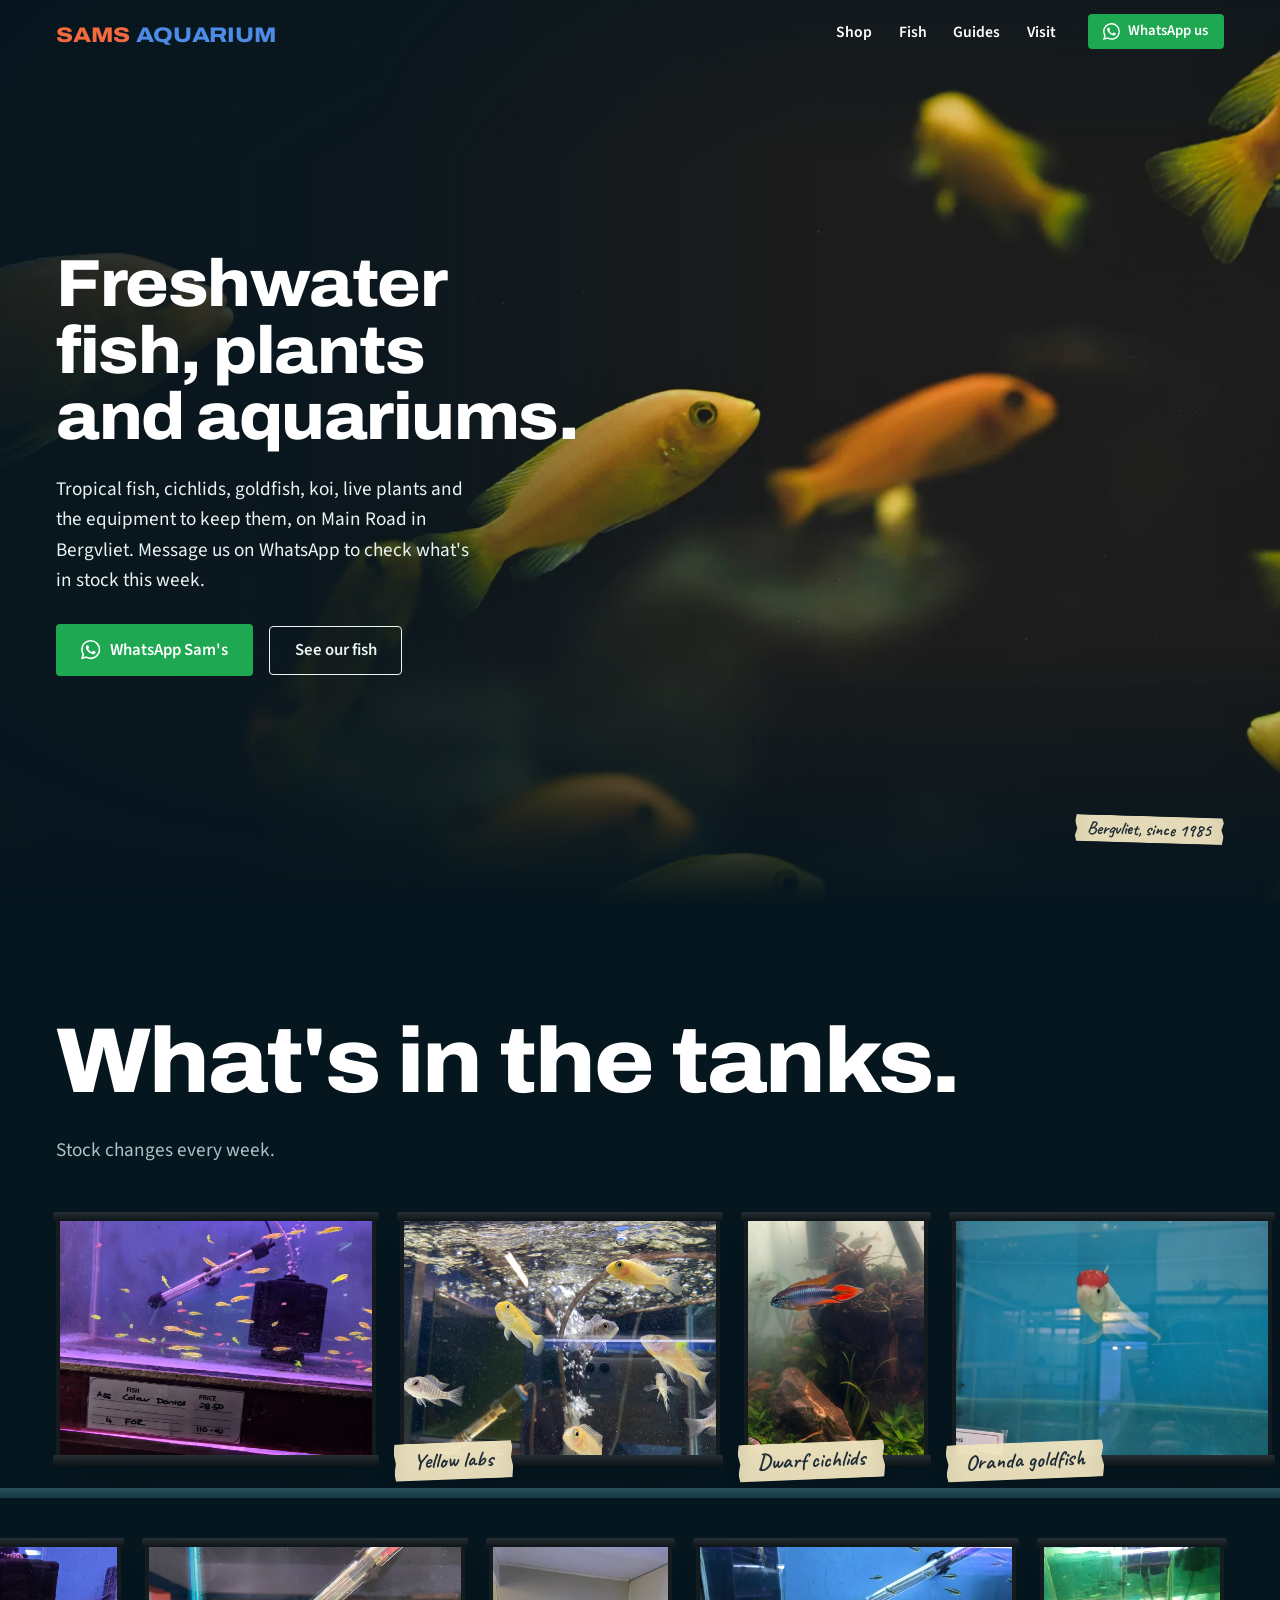
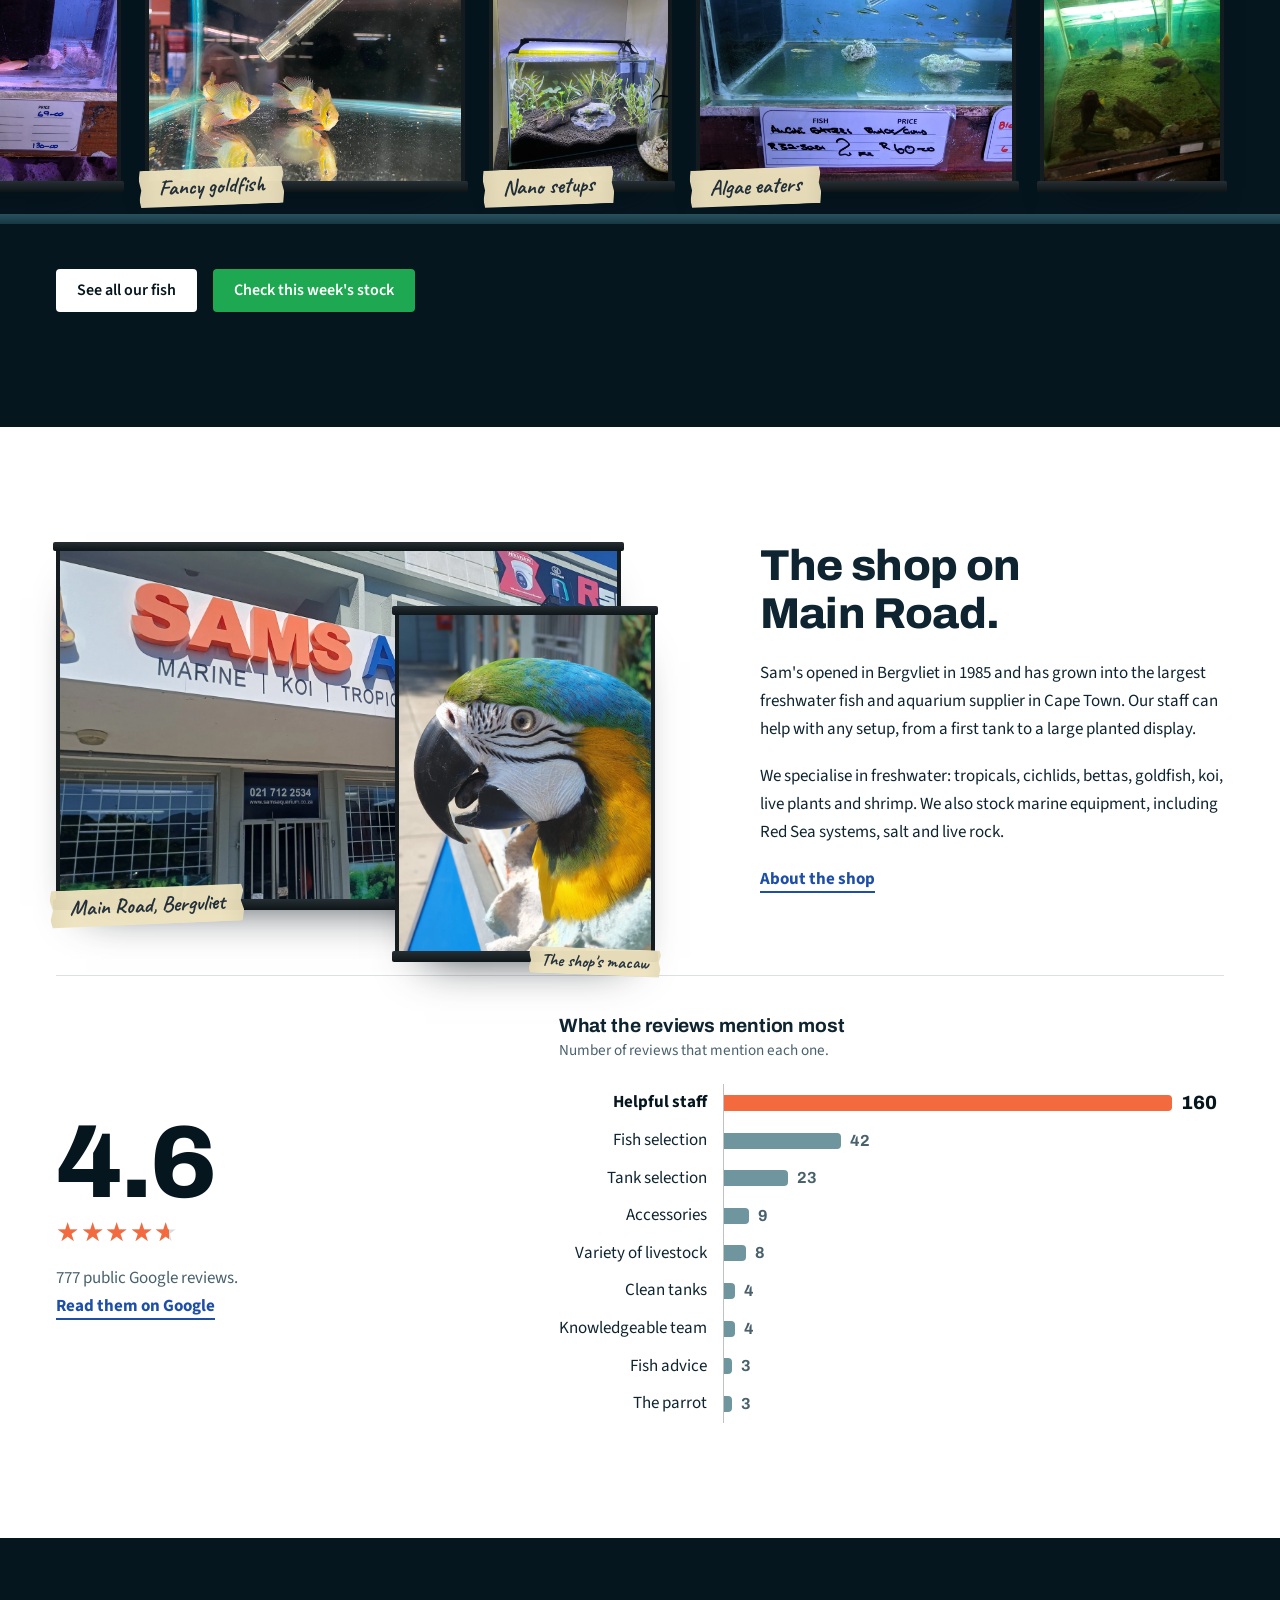
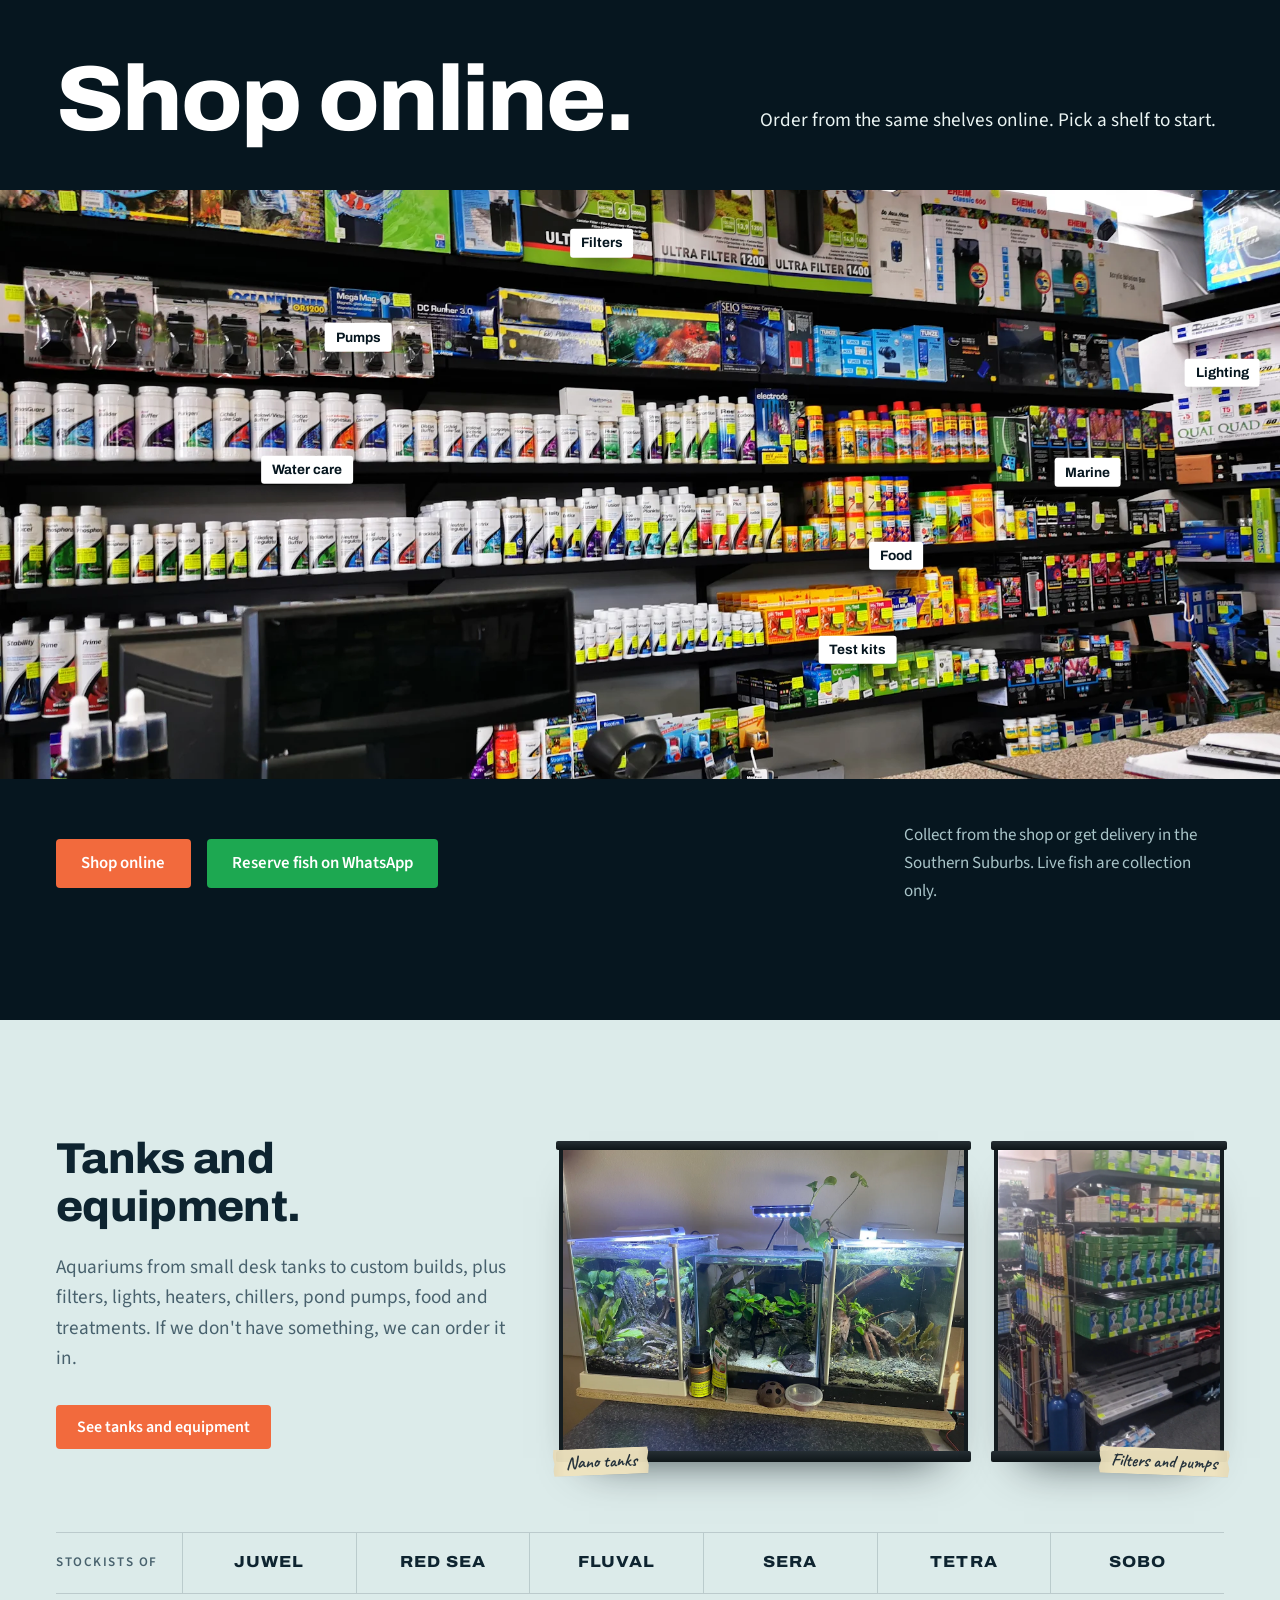
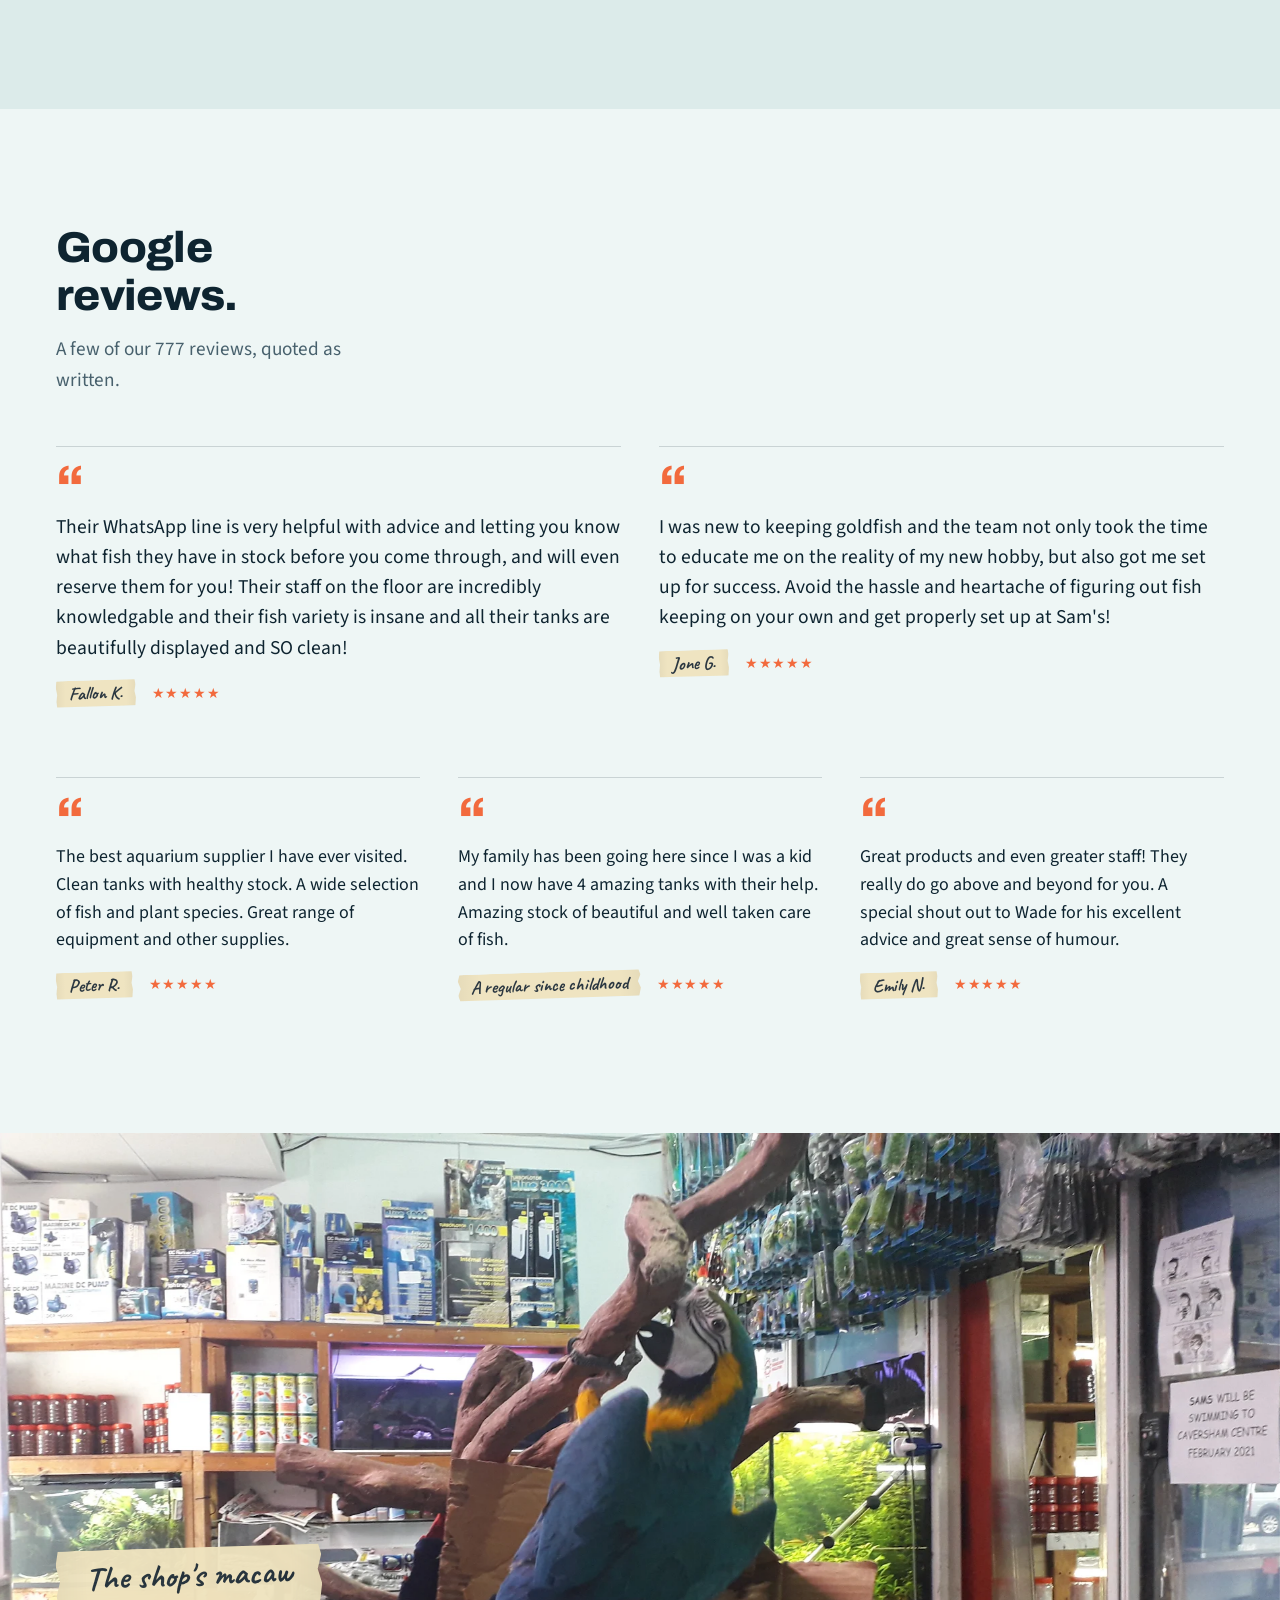
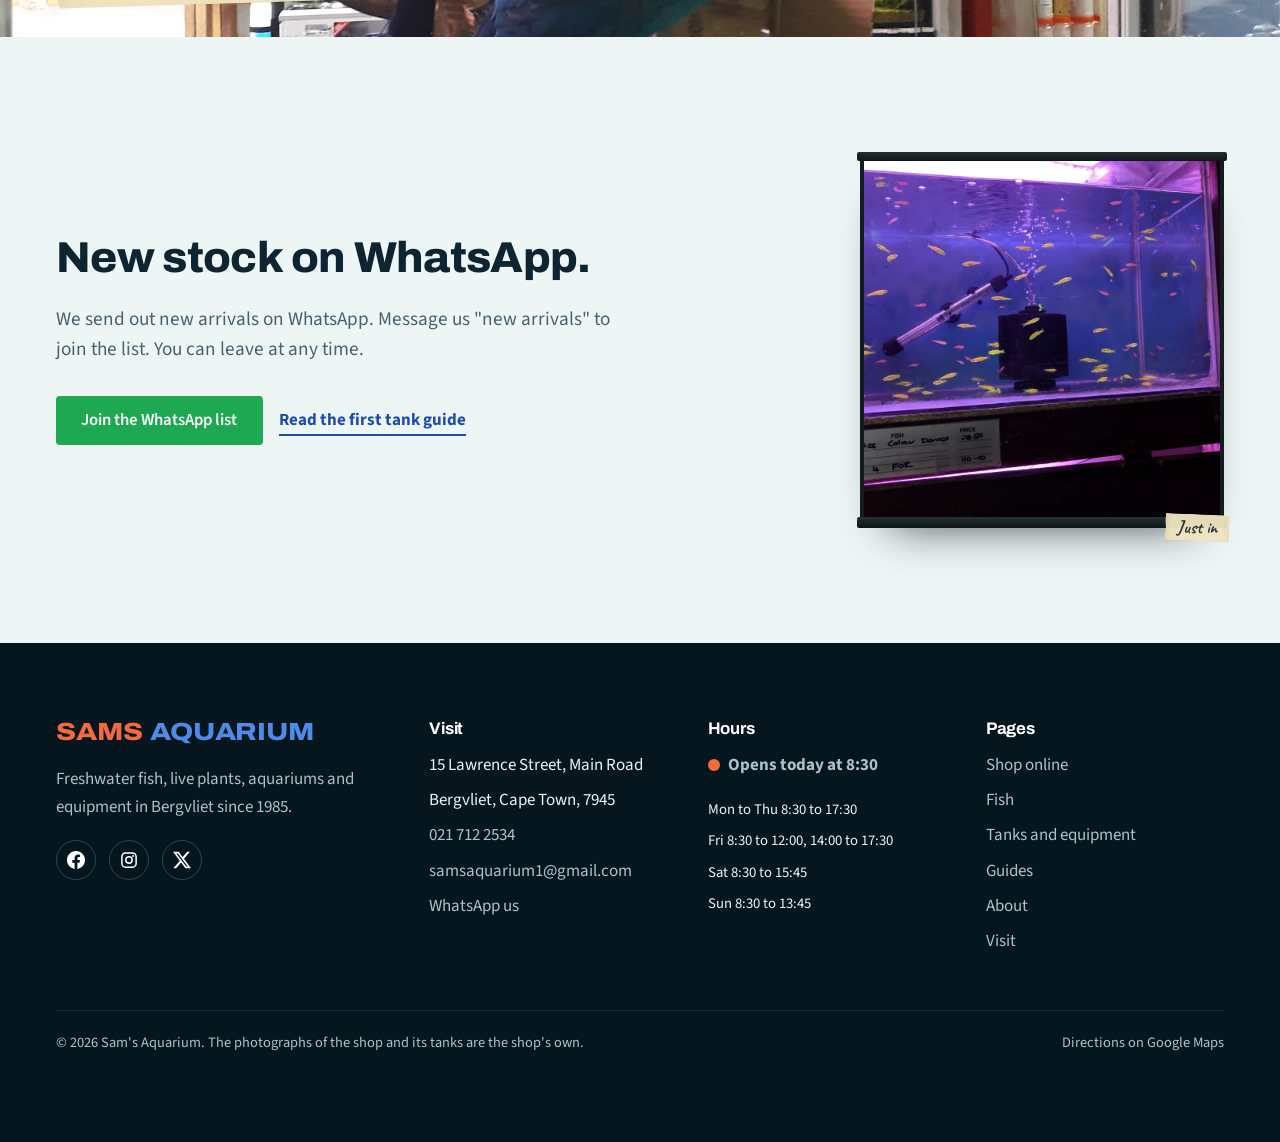
==== commit 0680c6ff: "Add link preview cards for every page Each page now has a 1200x630 JPEG preview card (the wordmark i" ====
--- a/index.html
+++ b/index.html
@@ -10,10 +10,17 @@
 <meta property="og:type" content="website">
 <meta property="og:title" content="Sam's Aquarium, Bergvliet. Freshwater fish, plants and aquariums since 1985.">
 <meta property="og:description" content="Freshwater fish, live plants, aquariums and equipment on Main Road, Bergvliet. Message us on WhatsApp for this week's stock.">
-<meta property="og:image" content="https://samsaquarium.co.za/assets/img/hero.webp">
+<meta property="og:image" content="https://skyeh01.github.io/sams-aquarium/assets/img/share/index.jpg">
+<meta property="og:image:width" content="1200">
+<meta property="og:image:height" content="630">
+<meta property="og:image:alt" content="Sam's Aquarium. Freshwater fish, plants and aquariums.">
+<meta property="og:url" content="https://skyeh01.github.io/sams-aquarium/">
+<meta property="og:site_name" content="Sam's Aquarium">
+<meta name="twitter:card" content="summary_large_image">
 <meta property="og:locale" content="en_ZA">
 <meta name="theme-color" content="#06161f">
 <link rel="icon" href="data:image/svg+xml,%3Csvg xmlns='http://www.w3.org/2000/svg' viewBox='0 0 40 40'%3E%3Ccircle cx='20' cy='20' r='20' fill='%230b2a38'/%3E%3Cpath d='M6 20C10 13 17 10 23 11c4 1 7 4 9 7l5-5v14l-5-5c-2 3-5 6-9 7C17 30 10 27 6 20z' fill='%23f26a3d'/%3E%3Ccircle cx='12' cy='18' r='1.8' fill='%2306161f'/%3E%3C/svg%3E">
+<link rel="apple-touch-icon" href="assets/img/share/apple-touch-icon.png">
 <link rel="preconnect" href="https://fonts.googleapis.com">
 <link rel="preconnect" href="https://fonts.gstatic.com" crossorigin>
 <link href="https://fonts.googleapis.com/css2?family=Archivo:wdth,wght@94..112,600..800&family=Source+Sans+3:ital,wght@0,400..700;1,400..700&family=Caveat:wght@500..700&display=swap" rel="stylesheet">
